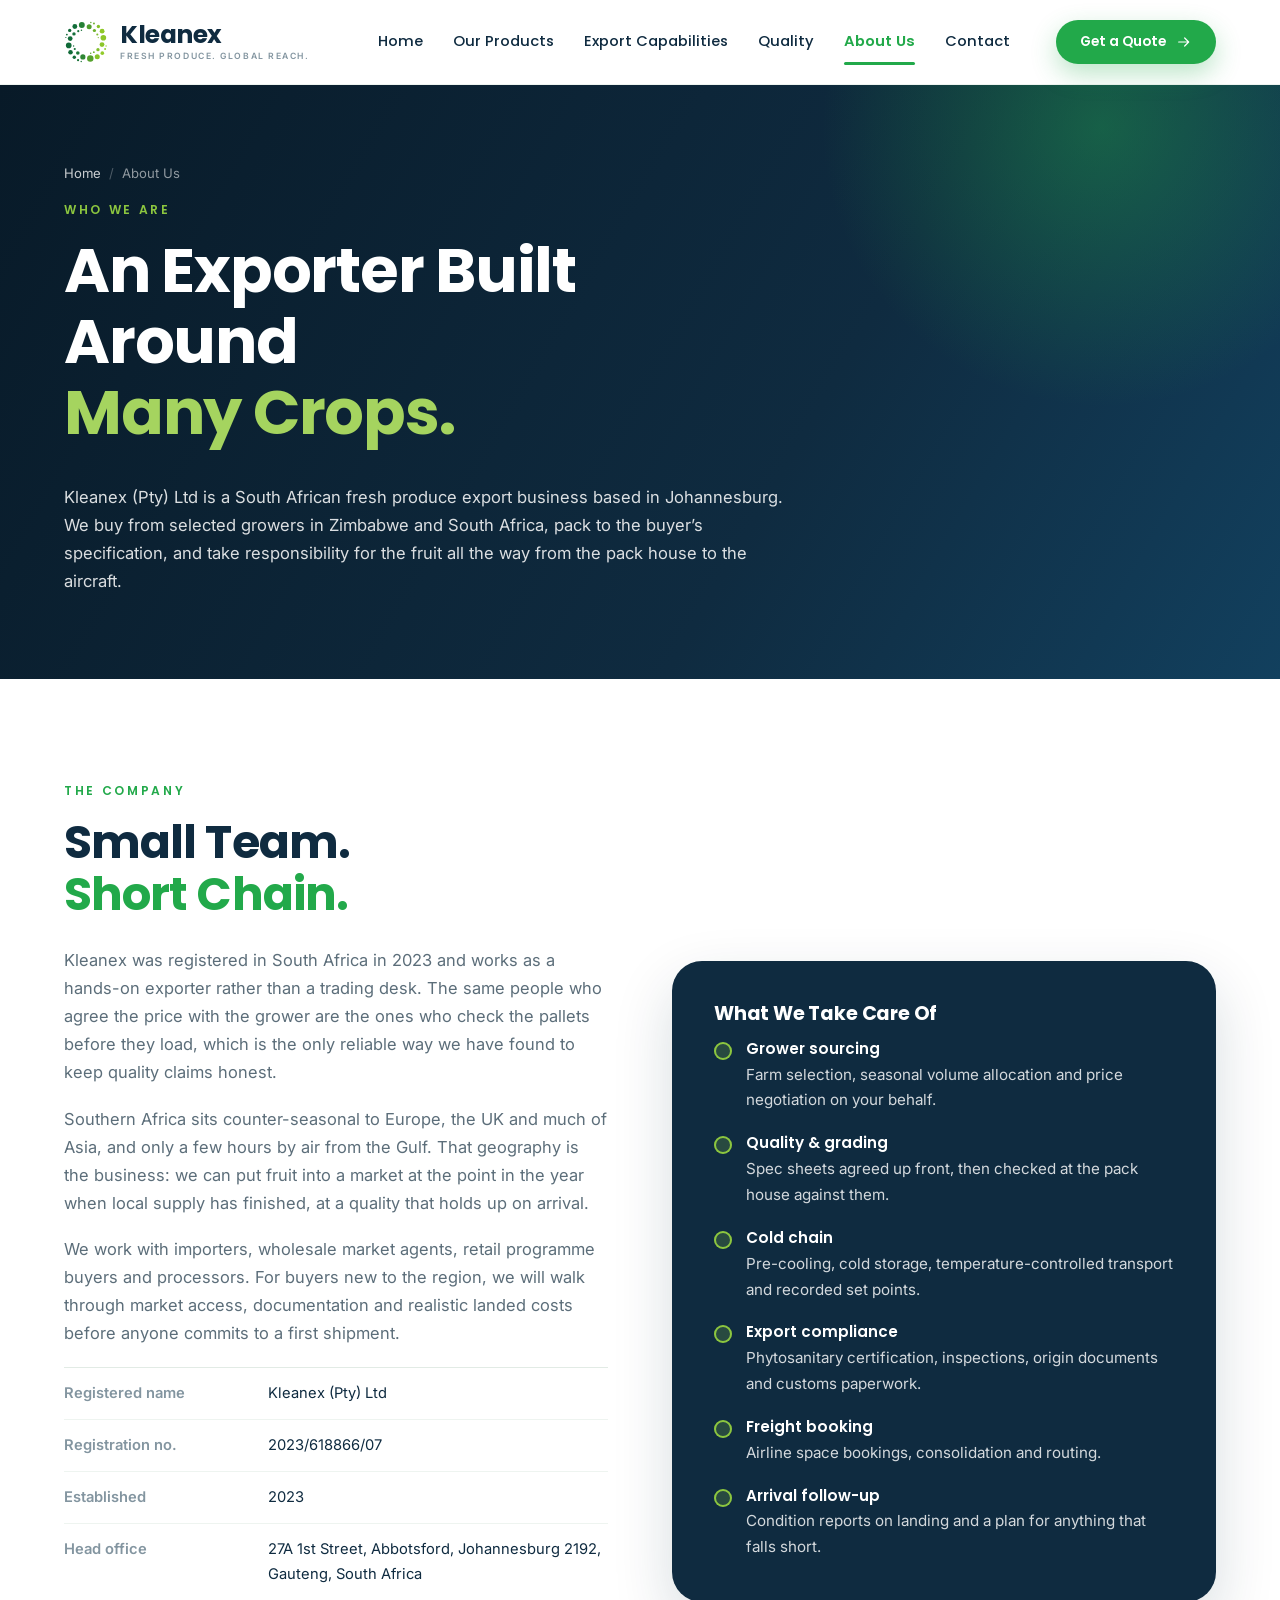
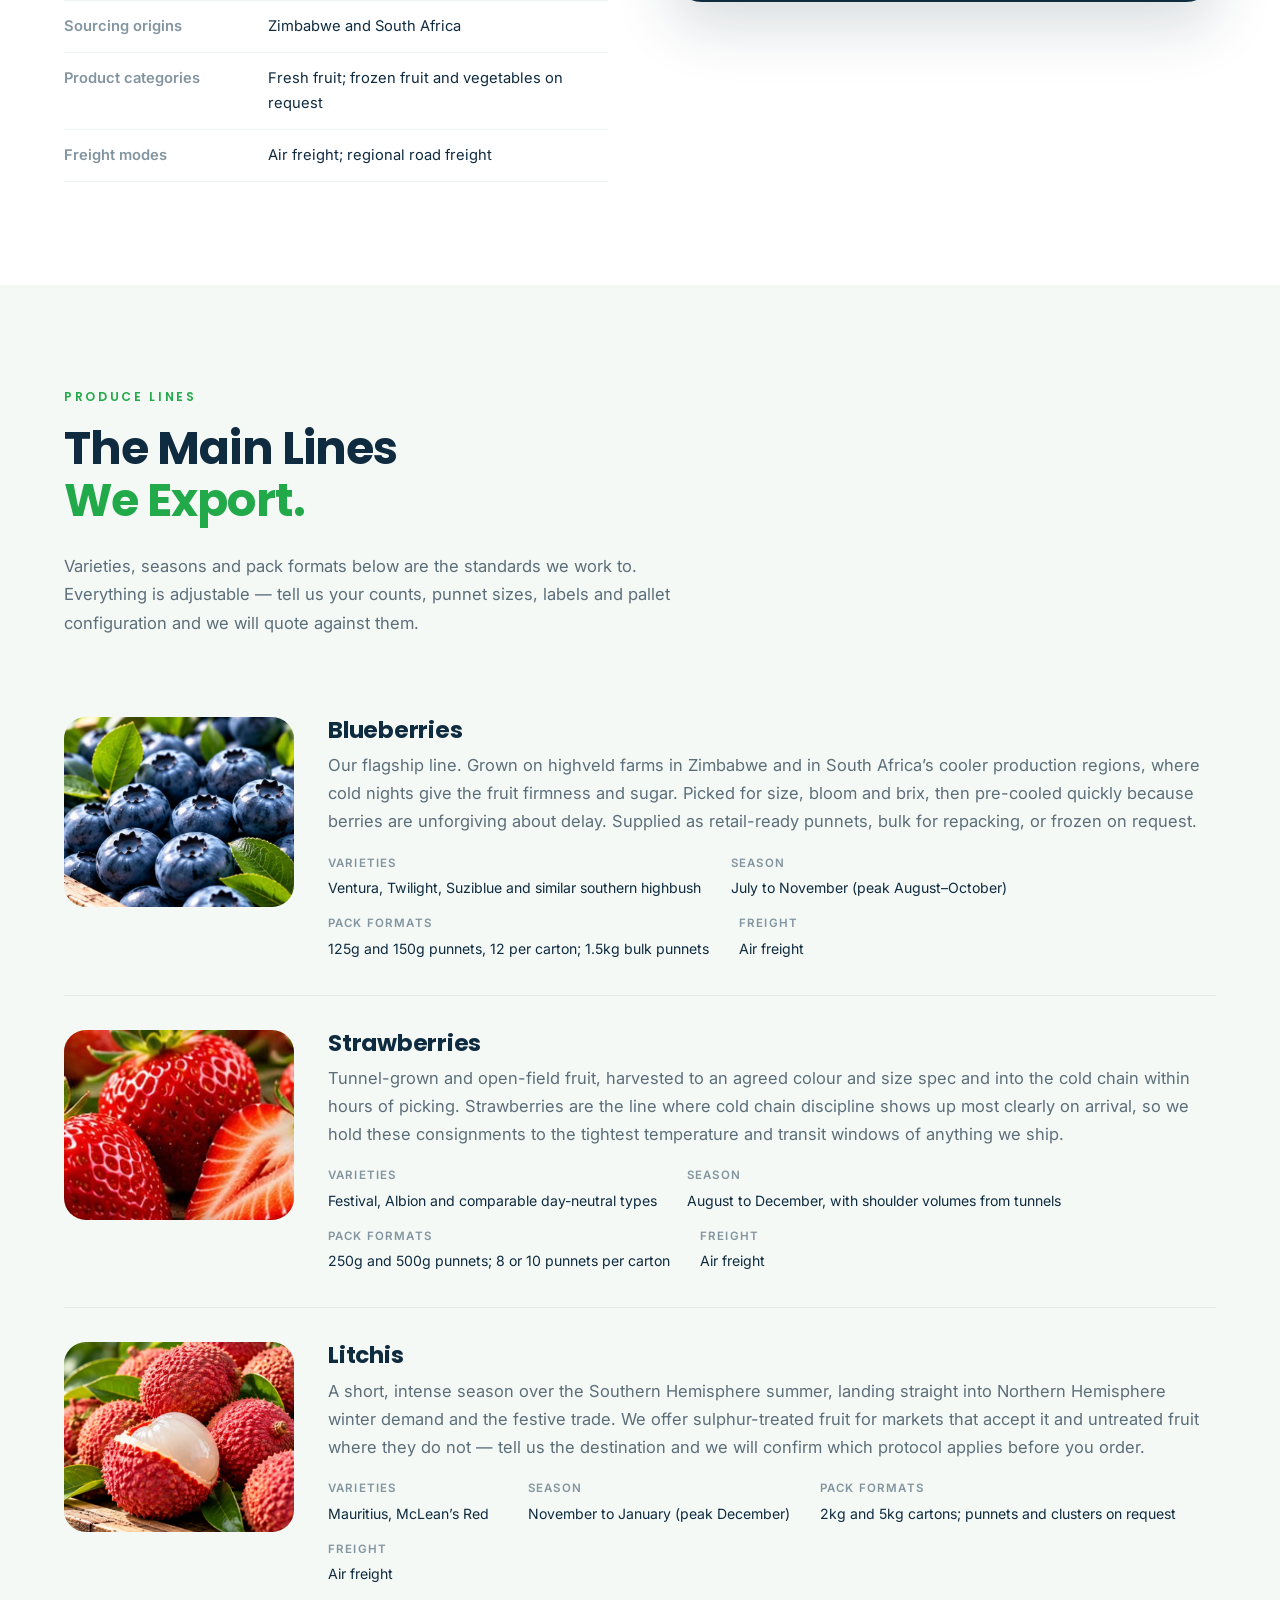
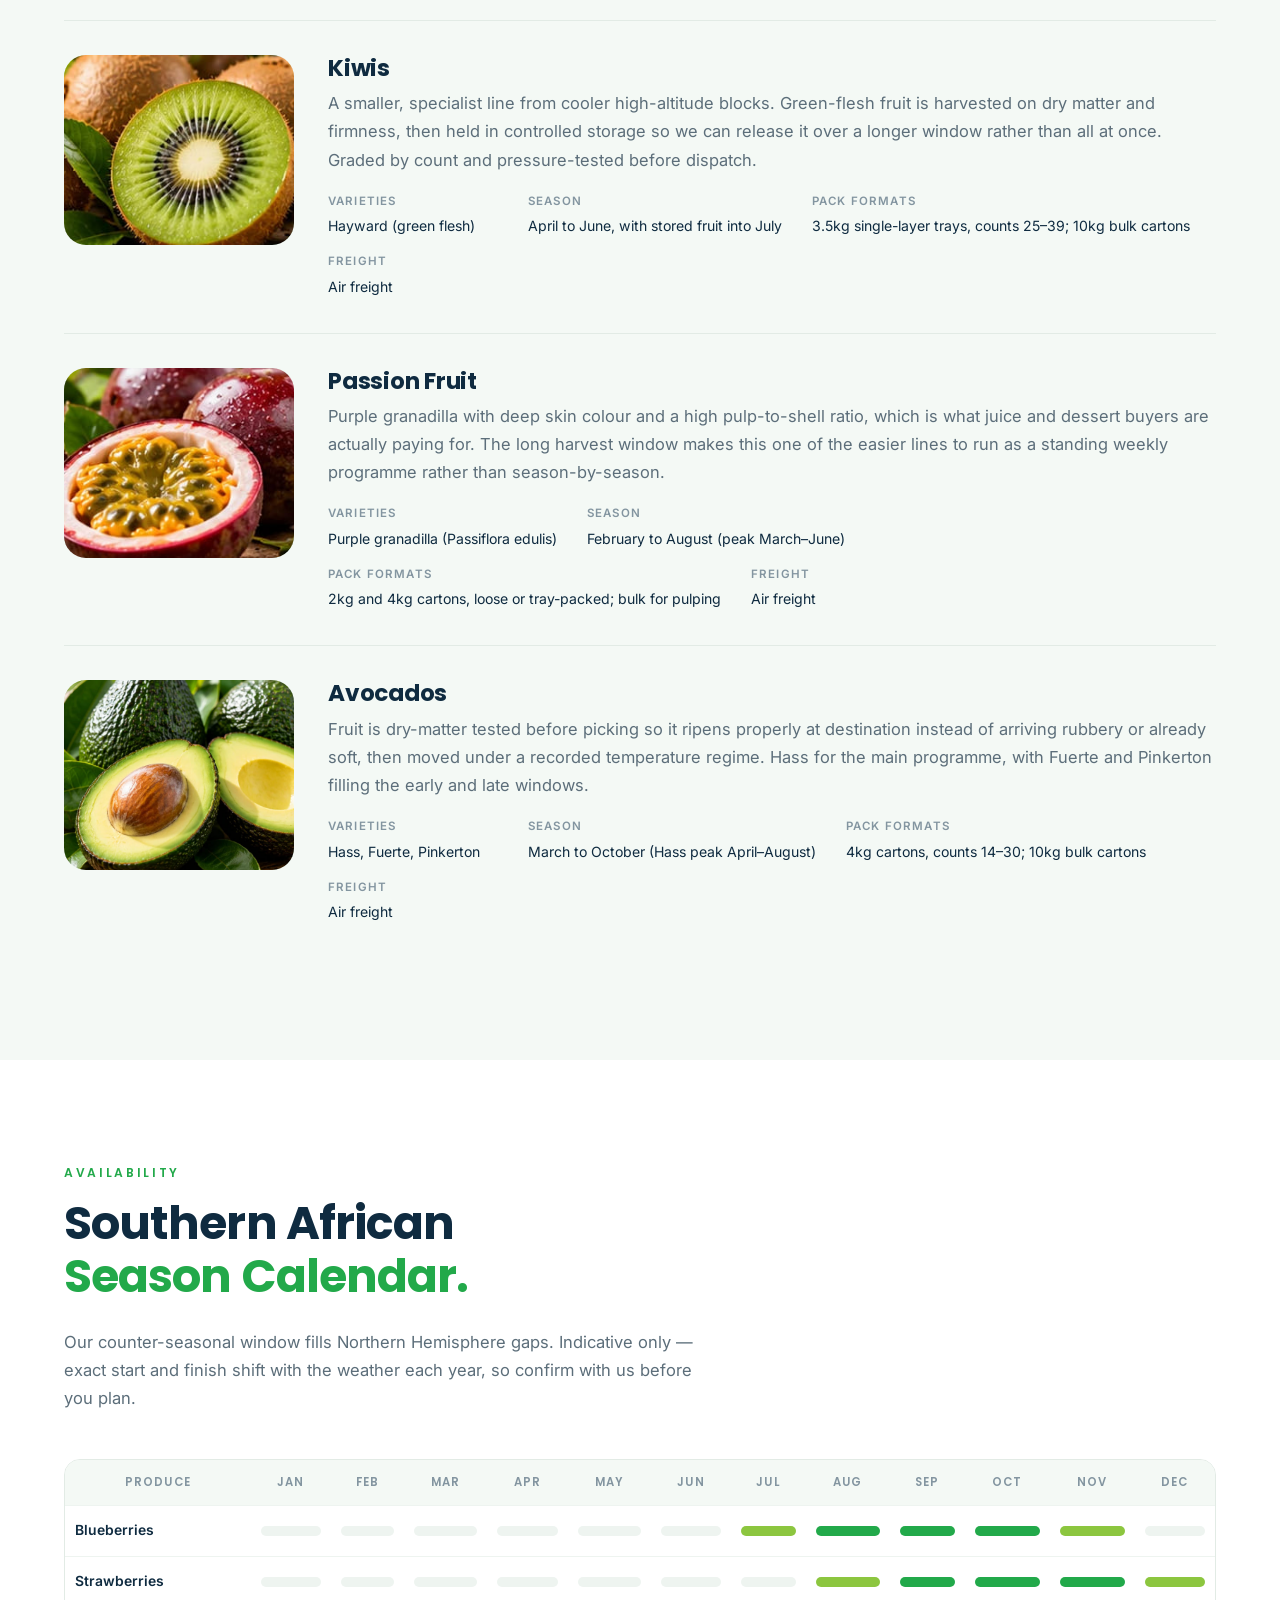
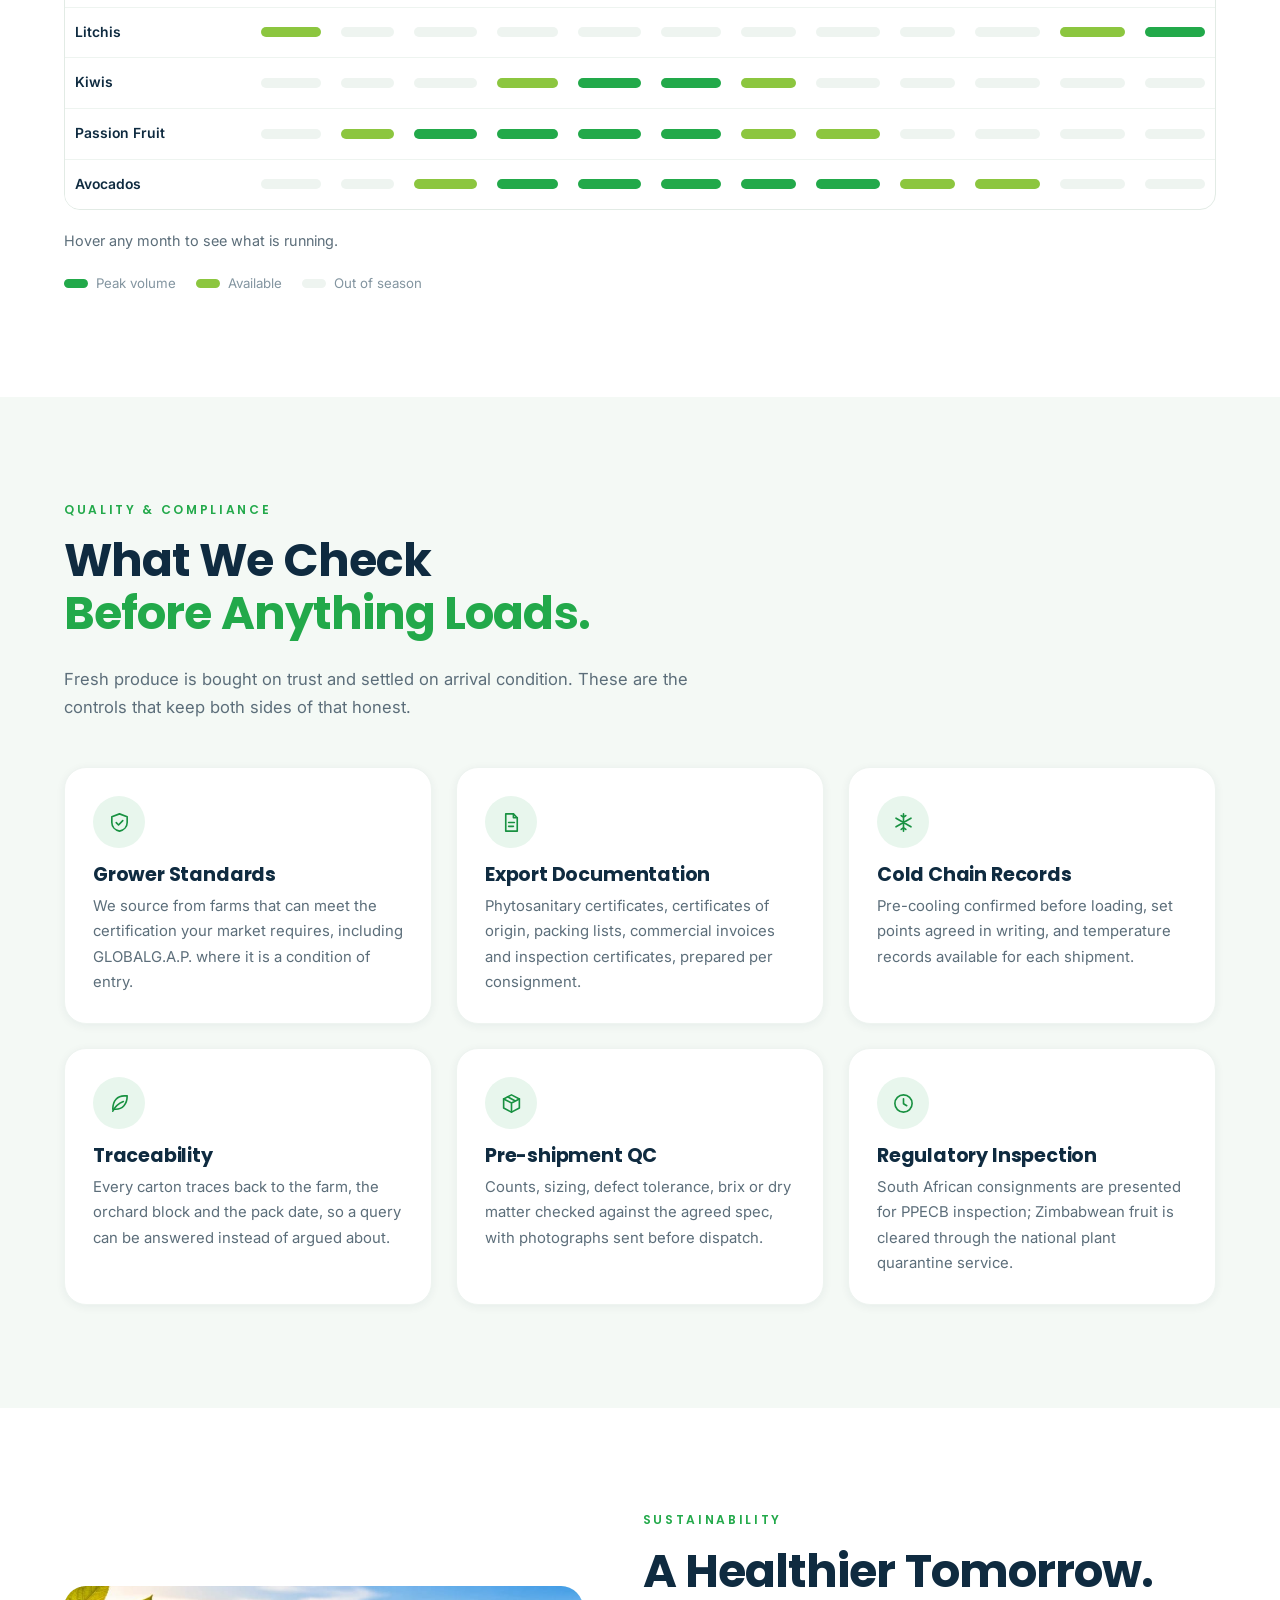
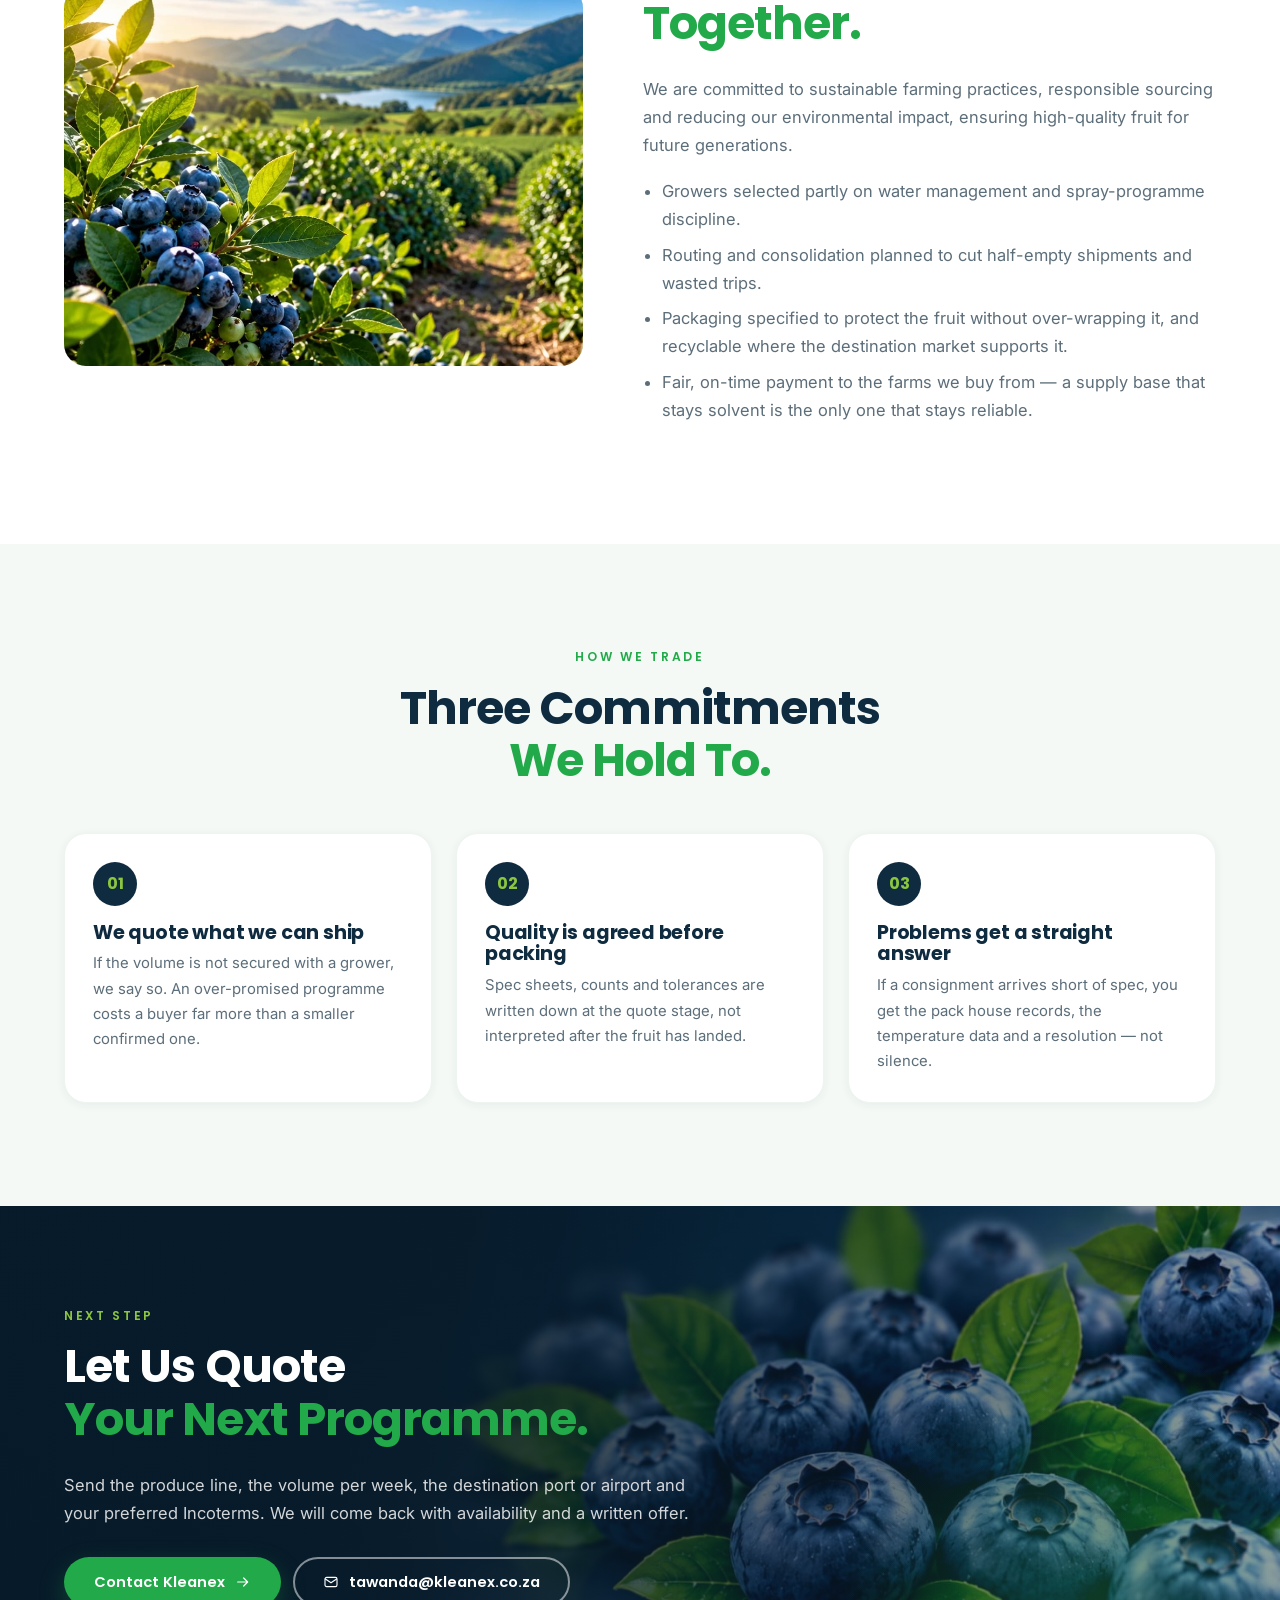
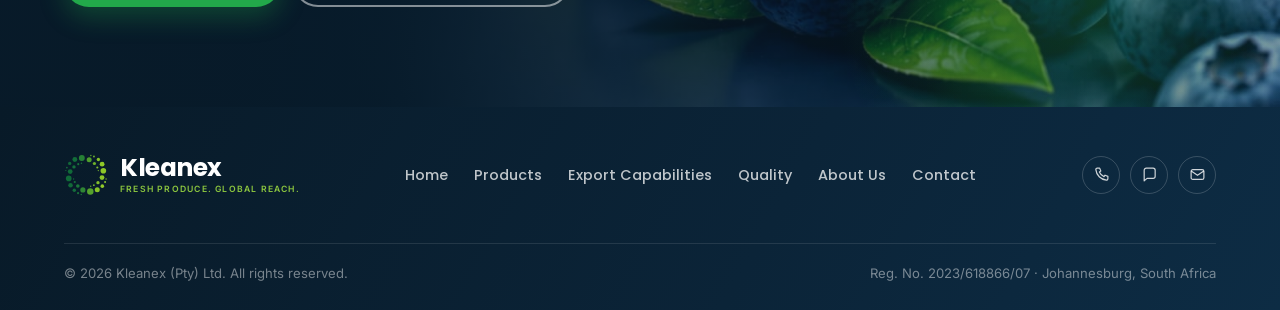
==== about.html @ b2055095 "World map behind Export Capabilities, interactive season bars - The Export Capabilities band now sit" ====
<!DOCTYPE html>
<html lang="en">
<head>
<meta charset="UTF-8" />
<meta name="viewport" content="width=device-width, initial-scale=1.0" />
<title>About Us | Kleanex &mdash; Fresh Produce Exporter, Zimbabwe &amp; South Africa</title>
<meta name="description" content="Kleanex (Pty) Ltd is a Johannesburg-based exporter of blueberries, strawberries, litchis, kiwis, passion fruit and avocados grown in Zimbabwe and South Africa. Varieties, seasons, pack formats and export compliance." />
<meta name="keywords" content="about Kleanex, fresh produce exporter South Africa, Zimbabwe fruit export company, blueberry varieties export, litchi pack formats, avocado counts export, phytosanitary PPECB" />
<link rel="canonical" href="https://www.kleanex.co.za/about.html" />
<meta name="robots" content="index, follow" />
<meta property="og:type" content="website" />
<meta property="og:site_name" content="Kleanex" />
<meta property="og:title" content="About Kleanex | Fresh Produce. Global Reach." />
<meta property="og:description" content="Who we are and the produce lines we export from Zimbabwe and South Africa." />
<meta property="og:url" content="https://www.kleanex.co.za/about.html" />
<meta name="theme-color" content="#22a94a" />
<link rel="preconnect" href="https://fonts.googleapis.com" />
<link rel="preconnect" href="https://fonts.gstatic.com" crossorigin />
<link href="https://fonts.googleapis.com/css2?family=Poppins:wght@400;500;600;700&family=Inter:wght@400;500;600&display=swap" rel="stylesheet" />
<link rel="stylesheet" href="css/styles.css" />
<link rel="icon" href="assets/favicon.svg" type="image/svg+xml" />
</head>
<body>
<a class="skip" href="#main">Skip to content</a>

<!-- ============================ shared sprite ============================ -->
<svg aria-hidden="true" focusable="false" style="position:absolute;width:0;height:0;overflow:hidden">
  <symbol id="logo-mark" viewBox="-3 -3 106 106">
    <circle cx="61.68" cy="3.17" r="1.74" fill="#5ea732" />
    <circle cx="69.17" cy="5.4" r="2.3" fill="#6db02d" />
    <circle cx="39.94" cy="8.95" r="7.11" fill="#268035" />
    <circle cx="23.13" cy="12.68" r="5.85" fill="#126d39" />
    <circle cx="79.79" cy="12.7" r="4" fill="#85c129" />
    <circle cx="57.64" cy="13.13" r="6.03" fill="#509d2d" />
    <circle cx="39.06" cy="21.53" r="1.81" fill="#1b7239" />
    <circle cx="10.73" cy="22.09" r="4.06" fill="#116838" />
    <circle cx="70.26" cy="22.33" r="3.87" fill="#6db12b" />
    <circle cx="88.81" cy="23.86" r="5.78" fill="#8fc828" />
    <circle cx="31.34" cy="23.87" r="2.6" fill="#19723c" />
    <circle cx="21.03" cy="30.47" r="4.08" fill="#14703b" />
    <circle cx="77.25" cy="31.83" r="2.57" fill="#80be2c" />
    <circle cx="3.89" cy="32.15" r="2.19" fill="#156b3a" />
    <circle cx="1.48" cy="39.15" r="1.48" fill="#17683b" />
    <circle cx="79.55" cy="39.2" r="1.53" fill="#80bf32" />
    <circle cx="91.82" cy="39.83" r="6.81" fill="#8dc628" />
    <circle cx="11.88" cy="41.65" r="5.78" fill="#106a38" />
    <circle cx="88.6" cy="56.31" r="5.82" fill="#8cc629" />
    <circle cx="8.41" cy="58.25" r="6.79" fill="#106a38" />
    <circle cx="98.4" cy="59.55" r="1.6" fill="#93cb32" />
    <circle cx="20.18" cy="59.69" r="1.65" fill="#156c3a" />
    <circle cx="95.98" cy="66.87" r="2.34" fill="#92cc2e" />
    <circle cx="22.9" cy="67.01" r="2.54" fill="#17703a" />
    <circle cx="78.84" cy="68.48" r="4" fill="#81bf2a" />
    <circle cx="68.9" cy="74.58" r="2.22" fill="#71b430" />
    <circle cx="12.73" cy="74.67" r="5.46" fill="#116a38" />
    <circle cx="30.3" cy="76.58" r="4.32" fill="#1b7739" />
    <circle cx="61.33" cy="76.88" r="1.78" fill="#5da633" />
    <circle cx="89.33" cy="76.91" r="4.36" fill="#92cb2a" />
    <circle cx="77.11" cy="85.51" r="6.02" fill="#87c328" />
    <circle cx="42.43" cy="85.95" r="6.24" fill="#2f8634" />
    <circle cx="21.83" cy="86.69" r="4.09" fill="#136c3a" />
    <circle cx="60.32" cy="89.58" r="7.77" fill="#56a22d" />
    <circle cx="30.85" cy="93.85" r="2.61" fill="#187138" />
    <circle cx="38.49" cy="96.82" r="1.75" fill="#1f773a" />
  </symbol>

  <symbol id="f-blueberry" viewBox="0 0 64 64">
    <circle cx="20" cy="42" r="13" fill="#3d5296" /><circle cx="45" cy="44" r="11" fill="#33457f" />
    <circle cx="33" cy="26" r="15" fill="#4f64ae" /><circle cx="27" cy="19" r="3.4" fill="#93a3dd" opacity=".55" />
    <g stroke="#26336b" stroke-width="2.4" stroke-linecap="round">
      <path d="M33 26v-6M33 26l5.7-1.9M33 26l3.5 4.8M33 26l-3.5 4.8M33 26l-5.7-1.9" />
    </g>
    <circle cx="33" cy="26" r="2.8" fill="#26336b" />
  </symbol>
  <symbol id="f-strawberry" viewBox="0 0 64 64">
    <path d="M32 57C19 50 13 39 13 30c0-6 8-10 19-10s19 4 19 10c0 9-6 20-19 27z" fill="#d9304a" />
    <path d="M32 57c-6-3.5-10.5-8-13.5-12.8 3.5 1.6 8 2.4 13.5 2.4s10-.8 13.5-2.4C42.5 49 38 53.5 32 57z" fill="#b61f38" />
    <g fill="#ffd978">
      <ellipse cx="24" cy="30" rx="1.7" ry="2.4" /><ellipse cx="32" cy="27" rx="1.7" ry="2.4" />
      <ellipse cx="40" cy="30" rx="1.7" ry="2.4" /><ellipse cx="28" cy="38" rx="1.7" ry="2.4" />
      <ellipse cx="36" cy="38" rx="1.7" ry="2.4" /><ellipse cx="32" cy="46" rx="1.7" ry="2.4" />
    </g>
    <path d="M32 21c-6 0-10-2-13-5 4-1 8 0 11 2-1-3-1-6 2-9 3 3 3 6 2 9 3-2 7-3 11-2-3 3-7 5-13 5z" fill="#2f8f4f" />
    <path d="M32 19.5V8" stroke="#2f8f4f" stroke-width="2.6" stroke-linecap="round" />
  </symbol>
  <symbol id="f-litchi" viewBox="0 0 64 64">
    <circle cx="32" cy="37" r="20" fill="#c23a2f" />
    <g fill="#a92c23" opacity=".85">
      <circle cx="22" cy="28" r="3.1" /><circle cx="32" cy="24" r="3.1" /><circle cx="42" cy="29" r="3.1" />
      <circle cx="46" cy="39" r="3.1" /><circle cx="40" cy="48" r="3.1" /><circle cx="30" cy="52" r="3.1" />
      <circle cx="20" cy="46" r="3.1" /><circle cx="17" cy="36" r="3.1" /><circle cx="31" cy="38" r="3.1" />
      <circle cx="39" cy="34" r="3.1" /><circle cx="25" cy="38" r="3.1" /><circle cx="34" cy="45" r="3.1" />
    </g>
    <circle cx="25" cy="30" r="3.6" fill="#e0695c" opacity=".55" />
    <path d="M32 18V9" stroke="#6b4a1f" stroke-width="2.6" stroke-linecap="round" />
    <path d="M33 11c4-4 9-4 12-3-1 4-4 7-9 7-2 0-3-2-3-4z" fill="#3f8a4b" />
  </symbol>
  <symbol id="f-kiwi" viewBox="0 0 64 64">
    <circle cx="32" cy="32" r="24" fill="#8a6b45" /><circle cx="32" cy="32" r="21" fill="#9bbf46" />
    <circle cx="32" cy="32" r="19" fill="#a8cc52" />
    <g fill="#2f3b16">
      <ellipse cx="32" cy="19" rx="1.5" ry="2.2" /><ellipse cx="41" cy="23" rx="1.5" ry="2.2" transform="rotate(35 41 23)" />
      <ellipse cx="45" cy="32" rx="2.2" ry="1.5" /><ellipse cx="41" cy="41" rx="1.5" ry="2.2" transform="rotate(-35 41 41)" />
      <ellipse cx="32" cy="45" rx="1.5" ry="2.2" /><ellipse cx="23" cy="41" rx="1.5" ry="2.2" transform="rotate(35 23 41)" />
      <ellipse cx="19" cy="32" rx="2.2" ry="1.5" /><ellipse cx="23" cy="23" rx="1.5" ry="2.2" transform="rotate(-35 23 23)" />
    </g>
    <circle cx="32" cy="32" r="7" fill="#f3f6e4" />
  </symbol>
  <symbol id="f-passion" viewBox="0 0 64 64">
    <circle cx="32" cy="32" r="24" fill="#5b3360" /><circle cx="32" cy="32" r="20" fill="#f4e7cd" />
    <circle cx="32" cy="32" r="16" fill="#e3a02a" />
    <g fill="#3d2a10">
      <ellipse cx="32" cy="24" rx="2" ry="2.8" /><ellipse cx="39" cy="28" rx="2" ry="2.8" />
      <ellipse cx="40" cy="36" rx="2" ry="2.8" /><ellipse cx="33" cy="40" rx="2" ry="2.8" />
      <ellipse cx="25" cy="37" rx="2" ry="2.8" /><ellipse cx="24" cy="28" rx="2" ry="2.8" />
      <ellipse cx="32" cy="32" rx="2" ry="2.8" />
    </g>
    <circle cx="24" cy="22" r="3.4" fill="#f6d98f" opacity=".5" />
  </symbol>
  <symbol id="f-avocado" viewBox="0 0 64 64">
    <path d="M32 7c9 0 15 8 15 18 0 13-7 32-15 32S17 38 17 25C17 15 23 7 32 7z" fill="#3f6b2b" />
    <path d="M32 12c6.5 0 10.5 6 10.5 13.5 0 11-5 26.5-10.5 26.5S21.5 36.5 21.5 25.5C21.5 18 25.5 12 32 12z" fill="#dfe9a0" />
    <ellipse cx="32" cy="36" rx="8.5" ry="9.5" fill="#8a5a2b" />
    <ellipse cx="29.5" cy="32.5" rx="2.6" ry="3" fill="#a9733c" opacity=".7" />
  </symbol>

  <symbol id="i-award" viewBox="0 0 24 24" fill="none" stroke="currentColor" stroke-width="1.7" stroke-linecap="round" stroke-linejoin="round"><circle cx="12" cy="9" r="6" /><path d="M8.5 14.3 7 21.2l5-2.7 5 2.7-1.5-6.9" /></symbol>
  <symbol id="i-globe" viewBox="0 0 24 24" fill="none" stroke="currentColor" stroke-width="1.7" stroke-linecap="round" stroke-linejoin="round"><circle cx="12" cy="12" r="9" /><path d="M3 12h18M12 3c3 3.4 3 14.6 0 18M12 3c-3 3.4-3 14.6 0 18" /></symbol>
  <symbol id="i-plane" viewBox="0 0 24 24" fill="none" stroke="currentColor" stroke-width="1.7" stroke-linecap="round" stroke-linejoin="round"><path d="M21.5 15.5 2.5 9.8l2.2-2.2 5.8 1.4 4.6-4.6a2 2 0 0 1 2.9 2.9l-4.6 4.6 1.4 5.8z" /><path d="M8.5 18.5 7 21l-1.5-2.5L3 17l2.5-1.5" /></symbol>
  <symbol id="i-ship" viewBox="0 0 24 24" fill="none" stroke="currentColor" stroke-width="1.7" stroke-linecap="round" stroke-linejoin="round"><path d="M3.5 13.5 5 8.5h14l1.5 5" /><path d="M12 8.5V4.5M8.5 4.5h7" /><path d="M2.5 16.5c1.7 0 1.7 1.5 3.4 1.5s1.7-1.5 3.4-1.5 1.7 1.5 3.4 1.5 1.7-1.5 3.4-1.5 1.7 1.5 3.4 1.5" /></symbol>
  <symbol id="i-package" viewBox="0 0 24 24" fill="none" stroke="currentColor" stroke-width="1.7" stroke-linecap="round" stroke-linejoin="round"><path d="M12 3 3.8 7.2v9.6L12 21l8.2-4.2V7.2z" /><path d="M3.8 7.2 12 11.4l8.2-4.2M12 11.4V21M7.9 5 16 9.3" /></symbol>
  <symbol id="i-shield" viewBox="0 0 24 24" fill="none" stroke="currentColor" stroke-width="1.7" stroke-linecap="round" stroke-linejoin="round"><path d="M12 3l8 3v6c0 4.4-3.3 8-8 9-4.7-1-8-4.6-8-9V6z" /><path d="m8.6 12.2 2.4 2.4 4.4-4.6" /></symbol>
  <symbol id="i-leaf" viewBox="0 0 24 24" fill="none" stroke="currentColor" stroke-width="1.7" stroke-linecap="round" stroke-linejoin="round"><path d="M20 4c0 9-5 14-12 14H5c0-9 5-14 12-14z" /><path d="M5 20c2.5-5 6-8 11-10" /></symbol>
  <symbol id="i-clipboard" viewBox="0 0 24 24" fill="none" stroke="currentColor" stroke-width="1.7" stroke-linecap="round" stroke-linejoin="round"><path d="M9 4.5H7a2 2 0 0 0-2 2V19a2 2 0 0 0 2 2h10a2 2 0 0 0 2-2V6.5a2 2 0 0 0-2-2h-2" /><rect x="9" y="2.5" width="6" height="4" rx="1.3" /><path d="m8.8 13.2 2.2 2.2 4.2-4.4" /></symbol>
  <symbol id="i-snow" viewBox="0 0 24 24" fill="none" stroke="currentColor" stroke-width="1.7" stroke-linecap="round" stroke-linejoin="round"><path d="M12 3v18M4.2 7.5l15.6 9M19.8 7.5l-15.6 9M12 6.6 9.6 4.8M12 6.6l2.4-1.8M12 17.4l-2.4 1.8M12 17.4l2.4 1.8" /></symbol>
  <symbol id="i-doc" viewBox="0 0 24 24" fill="none" stroke="currentColor" stroke-width="1.7" stroke-linecap="round" stroke-linejoin="round"><path d="M6 3h8l4 4v14H6z" /><path d="M14 3v4h4M9 12h6M9 16h5" /></symbol>
  <symbol id="i-clock" viewBox="0 0 24 24" fill="none" stroke="currentColor" stroke-width="1.7" stroke-linecap="round" stroke-linejoin="round"><circle cx="12" cy="12" r="9" /><path d="M12 7v5.3l3.4 2" /></symbol>
  <symbol id="i-phone" viewBox="0 0 24 24" fill="none" stroke="currentColor" stroke-width="1.7" stroke-linecap="round" stroke-linejoin="round"><path d="M6.4 3h3L11 7l-2 1.5a12.3 12.3 0 0 0 6.5 6.5L17 13l4 1.6V18a2 2 0 0 1-2.2 2A16.6 16.6 0 0 1 4 5.2 2 2 0 0 1 6.4 3z" /></symbol>
  <symbol id="i-mail" viewBox="0 0 24 24" fill="none" stroke="currentColor" stroke-width="1.7" stroke-linecap="round" stroke-linejoin="round"><rect x="3" y="5" width="18" height="14" rx="2.5" /><path d="M3.6 7.5 12 13.2l8.4-5.7" /></symbol>
  <symbol id="i-chat" viewBox="0 0 24 24" fill="none" stroke="currentColor" stroke-width="1.7" stroke-linecap="round" stroke-linejoin="round"><path d="M20 14.5a3 3 0 0 1-3 3H8.5L4.5 21V6a3 3 0 0 1 3-3h9.5a3 3 0 0 1 3 3z" /></symbol>
  <symbol id="i-arrow" viewBox="0 0 24 24" fill="none" stroke="currentColor" stroke-width="1.8" stroke-linecap="round" stroke-linejoin="round"><path d="M4 12h15M13 6l6 6-6 6" /></symbol>
  <symbol id="i-menu" viewBox="0 0 24 24" fill="none" stroke="currentColor" stroke-width="1.8" stroke-linecap="round" stroke-linejoin="round"><path d="M4 7h16M4 12h16M4 17h16" /></symbol>
</svg>

<!-- ============================ header ============================ -->
<header class="site-header">
  <div class="wrap">
    <a class="brand" href="index.html" aria-label="Kleanex home">
      <svg class="brand-mark"><use href="#logo-mark" /></svg>
      <span class="brand-text">
        <span class="brand-name">Kleanex</span>
        <span class="brand-sub">Fresh Produce. Global Reach.</span>
      </span>
    </a>

    <button class="nav-toggle" type="button" aria-expanded="false" aria-controls="primary-nav" aria-label="Open menu">
      <svg><use href="#i-menu" /></svg>
    </button>

    <nav class="nav" id="primary-nav" aria-label="Primary">
      <a href="index.html">Home</a>
      <a href="index.html#products">Our Products</a>
      <a href="index.html#export">Export Capabilities</a>
      <a href="index.html#quality">Quality</a>
      <a href="about.html" aria-current="page">About Us</a>
      <a href="contact.html">Contact</a>
    </nav>

    <a class="btn btn--green btn--sm header-cta" href="contact.html">Get a Quote <svg><use href="#i-arrow" /></svg></a>
  </div>
</header>

<main id="main">

  <!-- ============================ page hero ============================ -->
  <section class="page-hero on-dark">
    <div class="wrap">
      <div class="inner">
        <p class="crumbs"><a href="index.html">Home</a><span>/</span>About Us</p>
        <span class="eyebrow eyebrow--light">Who We Are</span>
        <h1><span class="tt">An Exporter Built Around</span><span class="tt" style="color:#a5d45f">Many Crops.</span></h1>
        <p class="lede">
          Kleanex (Pty) Ltd is a South African fresh produce export
          business based in Johannesburg. We buy from selected growers in Zimbabwe and South
          Africa, pack to the buyer&rsquo;s specification, and take responsibility for the fruit all
          the way from the pack house to the aircraft.
        </p>
      </div>
    </div>
  </section>

  <!-- ============================ company ============================ -->
  <section class="section">
    <div class="wrap split">
      <div>
        <span class="eyebrow">The Company</span>
        <h2><span class="tt">Small Team.</span><span class="tt tt--green">Short Chain.</span></h2>
        <p>
          Kleanex was registered in South Africa in 2023 and works as a hands-on exporter
          rather than a trading desk. The same people who agree the price with the grower are
          the ones who check the pallets before they load, which is the only reliable way we
          have found to keep quality claims honest.
        </p>
        <p>
          Southern Africa sits counter-seasonal to Europe, the UK and much of Asia, and only a
          few hours by air from the Gulf. That geography is the business: we can put fruit into
          a market at the point in the year when local supply has finished, at a quality that
          holds up on arrival.
        </p>
        <p>
          We work with importers, wholesale market agents, retail programme buyers and
          processors. For buyers new to the region, we will walk through market access,
          documentation and realistic landed costs before anyone commits to a first shipment.
        </p>

        <dl class="spec">
          <div><dt>Registered name</dt><dd>Kleanex (Pty) Ltd</dd></div>
          <div><dt>Registration no.</dt><dd>2023/618866/07</dd></div>
          <div><dt>Established</dt><dd>2023</dd></div>
          <div><dt>Head office</dt><dd>27A 1st Street, Abbotsford, Johannesburg 2192, Gauteng, South Africa</dd></div>
          <div><dt>Sourcing origins</dt><dd>Zimbabwe and South Africa</dd></div>
          <div><dt>Product categories</dt><dd>Fresh fruit; frozen fruit and vegetables on request</dd></div>
          <div><dt>Freight modes</dt><dd>Air freight; regional road freight</dd></div>
        </dl>
      </div>

      <div class="panel">
        <h3>What We Take Care Of</h3>
        <ul>
          <li><b>Grower sourcing</b> Farm selection, seasonal volume allocation and price negotiation on your behalf.</li>
          <li><b>Quality &amp; grading</b> Spec sheets agreed up front, then checked at the pack house against them.</li>
          <li><b>Cold chain</b> Pre-cooling, cold storage, temperature-controlled transport and recorded set points.</li>
          <li><b>Export compliance</b> Phytosanitary certification, inspections, origin documents and customs paperwork.</li>
          <li><b>Freight booking</b> Airline space bookings, consolidation and routing.</li>
          <li><b>Arrival follow-up</b> Condition reports on landing and a plan for anything that falls short.</li>
        </ul>
      </div>
    </div>
  </section>

  <!-- ============================ produce lines ============================ -->
  <section class="section section--mist" id="produce-lines">
    <div class="wrap">
      <div class="section-head">
        <span class="eyebrow">Produce Lines</span>
        <h2><span class="tt">The Main Lines</span><span class="tt tt--green">We Export.</span></h2>
        <p class="lede">
          Varieties, seasons and pack formats below are the standards we work to. Everything is
          adjustable &mdash; tell us your counts, punnet sizes, labels and pallet configuration and we
          will quote against them.
        </p>
      </div>

      <article class="produce-detail" id="blueberries">
        <div class="ph">
          <svg><use href="#f-blueberry" /></svg>
          <img src="assets/img/blueberries.jpg" alt="Export-grade blueberries in punnets" loading="lazy" onload="this.style.opacity=1" onerror="this.remove()" />
        </div>
        <div>
          <h3>Blueberries</h3>
          <p>
            Our flagship line. Grown on highveld farms in Zimbabwe and in South Africa&rsquo;s cooler
            production regions, where cold nights give the fruit firmness and sugar. Picked for
            size, bloom and brix, then pre-cooled quickly because berries are unforgiving about
            delay. Supplied as retail-ready punnets, bulk for repacking, or frozen on request.
          </p>
          <dl class="kv">
            <div><dt>Varieties</dt><dd>Ventura, Twilight, Suziblue and similar southern highbush</dd></div>
            <div><dt>Season</dt><dd>July to November (peak August&ndash;October)</dd></div>
            <div><dt>Pack formats</dt><dd>125g and 150g punnets, 12 per carton; 1.5kg bulk punnets</dd></div>
            <div><dt>Freight</dt><dd>Air freight</dd></div>
          </dl>
        </div>
      </article>

      <article class="produce-detail" id="strawberries">
        <div class="ph">
          <svg><use href="#f-strawberry" /></svg>
          <img src="assets/img/strawberries.jpg" alt="Export-grade strawberries in punnets" loading="lazy" onload="this.style.opacity=1" onerror="this.remove()" />
        </div>
        <div>
          <h3>Strawberries</h3>
          <p>
            Tunnel-grown and open-field fruit, harvested to an agreed colour and size spec and
            into the cold chain within hours of picking. Strawberries are the line where cold
            chain discipline shows up most clearly on arrival, so we hold these consignments to
            the tightest temperature and transit windows of anything we ship.
          </p>
          <dl class="kv">
            <div><dt>Varieties</dt><dd>Festival, Albion and comparable day-neutral types</dd></div>
            <div><dt>Season</dt><dd>August to December, with shoulder volumes from tunnels</dd></div>
            <div><dt>Pack formats</dt><dd>250g and 500g punnets; 8 or 10 punnets per carton</dd></div>
            <div><dt>Freight</dt><dd>Air freight</dd></div>
          </dl>
        </div>
      </article>

      <article class="produce-detail" id="litchis">
        <div class="ph">
          <svg><use href="#f-litchi" /></svg>
          <img src="assets/img/litchis.jpg" alt="Export-grade litchis" loading="lazy" onload="this.style.opacity=1" onerror="this.remove()" />
        </div>
        <div>
          <h3>Litchis</h3>
          <p>
            A short, intense season over the Southern Hemisphere summer, landing straight into
            Northern Hemisphere winter demand and the festive trade. We offer sulphur-treated
            fruit for markets that accept it and untreated fruit where they do not &mdash; tell us the
            destination and we will confirm which protocol applies before you order.
          </p>
          <dl class="kv">
            <div><dt>Varieties</dt><dd>Mauritius, McLean&rsquo;s Red</dd></div>
            <div><dt>Season</dt><dd>November to January (peak December)</dd></div>
            <div><dt>Pack formats</dt><dd>2kg and 5kg cartons; punnets and clusters on request</dd></div>
            <div><dt>Freight</dt><dd>Air freight</dd></div>
          </dl>
        </div>
      </article>

      <article class="produce-detail" id="kiwis">
        <div class="ph">
          <svg><use href="#f-kiwi" /></svg>
          <img src="assets/img/kiwis.jpg" alt="Export-grade kiwi fruit" loading="lazy" onload="this.style.opacity=1" onerror="this.remove()" />
        </div>
        <div>
          <h3>Kiwis</h3>
          <p>
            A smaller, specialist line from cooler high-altitude blocks. Green-flesh fruit is
            harvested on dry matter and firmness, then held in controlled storage so we can
            release it over a longer window rather than all at once. Graded by count and
            pressure-tested before dispatch.
          </p>
          <dl class="kv">
            <div><dt>Varieties</dt><dd>Hayward (green flesh)</dd></div>
            <div><dt>Season</dt><dd>April to June, with stored fruit into July</dd></div>
            <div><dt>Pack formats</dt><dd>3.5kg single-layer trays, counts 25&ndash;39; 10kg bulk cartons</dd></div>
            <div><dt>Freight</dt><dd>Air freight</dd></div>
          </dl>
        </div>
      </article>

      <article class="produce-detail" id="passion-fruit">
        <div class="ph">
          <svg><use href="#f-passion" /></svg>
          <img src="assets/img/passion-fruit.jpg" alt="Export-grade purple passion fruit" loading="lazy" onload="this.style.opacity=1" onerror="this.remove()" />
        </div>
        <div>
          <h3>Passion Fruit</h3>
          <p>
            Purple granadilla with deep skin colour and a high pulp-to-shell ratio, which is
            what juice and dessert buyers are actually paying for. The long harvest window makes
            this one of the easier lines to run as a standing weekly programme rather than
            season-by-season.
          </p>
          <dl class="kv">
            <div><dt>Varieties</dt><dd>Purple granadilla (Passiflora edulis)</dd></div>
            <div><dt>Season</dt><dd>February to August (peak March&ndash;June)</dd></div>
            <div><dt>Pack formats</dt><dd>2kg and 4kg cartons, loose or tray-packed; bulk for pulping</dd></div>
            <div><dt>Freight</dt><dd>Air freight</dd></div>
          </dl>
        </div>
      </article>

      <article class="produce-detail" id="avocados">
        <div class="ph">
          <svg><use href="#f-avocado" /></svg>
          <img src="assets/img/avocados.jpg" alt="Export-grade Hass avocados" loading="lazy" onload="this.style.opacity=1" onerror="this.remove()" />
        </div>
        <div>
          <h3>Avocados</h3>
          <p>
            Fruit is dry-matter tested before picking so it
            ripens properly at destination instead of arriving rubbery or already soft, then
            moved under a recorded temperature regime. Hass for the main programme,
            with Fuerte and Pinkerton filling the early and late windows.
          </p>
          <dl class="kv">
            <div><dt>Varieties</dt><dd>Hass, Fuerte, Pinkerton</dd></div>
            <div><dt>Season</dt><dd>March to October (Hass peak April&ndash;August)</dd></div>
            <div><dt>Pack formats</dt><dd>4kg cartons, counts 14&ndash;30; 10kg bulk cartons</dd></div>
            <div><dt>Freight</dt><dd>Air freight</dd></div>
          </dl>
        </div>
      </article>
    </div>
  </section>

  <!-- ============================ season calendar ============================ -->
  <section class="section" id="seasons">
    <div class="wrap">
      <div class="section-head">
        <span class="eyebrow">Availability</span>
        <h2><span class="tt">Southern African</span><span class="tt tt--green">Season Calendar.</span></h2>
        <p class="lede">
          Our counter-seasonal window fills Northern Hemisphere gaps. Indicative only &mdash;
          exact start and finish shift with the weather each year, so confirm with us before you plan.
        </p>
      </div>

      <div class="table-scroll">
        <table class="season">
          <caption style="position:absolute;left:-9999px">Indicative export availability by month</caption>
          <thead>
            <tr>
              <th scope="col">Produce</th>
              <th scope="col">Jan</th><th scope="col">Feb</th><th scope="col">Mar</th>
              <th scope="col">Apr</th><th scope="col">May</th><th scope="col">Jun</th>
              <th scope="col">Jul</th><th scope="col">Aug</th><th scope="col">Sep</th>
              <th scope="col">Oct</th><th scope="col">Nov</th><th scope="col">Dec</th>
            </tr>
          </thead>
          <tbody>
            <tr>
              <th scope="row">Blueberries</th>
              <td data-fruit="Blueberries" data-month="January" data-state="Out of season"><span></span></td>
              <td data-fruit="Blueberries" data-month="February" data-state="Out of season"><span></span></td>
              <td data-fruit="Blueberries" data-month="March" data-state="Out of season"><span></span></td>
              <td data-fruit="Blueberries" data-month="April" data-state="Out of season"><span></span></td>
              <td data-fruit="Blueberries" data-month="May" data-state="Out of season"><span></span></td>
              <td data-fruit="Blueberries" data-month="June" data-state="Out of season"><span></span></td>
              <td class="on" data-fruit="Blueberries" data-month="July" data-state="Available"><span></span></td>
              <td class="peak" data-fruit="Blueberries" data-month="August" data-state="Peak volume"><span></span></td>
              <td class="peak" data-fruit="Blueberries" data-month="September" data-state="Peak volume"><span></span></td>
              <td class="peak" data-fruit="Blueberries" data-month="October" data-state="Peak volume"><span></span></td>
              <td class="on" data-fruit="Blueberries" data-month="November" data-state="Available"><span></span></td>
              <td data-fruit="Blueberries" data-month="December" data-state="Out of season"><span></span></td>
            </tr>
            <tr>
              <th scope="row">Strawberries</th>
              <td data-fruit="Strawberries" data-month="January" data-state="Out of season"><span></span></td>
              <td data-fruit="Strawberries" data-month="February" data-state="Out of season"><span></span></td>
              <td data-fruit="Strawberries" data-month="March" data-state="Out of season"><span></span></td>
              <td data-fruit="Strawberries" data-month="April" data-state="Out of season"><span></span></td>
              <td data-fruit="Strawberries" data-month="May" data-state="Out of season"><span></span></td>
              <td data-fruit="Strawberries" data-month="June" data-state="Out of season"><span></span></td>
              <td data-fruit="Strawberries" data-month="July" data-state="Out of season"><span></span></td>
              <td class="on" data-fruit="Strawberries" data-month="August" data-state="Available"><span></span></td>
              <td class="peak" data-fruit="Strawberries" data-month="September" data-state="Peak volume"><span></span></td>
              <td class="peak" data-fruit="Strawberries" data-month="October" data-state="Peak volume"><span></span></td>
              <td class="peak" data-fruit="Strawberries" data-month="November" data-state="Peak volume"><span></span></td>
              <td class="on" data-fruit="Strawberries" data-month="December" data-state="Available"><span></span></td>
            </tr>
            <tr>
              <th scope="row">Litchis</th>
              <td class="on" data-fruit="Litchis" data-month="January" data-state="Available"><span></span></td>
              <td data-fruit="Litchis" data-month="February" data-state="Out of season"><span></span></td>
              <td data-fruit="Litchis" data-month="March" data-state="Out of season"><span></span></td>
              <td data-fruit="Litchis" data-month="April" data-state="Out of season"><span></span></td>
              <td data-fruit="Litchis" data-month="May" data-state="Out of season"><span></span></td>
              <td data-fruit="Litchis" data-month="June" data-state="Out of season"><span></span></td>
              <td data-fruit="Litchis" data-month="July" data-state="Out of season"><span></span></td>
              <td data-fruit="Litchis" data-month="August" data-state="Out of season"><span></span></td>
              <td data-fruit="Litchis" data-month="September" data-state="Out of season"><span></span></td>
              <td data-fruit="Litchis" data-month="October" data-state="Out of season"><span></span></td>
              <td class="on" data-fruit="Litchis" data-month="November" data-state="Available"><span></span></td>
              <td class="peak" data-fruit="Litchis" data-month="December" data-state="Peak volume"><span></span></td>
            </tr>
            <tr>
              <th scope="row">Kiwis</th>
              <td data-fruit="Kiwis" data-month="January" data-state="Out of season"><span></span></td>
              <td data-fruit="Kiwis" data-month="February" data-state="Out of season"><span></span></td>
              <td data-fruit="Kiwis" data-month="March" data-state="Out of season"><span></span></td>
              <td class="on" data-fruit="Kiwis" data-month="April" data-state="Available"><span></span></td>
              <td class="peak" data-fruit="Kiwis" data-month="May" data-state="Peak volume"><span></span></td>
              <td class="peak" data-fruit="Kiwis" data-month="June" data-state="Peak volume"><span></span></td>
              <td class="on" data-fruit="Kiwis" data-month="July" data-state="Available"><span></span></td>
              <td data-fruit="Kiwis" data-month="August" data-state="Out of season"><span></span></td>
              <td data-fruit="Kiwis" data-month="September" data-state="Out of season"><span></span></td>
              <td data-fruit="Kiwis" data-month="October" data-state="Out of season"><span></span></td>
              <td data-fruit="Kiwis" data-month="November" data-state="Out of season"><span></span></td>
              <td data-fruit="Kiwis" data-month="December" data-state="Out of season"><span></span></td>
            </tr>
            <tr>
              <th scope="row">Passion Fruit</th>
              <td data-fruit="Passion Fruit" data-month="January" data-state="Out of season"><span></span></td>
              <td class="on" data-fruit="Passion Fruit" data-month="February" data-state="Available"><span></span></td>
              <td class="peak" data-fruit="Passion Fruit" data-month="March" data-state="Peak volume"><span></span></td>
              <td class="peak" data-fruit="Passion Fruit" data-month="April" data-state="Peak volume"><span></span></td>
              <td class="peak" data-fruit="Passion Fruit" data-month="May" data-state="Peak volume"><span></span></td>
              <td class="peak" data-fruit="Passion Fruit" data-month="June" data-state="Peak volume"><span></span></td>
              <td class="on" data-fruit="Passion Fruit" data-month="July" data-state="Available"><span></span></td>
              <td class="on" data-fruit="Passion Fruit" data-month="August" data-state="Available"><span></span></td>
              <td data-fruit="Passion Fruit" data-month="September" data-state="Out of season"><span></span></td>
              <td data-fruit="Passion Fruit" data-month="October" data-state="Out of season"><span></span></td>
              <td data-fruit="Passion Fruit" data-month="November" data-state="Out of season"><span></span></td>
              <td data-fruit="Passion Fruit" data-month="December" data-state="Out of season"><span></span></td>
            </tr>
            <tr>
              <th scope="row">Avocados</th>
              <td data-fruit="Avocados" data-month="January" data-state="Out of season"><span></span></td>
              <td data-fruit="Avocados" data-month="February" data-state="Out of season"><span></span></td>
              <td class="on" data-fruit="Avocados" data-month="March" data-state="Available"><span></span></td>
              <td class="peak" data-fruit="Avocados" data-month="April" data-state="Peak volume"><span></span></td>
              <td class="peak" data-fruit="Avocados" data-month="May" data-state="Peak volume"><span></span></td>
              <td class="peak" data-fruit="Avocados" data-month="June" data-state="Peak volume"><span></span></td>
              <td class="peak" data-fruit="Avocados" data-month="July" data-state="Peak volume"><span></span></td>
              <td class="peak" data-fruit="Avocados" data-month="August" data-state="Peak volume"><span></span></td>
              <td class="on" data-fruit="Avocados" data-month="September" data-state="Available"><span></span></td>
              <td class="on" data-fruit="Avocados" data-month="October" data-state="Available"><span></span></td>
              <td data-fruit="Avocados" data-month="November" data-state="Out of season"><span></span></td>
              <td data-fruit="Avocados" data-month="December" data-state="Out of season"><span></span></td>
            </tr>
          </tbody>
        </table>
      </div>
      <p class="season-readout" data-season-readout aria-live="polite">
        <span class="hint">Hover any month to see what is running.</span>
      </p>

      <p class="legend">
        <span><i style="background:#22a94a"></i> Peak volume</span>
        <span><i style="background:#8cc63f"></i> Available</span>
        <span><i style="background:#eef4f0"></i> Out of season</span>
      </p>
    </div>
  </section>

  <!-- ============================ compliance ============================ -->
  <section class="section section--mist">
    <div class="wrap">
      <div class="section-head">
        <span class="eyebrow">Quality &amp; Compliance</span>
        <h2><span class="tt">What We Check</span><span class="tt tt--green">Before Anything Loads.</span></h2>
        <p class="lede">
          Fresh produce is bought on trust and settled on arrival condition. These are the
          controls that keep both sides of that honest.
        </p>
      </div>

      <div class="grid grid--3">
        <div class="card">
          <span class="card-icon"><svg><use href="#i-shield" /></svg></span>
          <h3>Grower Standards</h3>
          <p>We source from farms that can meet the certification your market requires, including GLOBALG.A.P. where it is a condition of entry.</p>
        </div>
        <div class="card">
          <span class="card-icon"><svg><use href="#i-doc" /></svg></span>
          <h3>Export Documentation</h3>
          <p>Phytosanitary certificates, certificates of origin, packing lists, commercial invoices and inspection certificates, prepared per consignment.</p>
        </div>
        <div class="card">
          <span class="card-icon"><svg><use href="#i-snow" /></svg></span>
          <h3>Cold Chain Records</h3>
          <p>Pre-cooling confirmed before loading, set points agreed in writing, and temperature records available for each shipment.</p>
        </div>
        <div class="card">
          <span class="card-icon"><svg><use href="#i-leaf" /></svg></span>
          <h3>Traceability</h3>
          <p>Every carton traces back to the farm, the orchard block and the pack date, so a query can be answered instead of argued about.</p>
        </div>
        <div class="card">
          <span class="card-icon"><svg><use href="#i-package" /></svg></span>
          <h3>Pre-shipment QC</h3>
          <p>Counts, sizing, defect tolerance, brix or dry matter checked against the agreed spec, with photographs sent before dispatch.</p>
        </div>
        <div class="card">
          <span class="card-icon"><svg><use href="#i-clock" /></svg></span>
          <h3>Regulatory Inspection</h3>
          <p>South African consignments are presented for PPECB inspection; Zimbabwean fruit is cleared through the national plant quarantine service.</p>
        </div>
      </div>
    </div>
  </section>

  <!-- ============================ sustainability ============================ -->
  <section class="section" id="sustainability">
    <div class="wrap sustain-grid">
      <div class="ph ph--fade">
        <svg><use href="#i-leaf" /></svg>
        <img src="assets/img/sustainability-1.jpg" alt="Blueberry orchard above a valley at sunrise" data-fade onerror="this.remove()" />
        <img src="assets/img/sustainability-2.jpg" alt="Solar panels and rainwater storage at the pack house" data-fade onerror="this.remove()" />
      </div>
      <div>
        <span class="eyebrow">Sustainability</span>
        <h2><span class="tt">A Healthier Tomorrow.</span><span class="tt tt--green">Together.</span></h2>
        <p>
          We are committed to sustainable farming practices, responsible sourcing and reducing
          our environmental impact, ensuring high-quality fruit for future generations.
        </p>
        <ul style="margin-top:18px">
          <li>Growers selected partly on water management and spray-programme discipline.</li>
          <li>Routing and consolidation planned to cut half-empty shipments and wasted trips.</li>
          <li>Packaging specified to protect the fruit without over-wrapping it, and recyclable where the destination market supports it.</li>
          <li>Fair, on-time payment to the farms we buy from &mdash; a supply base that stays solvent is the only one that stays reliable.</li>
        </ul>
      </div>
    </div>
  </section>

  <!-- ============================ values ============================ -->
  <section class="section section--mist">
    <div class="wrap">
      <div class="section-head section-head--center">
        <span class="eyebrow">How We Trade</span>
        <h2><span class="tt">Three Commitments</span><span class="tt tt--green">We Hold To.</span></h2>
      </div>
      <div class="grid grid--3">
        <div class="card">
          <span class="card-num">01</span>
          <h3>We quote what we can ship</h3>
          <p>If the volume is not secured with a grower, we say so. An over-promised programme costs a buyer far more than a smaller confirmed one.</p>
        </div>
        <div class="card">
          <span class="card-num">02</span>
          <h3>Quality is agreed before packing</h3>
          <p>Spec sheets, counts and tolerances are written down at the quote stage, not interpreted after the fruit has landed.</p>
        </div>
        <div class="card">
          <span class="card-num">03</span>
          <h3>Problems get a straight answer</h3>
          <p>If a consignment arrives short of spec, you get the pack house records, the temperature data and a resolution &mdash; not silence.</p>
        </div>
      </div>
    </div>
  </section>

  <!-- ============================ cta ============================ -->
  <section class="cta">
    <div class="wrap">
      <div style="max-width:640px">
        <span class="eyebrow eyebrow--light">Next Step</span>
        <h2><span class="tt">Let Us Quote</span><span class="tt tt--green">Your Next Programme.</span></h2>
        <p>
          Send the produce line, the volume per week, the destination port or airport and your
          preferred Incoterms. We will come back with availability and a written offer.
        </p>
        <div class="hero-actions">
          <a class="btn btn--green" href="contact.html">Contact Kleanex <svg><use href="#i-arrow" /></svg></a>
          <a class="btn btn--ghost-light" href="mailto:tawanda@kleanex.co.za"><svg><use href="#i-mail" /></svg> tawanda@kleanex.co.za</a>
        </div>
      </div>
    </div>
  </section>

</main>

<!-- ============================ footer ============================ -->
<footer class="site-footer on-dark">
  <div class="wrap">
    <div class="footer-top">
      <a class="brand footer-brand" href="index.html" aria-label="Kleanex home">
        <svg class="brand-mark"><use href="#logo-mark" /></svg>
        <span class="brand-text">
          <span class="brand-name">Kleanex</span>
          <span class="brand-sub">Fresh Produce. Global Reach.</span>
        </span>
      </a>

      <nav class="footer-nav" aria-label="Footer">
        <a href="index.html">Home</a>
        <a href="index.html#products">Products</a>
        <a href="index.html#export">Export Capabilities</a>
        <a href="index.html#quality">Quality</a>
        <a href="about.html">About Us</a>
        <a href="contact.html">Contact</a>
      </nav>

      <div class="footer-contacts">
        <a href="tel:+27837273242" aria-label="Call Kleanex"><svg><use href="#i-phone" /></svg></a>
        <a href="https://wa.me/27837273242" aria-label="WhatsApp Kleanex" rel="noopener"><svg><use href="#i-chat" /></svg></a>
        <a href="mailto:tawanda@kleanex.co.za" aria-label="Email Kleanex"><svg><use href="#i-mail" /></svg></a>
      </div>
    </div>

    <div class="footer-bottom">
      <span>&copy; <span data-year>2026</span> Kleanex (Pty) Ltd. All rights reserved.</span>
      <span>Reg. No. 2023/618866/07 &middot; Johannesburg, South Africa</span>
    </div>
  </div>
</footer>

<script src="js/site.js" defer></script>
</body>
</html>
---- css/styles.css ----
/* ==========================================================================
   Kleanex — Fresh Produce. Global Reach.
   Kleanex (Pty) Ltd t/a Procitru. Single stylesheet, no build step.
   ========================================================================== */

:root {
  /* Brand */
  --green: #22a94a;
  --green-600: #189141;
  --green-700: #0f7a35;
  --green-050: #e8f6ed;
  --lime: #8cc63f;
  --lime-050: #f2f9e8;

  --navy: #0f2b40;
  --navy-800: #0c2335;
  --navy-900: #081a28;

  /* Neutrals */
  --slate: #5c6e7a;
  --slate-light: #8395a0;
  --line: #e2ebe5;
  --line-soft: #eef4f0;
  --mist: #f4f9f5;
  --white: #ffffff;

  /* Type */
  --display: "Poppins", "Segoe UI", -apple-system, BlinkMacSystemFont, Arial, sans-serif;
  --sans: "Inter", -apple-system, BlinkMacSystemFont, "Segoe UI", Roboto, Helvetica, Arial, sans-serif;

  /* Shape */
  --wrap: 1200px;
  --r-sm: 10px;
  --r-md: 16px;
  --r-lg: 22px;
  --r-xl: 30px;
  --shadow-sm: 0 2px 10px rgba(15, 43, 64, .06);
  --shadow-md: 0 8px 30px rgba(15, 43, 64, .1);
  --shadow-lg: 0 24px 60px rgba(15, 43, 64, .16);
  --shadow-green: 0 10px 26px rgba(34, 169, 74, .3);
}

/* --------------------------------------------------------- base */
*, *::before, *::after { box-sizing: border-box; }
html { -webkit-text-size-adjust: 100%; scroll-behavior: smooth; }

body {
  margin: 0;
  background: var(--white);
  color: var(--slate);
  font-family: var(--sans);
  font-size: 16.5px;
  line-height: 1.7;
  -webkit-font-smoothing: antialiased;
  text-rendering: optimizeLegibility;
  overflow-x: hidden;
}

img, svg { max-width: 100%; }

h1, h2, h3, h4 {
  font-family: var(--display);
  color: var(--navy);
  font-weight: 700;
  line-height: 1.14;
  letter-spacing: -.02em;
  margin: 0 0 .55em;
}
h1 { font-size: clamp(2.4rem, 5vw, 3.9rem); }
h2 { font-size: clamp(1.95rem, 3.6vw, 2.95rem); }
h3 { font-size: clamp(1.1rem, 1.5vw, 1.28rem); letter-spacing: -.01em; }
h4 { font-size: 1rem; font-weight: 600; letter-spacing: 0; }

/* two-tone headline: second line in brand green */
.tt { display: block; }
.tt--green { color: var(--green); }
.on-dark h1, .on-dark h2, .on-dark h3, .on-dark h4 { color: #fff; }

p { margin: 0 0 1.1em; }
p:last-child { margin-bottom: 0; }

a { color: var(--green-600); text-underline-offset: 3px; }
a:hover { color: var(--green); }

ul, ol { margin: 0 0 1.1em; padding-left: 1.2em; }
li { margin-bottom: .45em; }
strong { color: var(--navy); font-weight: 600; }

:focus-visible { outline: 3px solid var(--green); outline-offset: 3px; border-radius: 4px; }

.wrap { width: 100%; max-width: var(--wrap); margin: 0 auto; padding: 0 24px; }

.skip {
  position: absolute; left: -9999px; top: 0; z-index: 99;
  background: var(--green); color: #fff; padding: 12px 18px; border-radius: 0 0 var(--r-sm) 0;
}
.skip:focus { left: 0; color: #fff; }

.eyebrow {
  display: block; font-family: var(--display);
  font-size: .76rem; font-weight: 600; letter-spacing: .22em; text-transform: uppercase;
  color: var(--green); margin-bottom: 14px;
}
.eyebrow--light { color: var(--lime); }
.eyebrow--muted { color: var(--slate-light); }

.lede { font-size: clamp(1rem, 1.3vw, 1.1rem); }

.section { position: relative; padding: clamp(62px, 8vw, 110px) 0; }
.section--mist { background: var(--mist); }
.section-head { max-width: 640px; margin-bottom: 46px; }
.section-head--center { margin-left: auto; margin-right: auto; text-align: center; }
.section-head p { margin-bottom: 0; }

/* split head: title left, supporting copy + action right */
.head-split {
  display: grid; grid-template-columns: 1.1fr 1fr auto; gap: 28px 40px;
  align-items: end; margin-bottom: 46px;
}
.head-split h2 { margin-bottom: 0; }
.head-split p { margin-bottom: 0; font-size: .97rem; }

/* --------------------------------------------------------- buttons */
.btn {
  display: inline-flex; align-items: center; justify-content: center; gap: 10px;
  font-family: var(--display); font-size: .92rem; font-weight: 600; line-height: 1;
  padding: 15px 28px; border-radius: 999px; border: 2px solid transparent;
  text-decoration: none; cursor: pointer; white-space: nowrap;
  transition: transform .18s ease, background-color .18s ease, border-color .18s ease, box-shadow .18s ease, color .18s ease;
}
.btn:hover { transform: translateY(-2px); }
.btn svg { width: 16px; height: 16px; flex: none; }

.btn--green { background: var(--green); color: #fff; box-shadow: var(--shadow-green); }
.btn--green:hover { background: var(--green-600); color: #fff; }

.btn--navy { background: var(--navy); color: #fff; }
.btn--navy:hover { background: var(--navy-800); color: #fff; }

.btn--outline { border-color: var(--line); color: var(--navy); background: #fff; }
.btn--outline:hover { border-color: var(--green); color: var(--green-600); }

.btn--ghost-light { border-color: rgba(255, 255, 255, .5); color: #fff; background: transparent; }
.btn--ghost-light:hover { border-color: #fff; background: rgba(255, 255, 255, .12); color: #fff; }

.btn--white { background: #fff; color: var(--navy); }
.btn--white:hover { background: var(--mist); color: var(--navy); }

.btn--sm { padding: 12px 22px; font-size: .86rem; }
.btn--block { width: 100%; }

/* round arrow button (product cards) */
.round-arrow {
  display: inline-flex; align-items: center; justify-content: center;
  width: 38px; height: 38px; border-radius: 50%;
  border: 1.5px solid var(--green); color: var(--green); background: #fff;
  transition: background-color .18s ease, color .18s ease, transform .18s ease;
}
.round-arrow svg { width: 15px; height: 15px; }

/* --------------------------------------------------------- brand mark */
.brand { display: inline-flex; align-items: center; gap: 12px; text-decoration: none; }
.brand-mark { width: 44px; height: 44px; flex: none; }
.brand-text { display: flex; flex-direction: column; line-height: 1; }
.brand-name {
  font-family: var(--display); font-weight: 700; font-size: 1.55rem;
  letter-spacing: -.02em; color: var(--navy);
}
.brand-sub {
  font-size: .54rem; letter-spacing: .18em; text-transform: uppercase;
  color: var(--slate-light); font-weight: 600; margin-top: 4px;
}
.on-dark .brand-name { color: #fff; }
.on-dark .brand-sub { color: rgba(255, 255, 255, .6); }

/* --------------------------------------------------------- header */
.site-header {
  position: sticky; top: 0; z-index: 60;
  background: rgba(255, 255, 255, .94);
  backdrop-filter: saturate(170%) blur(10px);
  border-bottom: 1px solid var(--line-soft);
}
.site-header .wrap {
  display: flex; align-items: center; gap: 18px; min-height: 84px; position: relative;
}
.nav { display: flex; align-items: center; gap: 2px; margin-left: auto; }
.nav a {
  position: relative; text-decoration: none; color: var(--navy);
  font-family: var(--display); font-weight: 500; font-size: .92rem;
  padding: 10px 14px; border-radius: 8px;
}
.nav a:hover { color: var(--green); }
.nav a[aria-current="page"] { color: var(--green); font-weight: 600; }
.nav a[aria-current="page"]::after {
  content: ""; position: absolute; left: 14px; right: 14px; bottom: 0; height: 2.5px;
  background: var(--green); border-radius: 2px;
}
.header-cta { margin-left: 14px; }

.nav-toggle {
  display: none; align-items: center; justify-content: center; margin-left: auto;
  width: 46px; height: 46px; border: 1px solid var(--line); border-radius: var(--r-sm);
  background: #fff; cursor: pointer; color: var(--navy);
}
.nav-toggle svg { width: 20px; height: 20px; }

/* --------------------------------------------------------- image slots
   Photos drop in as background-image layers. Until a file exists at the
   given path the gradient underneath shows, so nothing ever looks broken. */
.ph {
  position: relative; overflow: hidden; border-radius: var(--r-lg);
  background-color: var(--green-050);
  background-size: cover; background-position: center; background-repeat: no-repeat;
}
.ph::after {
  content: ""; position: absolute; inset: 0; z-index: 1;
  background: radial-gradient(120% 90% at 20% 15%, rgba(140, 198, 63, .45), transparent 60%),
              radial-gradient(110% 80% at 85% 85%, rgba(34, 169, 74, .4), transparent 62%);
  mix-blend-mode: multiply; opacity: .55; pointer-events: none;
}
.ph > svg {
  position: absolute; inset: 0; z-index: 1; margin: auto;
  width: 44%; max-width: 160px; height: auto; opacity: .92;
}
/* A real photo, when one exists, fades in over the placeholder art. Until it
   loads it stays invisible, and if the file is missing the <img> removes
   itself, so a missing photo never shows alt text or a broken-image icon. */
.ph > img {
  position: absolute; inset: 0; z-index: 2; width: 100%; height: 100%;
  object-fit: cover; opacity: 0; transition: opacity .35s ease;
}

/* a slot that cycles through several photos: only the shown one is visible,
   and the longer transition makes the change a crossfade rather than a cut */
.ph--fade > img { transition: opacity 1.4s ease; }
.ph--fade > img.is-shown { opacity: 1; }

/* --------------------------------------------------------- hero */
.hero { position: relative; background: var(--navy-900); overflow: hidden; }
.hero-slide {
  position: absolute; inset: 0; opacity: 0; transition: opacity .9s ease;
  background-color: #0d2b1c;
  background-size: cover; background-position: center;
}
.hero-slide.is-active { opacity: 1; }
/* dark enough on the left for white type, clear enough on the right to show the fruit */
.hero-slide::after {
  content: ""; position: absolute; inset: 0;
  background:
    linear-gradient(to top, rgba(8, 26, 40, .72) 0%, rgba(8, 26, 40, .1) 34%, transparent 55%),
    linear-gradient(100deg, rgba(8, 26, 40, .9) 0%, rgba(8, 26, 40, .72) 32%, rgba(8, 26, 40, .28) 60%, rgba(8, 26, 40, .06) 100%);
}
.hero-art {
  position: absolute; inset: 0;
  background: radial-gradient(70% 90% at 78% 40%, rgba(34, 169, 74, .22), transparent 62%),
              radial-gradient(60% 70% at 95% 85%, rgba(140, 198, 63, .16), transparent 60%);
}
/* keeps .wrap's 24px side gutters — a shorthand with `0` here would wipe them out */
.hero-inner { position: relative; z-index: 3; padding: clamp(68px, 9vw, 124px) 24px clamp(34px, 4vw, 48px); }
.hero-copy-stack { display: grid; }
.hero-copy {
  grid-area: 1 / 1; max-width: 620px; color: rgba(255, 255, 255, .86);
  opacity: 0; visibility: hidden; transform: translateY(12px);
  transition: opacity .6s ease, transform .6s ease, visibility .6s;
}
.hero-copy.is-active { opacity: 1; visibility: visible; transform: none; }
.hero-copy h1 { color: #fff; margin-bottom: 20px; }
.hero-copy p { font-size: clamp(1rem, 1.35vw, 1.12rem); max-width: 48ch; }
.hero-actions { display: flex; flex-wrap: wrap; gap: 12px; margin-top: 30px; }

/* bubble motif */
.bubbles { position: absolute; pointer-events: none; z-index: 2; }
.bubbles--hero { top: -40px; right: -60px; width: min(640px, 70vw); opacity: .9; }
.bubbles--soft { opacity: .5; }

/* hero feature row */
.hero-features {
  position: relative; z-index: 3;
  display: grid; grid-template-columns: repeat(4, 1fr); gap: 18px;
  padding: 26px 0 clamp(40px, 5vw, 58px);
}
.hero-feature { display: flex; align-items: center; gap: 12px; color: rgba(255, 255, 255, .9); }
.hero-feature .ico {
  display: inline-flex; align-items: center; justify-content: center; flex: none;
  width: 44px; height: 44px; border-radius: 50%;
  border: 1.5px solid rgba(140, 198, 63, .55); color: var(--lime);
  background: rgba(255, 255, 255, .06);
}
.hero-feature .ico svg { width: 20px; height: 20px; }
.hero-feature span { font-family: var(--display); font-size: .85rem; font-weight: 500; line-height: 1.3; }

/* slider controls */
.hero-dots {
  position: relative; z-index: 4;
  display: flex; gap: 9px; justify-content: center; padding-bottom: 26px;
}
.hero-dots button {
  width: 9px; height: 9px; padding: 0; border-radius: 50%; cursor: pointer;
  border: 0; background: rgba(255, 255, 255, .38); transition: background-color .2s ease, width .2s ease;
}
.hero-dots button[aria-selected="true"] { background: var(--green); width: 26px; border-radius: 999px; }

.hero-arrow {
  position: absolute; top: 50%; transform: translateY(-50%); z-index: 4;
  width: 44px; height: 44px; border-radius: 50%; cursor: pointer;
  border: 1px solid rgba(255, 255, 255, .3); background: rgba(255, 255, 255, .1);
  color: #fff; display: flex; align-items: center; justify-content: center;
  transition: background-color .2s ease;
}
.hero-arrow:hover { background: rgba(255, 255, 255, .22); }
.hero-arrow svg { width: 18px; height: 18px; }
.hero-arrow--prev { left: 14px; }
.hero-arrow--next { right: 14px; }
.hero-arrow--next svg { transform: scaleX(-1); }

/* --------------------------------------------------------- product cards */
.products { display: grid; grid-template-columns: repeat(3, 1fr); gap: 24px; }
.product-card {
  display: flex; flex-direction: column;
  background: #fff; border: 1px solid var(--line-soft); border-radius: var(--r-lg);
  overflow: hidden; box-shadow: var(--shadow-sm); text-decoration: none;
  transition: transform .22s ease, box-shadow .22s ease, border-color .22s ease;
}
.product-card:hover { transform: translateY(-6px); box-shadow: var(--shadow-md); border-color: var(--green-050); }
.product-card .ph { border-radius: 0; height: 190px; }
.product-card .body { padding: 22px 22px 24px; display: flex; flex-direction: column; flex: 1; gap: 8px; }
.product-card h3 { margin: 0; }
.product-card p { font-size: .92rem; margin: 0; color: var(--slate); }
.product-card .foot {
  display: flex; align-items: center; justify-content: space-between; gap: 12px;
  margin-top: auto; padding-top: 16px;
}
.product-card .season {
  font-family: var(--display); font-size: .78rem; font-weight: 600;
  color: var(--green-700); background: var(--green-050);
  padding: 6px 13px; border-radius: 999px;
}
.product-card:hover .round-arrow { background: var(--green); color: #fff; transform: translateX(3px); }

/* --------------------------------------------------------- curved green band */
.band {
  position: relative; color: rgba(255, 255, 255, .88);
  background: linear-gradient(118deg, var(--green-700) 0%, var(--green-600) 42%, var(--green) 100%);
  isolation: isolate;
  padding: clamp(96px, 11vw, 150px) 0 clamp(110px, 13vw, 180px);
  overflow: hidden;
}
.band::before {
  content: ""; position: absolute; left: -10%; right: -10%; top: -16%; height: 26%; z-index: 2;
  background: #fff; border-radius: 0 0 50% 50% / 0 0 100% 100%;
}
.band::after {
  content: ""; position: absolute; left: -10%; right: -10%; bottom: -16%; height: 26%; z-index: 2;
  background: #fff; border-radius: 50% 50% 0 0 / 100% 100% 0 0;
}
.band .wrap { position: relative; z-index: 3; }

/* world-routes photo behind the band, drifting slowly so it is not a flat panel.
   Oversized and transform-animated, so the movement composites on the GPU. */
.band-bg {
  position: absolute; inset: -5%; z-index: 0;
  background: url("../assets/img/band-world.jpg") center / cover no-repeat;
  will-change: transform;
  animation: band-drift 38s ease-in-out infinite alternate;
}
/* darkest on the left, under the headline; lets the map and sunset through on the right */
.band-bg::after {
  content: ""; position: absolute; inset: 0;
  background: linear-gradient(100deg,
    rgba(7, 44, 26, .95) 0%,
    rgba(9, 60, 35, .9) 34%,
    rgba(12, 92, 49, .66) 64%,
    rgba(18, 118, 60, .48) 100%);
}

@keyframes band-drift {
  from { transform: translate3d(0, 0, 0) scale(1); }
  to   { transform: translate3d(-2.5%, 1.5%, 0) scale(1.1); }
}
.band h2 { color: #fff; }
.band-grid { display: grid; grid-template-columns: 1fr 1.05fr; gap: clamp(32px, 5vw, 64px); align-items: center; }

.cap-list { list-style: none; padding: 0; margin: 30px 0 0; display: grid; gap: 20px; }
.cap-list li { display: flex; gap: 16px; margin: 0; }
.cap-list .ico {
  display: inline-flex; align-items: center; justify-content: center; flex: none;
  width: 52px; height: 52px; border-radius: 50%;
  background: linear-gradient(140deg, #2fb352, #4cc568); color: #fff;
  box-shadow: 0 6px 18px rgba(4, 48, 22, .28);
}
.cap-list .ico svg { width: 22px; height: 22px; }
.cap-list b { display: block; color: #fff; font-family: var(--display); font-weight: 600; font-size: 1rem; }
.cap-list span { font-size: .92rem; line-height: 1.55; }

.band .ph { height: clamp(300px, 36vw, 440px); box-shadow: var(--shadow-lg); }

/* --------------------------------------------------------- quality */
.quality-grid { display: grid; grid-template-columns: 1.25fr .85fr; gap: clamp(32px, 5vw, 60px); align-items: center; }
.badges { display: grid; grid-template-columns: repeat(4, 1fr); gap: 26px 18px; margin-top: 38px; }
.badge { text-align: center; }
.badge .ico {
  display: inline-flex; align-items: center; justify-content: center;
  width: 60px; height: 60px; border-radius: 50%; margin: 0 auto 14px;
  background: linear-gradient(145deg, var(--navy), #14543a); color: var(--lime);
  box-shadow: 0 8px 20px rgba(15, 43, 64, .22);
}
.badge .ico svg { width: 25px; height: 25px; }
.badge h4 { margin: 0 0 4px; font-family: var(--display); font-weight: 600; color: var(--navy); font-size: .98rem; }
.badge p { margin: 0; font-size: .87rem; line-height: 1.55; }
.quality-grid .ph { height: clamp(320px, 38vw, 470px); }

/* --------------------------------------------------------- sustainability */
.sustain { background: var(--mist); }
.sustain-grid { display: grid; grid-template-columns: .95fr 1.05fr; gap: clamp(30px, 5vw, 60px); align-items: center; }
/* keyed off the grid, not the section: the About page reuses this layout
   without the .sustain background, and the slot collapsed to zero height */
.sustain-grid .ph { height: clamp(260px, 30vw, 380px); }

/* --------------------------------------------------------- CTA + form */
/* photo background, darkened hardest on the left where the copy sits */
.cta {
  position: relative; overflow: hidden;
  background-color: var(--navy-900);
  background-image:
    linear-gradient(100deg, rgba(8, 26, 40, .96) 0%, rgba(8, 26, 40, .92) 34%, rgba(9, 29, 45, .66) 62%, rgba(9, 29, 45, .42) 100%),
    url("../assets/img/cta.jpg");
  background-size: cover;
  background-position: center right;
  background-repeat: no-repeat;
  color: rgba(255, 255, 255, .82);
  padding: clamp(62px, 8vw, 100px) 0;
}
.cta::after {
  content: ""; position: absolute; right: -6%; bottom: -30%; width: 520px; height: 520px;
  background: radial-gradient(closest-side, rgba(34, 169, 74, .28), transparent);
  pointer-events: none;
}
.cta .wrap { position: relative; z-index: 2; }
.cta-grid { display: grid; grid-template-columns: 1fr 1fr; gap: clamp(32px, 5vw, 64px); align-items: center; }
.cta h2 { color: #fff; }
.cta-points { display: flex; flex-wrap: wrap; gap: 26px 34px; margin-top: 34px; }
.cta-point { display: flex; align-items: center; gap: 12px; }
.cta-point .ico {
  display: inline-flex; align-items: center; justify-content: center; flex: none;
  width: 46px; height: 46px; border-radius: 50%;
  border: 1.5px solid rgba(140, 198, 63, .5); color: var(--lime);
}
.cta-point .ico svg { width: 20px; height: 20px; }
.cta-point span { font-family: var(--display); font-size: .86rem; font-weight: 500; color: rgba(255, 255, 255, .9); }

.form-card {
  background: #fff; border-radius: var(--r-xl); padding: clamp(24px, 3vw, 36px);
  box-shadow: var(--shadow-lg); color: var(--slate);
}
.form-card h3 { margin-bottom: 4px; font-size: 1.35rem; }
.form-card > p { font-size: .9rem; margin-bottom: 20px; }

.field { margin-bottom: 15px; }
.field label { display: block; font-size: .8rem; font-weight: 600; color: var(--navy); margin-bottom: 6px; font-family: var(--display); }
.field label span { color: var(--green); }
.field input, .field select, .field textarea {
  width: 100%; font-family: inherit; font-size: .94rem; color: var(--navy);
  background: var(--mist); border: 1.5px solid var(--line); border-radius: var(--r-sm);
  padding: 12px 14px;
  transition: border-color .16s ease, background-color .16s ease, box-shadow .16s ease;
}
.field textarea { min-height: 110px; resize: vertical; }
.field input::placeholder, .field textarea::placeholder { color: var(--slate-light); }
.field input:focus, .field select:focus, .field textarea:focus {
  outline: none; border-color: var(--green); background: #fff;
  box-shadow: 0 0 0 4px rgba(34, 169, 74, .14);
}
.field-row { display: grid; grid-template-columns: 1fr 1fr; gap: 15px; }
.field-hint { font-size: .78rem; color: var(--slate-light); margin-top: 6px; }
.form-note { font-size: .79rem; color: var(--slate-light); margin-top: 14px; }
.form-status {
  display: none; margin-top: 15px; padding: 13px 15px; border-radius: var(--r-sm);
  background: var(--green-050); border: 1px solid var(--green); color: var(--green-700); font-size: .88rem;
}
.form-status.show { display: block; }

/* --------------------------------------------------------- footer */
.site-footer {
  background: linear-gradient(120deg, var(--navy-900) 0%, #0b2438 60%, #0d2c44 100%);
  color: rgba(255, 255, 255, .62); font-size: .92rem;
}
.footer-top {
  display: flex; flex-wrap: wrap; align-items: center; justify-content: space-between;
  gap: 24px 36px; padding: clamp(32px, 4vw, 46px) 0;
}
.footer-nav { display: flex; flex-wrap: wrap; gap: 6px 26px; }
.site-footer a { color: rgba(255, 255, 255, .74); text-decoration: none; }
.site-footer a:hover { color: var(--lime); }
.footer-nav a { font-family: var(--display); font-size: .9rem; font-weight: 500; }
.footer-brand .brand-sub { color: var(--lime); letter-spacing: .14em; }
.footer-contacts { display: flex; gap: 10px; }
.footer-contacts a {
  display: inline-flex; align-items: center; justify-content: center;
  width: 38px; height: 38px; border-radius: 50%;
  border: 1px solid rgba(255, 255, 255, .18); color: rgba(255, 255, 255, .8);
  transition: background-color .18s ease, border-color .18s ease, color .18s ease;
}
.footer-contacts a:hover { background: var(--green); border-color: var(--green); color: #fff; }
.footer-contacts svg { width: 17px; height: 17px; }
.footer-bottom {
  display: flex; flex-wrap: wrap; gap: 8px 26px; justify-content: space-between; align-items: center;
  padding: 18px 0 26px; border-top: 1px solid rgba(255, 255, 255, .1);
  font-size: .82rem; color: rgba(255, 255, 255, .45);
}

/* --------------------------------------------------------- inner pages */
.page-hero {
  position: relative; overflow: hidden;
  background: linear-gradient(120deg, var(--navy-900) 0%, var(--navy) 62%, #12405e 100%);
  color: rgba(255, 255, 255, .85);
  padding: clamp(52px, 6vw, 86px) 0 clamp(56px, 6.5vw, 92px);
}
.page-hero::after {
  content: ""; position: absolute; right: -8%; top: -40%; width: 560px; height: 560px;
  background: radial-gradient(closest-side, rgba(34, 169, 74, .4), transparent); pointer-events: none;
}
.page-hero .wrap { position: relative; z-index: 2; }
.page-hero .inner { max-width: 740px; }
.page-hero h1 { color: #fff; }
.crumbs { font-size: .82rem; color: rgba(255, 255, 255, .55); margin-bottom: 16px; }
.crumbs a { color: rgba(255, 255, 255, .78); text-decoration: none; }
.crumbs a:hover { color: var(--lime); }
.crumbs span { margin: 0 8px; opacity: .5; }

/* generic cards */
.grid { display: grid; gap: 24px; }
.grid--2 { grid-template-columns: repeat(2, 1fr); }
.grid--3 { grid-template-columns: repeat(3, 1fr); }
.grid--4 { grid-template-columns: repeat(4, 1fr); }

.card {
  background: #fff; border: 1px solid var(--line-soft); border-radius: var(--r-lg);
  padding: 28px; box-shadow: var(--shadow-sm);
}
.card h3 { margin-bottom: 8px; }
.card p { font-size: .93rem; margin: 0; }
.card-icon {
  display: inline-flex; align-items: center; justify-content: center;
  width: 52px; height: 52px; border-radius: 50%; background: var(--green-050); margin-bottom: 16px;
}
.card-icon svg { width: 23px; height: 23px; color: var(--green-600); }
.card-num {
  display: inline-flex; align-items: center; justify-content: center;
  width: 44px; height: 44px; border-radius: 50%; background: var(--navy); color: var(--lime);
  font-family: var(--display); font-weight: 700; font-size: 1rem; margin-bottom: 16px;
}

/* split feature (about) */
.split { display: grid; grid-template-columns: 1fr 1fr; gap: clamp(32px, 5vw, 64px); align-items: center; }
.panel {
  background: var(--navy); color: rgba(255, 255, 255, .82);
  border-radius: var(--r-xl); padding: clamp(28px, 4vw, 42px); box-shadow: var(--shadow-lg);
}
.panel h3 { color: #fff; }
.panel ul { list-style: none; padding: 0; margin: 0; }
.panel li { position: relative; padding-left: 32px; margin-bottom: 17px; font-size: .95rem; }
.panel li:last-child { margin-bottom: 0; }
.panel li::before {
  content: ""; position: absolute; left: 0; top: 6px; width: 18px; height: 18px;
  border-radius: 50%; background: rgba(140, 198, 63, .2); box-shadow: inset 0 0 0 2px var(--lime);
}
.panel li b { display: block; color: #fff; font-family: var(--display); font-weight: 600; }

/* spec list */
.spec { border-top: 1px solid var(--line); margin: 20px 0 0; }
.spec > div {
  display: grid; grid-template-columns: 190px 1fr; gap: 14px;
  padding: 13px 0; border-bottom: 1px solid var(--line-soft); font-size: .92rem;
}
.spec dt { color: var(--slate-light); font-weight: 600; }
.spec dd { margin: 0; color: var(--navy); }

/* produce detail */
.produce-detail {
  display: grid; grid-template-columns: 230px 1fr; gap: 34px;
  padding: 34px 0; border-bottom: 1px solid var(--line);
}
.produce-detail:last-of-type { border-bottom: 0; }
.produce-detail .ph { height: 190px; }
.produce-detail h3 { margin-bottom: 8px; font-size: 1.45rem; }
.produce-detail .kv { display: flex; flex-wrap: wrap; gap: 14px 30px; margin: 16px 0 0; font-size: .88rem; }
.produce-detail .kv > div { min-width: 170px; }
.produce-detail .kv dt {
  color: var(--slate-light); font-weight: 600; font-size: .72rem;
  letter-spacing: .1em; text-transform: uppercase;
}
.produce-detail .kv dd { margin: 3px 0 0; color: var(--navy); }

/* season table */
.table-scroll { overflow-x: auto; border: 1px solid var(--line); border-radius: var(--r-md); background: #fff; }
table.season { width: 100%; min-width: 780px; border-collapse: collapse; font-size: .87rem; }
table.season th, table.season td { padding: 13px 10px; text-align: center; border-bottom: 1px solid var(--line-soft); }
table.season thead th {
  font-family: var(--display); font-size: .72rem; letter-spacing: .1em; text-transform: uppercase;
  color: var(--slate-light); font-weight: 600; background: var(--mist);
}
table.season tbody th {
  text-align: left; font-weight: 600; color: var(--navy); white-space: nowrap;
  position: sticky; left: 0; background: #fff;
}
table.season tbody tr:last-child th, table.season tbody tr:last-child td { border-bottom: 0; }

/* month bars: grey out of season, lime when available, green at peak */
table.season td span {
  display: block; height: 10px; border-radius: 999px; background: var(--line-soft);
  transition: transform .18s ease, box-shadow .18s ease, background-color .18s ease;
}
table.season td.on span { background: var(--lime); }
table.season td.peak span { background: var(--green); }
table.season td.on, table.season td.peak { cursor: pointer; }

/* interactive crosshair: the hovered cell swells, its row and month light up */
table.season td.col-active, table.season thead th.col-active { background: rgba(34, 169, 74, .08); }
table.season thead th.col-active { color: var(--green-700); }
table.season tbody tr.row-active th { color: var(--green-700); background: var(--green-050); }
table.season tbody tr.row-active td span { transform: scaleY(1.35); }
table.season td.is-hot span { transform: scaleY(2.2); box-shadow: 0 3px 12px rgba(34, 169, 74, .5); }
table.season td.is-hot.on span { box-shadow: 0 3px 12px rgba(140, 198, 63, .55); }

/* live readout under the chart */
.season-readout {
  display: flex; align-items: center; gap: 12px; min-height: 30px;
  margin: 16px 0 0; font-size: .9rem; color: var(--slate);
}
.season-readout b { font-family: var(--display); font-weight: 600; color: var(--navy); }
.season-readout .tag {
  font-family: var(--display); font-size: .74rem; font-weight: 600; letter-spacing: .04em;
  padding: 5px 12px; border-radius: 999px; background: var(--mist); color: var(--slate-light);
}
.season-readout .tag[data-state="Peak volume"] { background: var(--green); color: #fff; }
.season-readout .tag[data-state="Available"] { background: var(--lime-050); color: #4d7a12; }

.legend { display: flex; flex-wrap: wrap; gap: 20px; margin-top: 16px; font-size: .83rem; color: var(--slate-light); }
.legend span { display: inline-flex; align-items: center; gap: 8px; }
.legend svg { flex: none; }
.legend i { width: 24px; height: 9px; border-radius: 999px; display: inline-block; }

/* contact page */
.contact-grid { display: grid; grid-template-columns: 1.1fr .9fr; gap: clamp(28px, 4vw, 48px); align-items: start; }
.info-stack { display: grid; gap: 18px; }
.info-card {
  background: #fff; border: 1px solid var(--line-soft); border-radius: var(--r-lg);
  padding: 26px; box-shadow: var(--shadow-sm);
}
.info-card h3 { font-size: 1.15rem; margin-bottom: 16px; }
.info-card dl { margin: 0; }
.info-row { display: flex; gap: 14px; align-items: flex-start; padding: 12px 0; border-top: 1px solid var(--line-soft); }
.info-card .info-row:first-of-type { border-top: 0; padding-top: 0; }
.info-row .ico {
  display: inline-flex; align-items: center; justify-content: center; flex: none;
  width: 38px; height: 38px; border-radius: 50%; background: var(--green-050); color: var(--green-600);
}
.info-row .ico svg { width: 18px; height: 18px; }
.info-row .k {
  font-family: var(--display); font-size: .71rem; letter-spacing: .1em; text-transform: uppercase;
  color: var(--slate-light); font-weight: 600;
}
.info-row .v { font-size: .93rem; color: var(--navy); }
.info-row a { text-decoration: none; font-weight: 500; }
.info-card--green {
  background: linear-gradient(130deg, var(--green-700), var(--green)); border-color: transparent; color: rgba(255, 255, 255, .88);
}
.info-card--green h3 { color: #fff; }
.info-card--green a { color: #fff; font-weight: 600; }

/* --------------------------------------------------------- responsive */
@media (max-width: 1040px) {
  .band-grid, .quality-grid, .sustain-grid, .cta-grid, .split, .contact-grid { grid-template-columns: 1fr; }
  .products, .grid--3, .grid--4 { grid-template-columns: repeat(2, 1fr); }
  .head-split { grid-template-columns: 1fr; align-items: start; }
  .hero-features { grid-template-columns: repeat(2, 1fr); gap: 22px; }
  .produce-detail { grid-template-columns: 180px 1fr; gap: 24px; }
  .footer-top { justify-content: flex-start; }
}

@media (max-width: 900px) {
  .nav-toggle { display: inline-flex; }
  .nav {
    position: absolute; top: 100%; left: 0; right: 0; display: none;
    flex-direction: column; align-items: stretch; gap: 2px; margin: 0;
    background: #fff; border-bottom: 1px solid var(--line);
    padding: 12px 20px 20px; box-shadow: var(--shadow-md);
  }
  .nav.open { display: flex; }
  .nav a { padding: 14px; border-radius: var(--r-sm); }
  .nav a[aria-current="page"] { background: var(--green-050); }
  .nav a[aria-current="page"]::after { display: none; }
  .header-cta { display: none; }
  .hero-arrow { display: none; }
}

@media (max-width: 680px) {
  body { font-size: 16px; }
  .products, .grid--2, .grid--3, .grid--4 { grid-template-columns: 1fr; }
  .hero-features { grid-template-columns: 1fr 1fr; gap: 16px; }
  .hero-feature .ico { width: 38px; height: 38px; }
  .hero-feature span { font-size: .78rem; }
  .badges { grid-template-columns: 1fr 1fr; gap: 24px 14px; }
  .field-row { grid-template-columns: 1fr; }
  .footer-top { flex-direction: column; align-items: flex-start; gap: 22px; }
  .footer-nav { gap: 6px 20px; }
  .spec > div { grid-template-columns: 1fr; gap: 2px; }
  .produce-detail { grid-template-columns: 1fr; gap: 18px; }
  .produce-detail .ph { height: 170px; }
  .hero-actions .btn, .cta-actions .btn { width: 100%; }
  .band::before, .band::after { display: none; }
}

@media (prefers-reduced-motion: reduce) {
  *, *::before, *::after {
    animation-duration: .001ms !important;
    animation-iteration-count: 1 !important;
    transition-duration: .001ms !important;
    scroll-behavior: auto !important;
  }
  .btn:hover, .product-card:hover { transform: none; }
  .band-bg { animation: none; }
}

@media print {
  .site-header, .cta, .hero-arrow, .hero-dots, .nav-toggle { display: none; }
  body { background: #fff; font-size: 11pt; color: #000; }
}
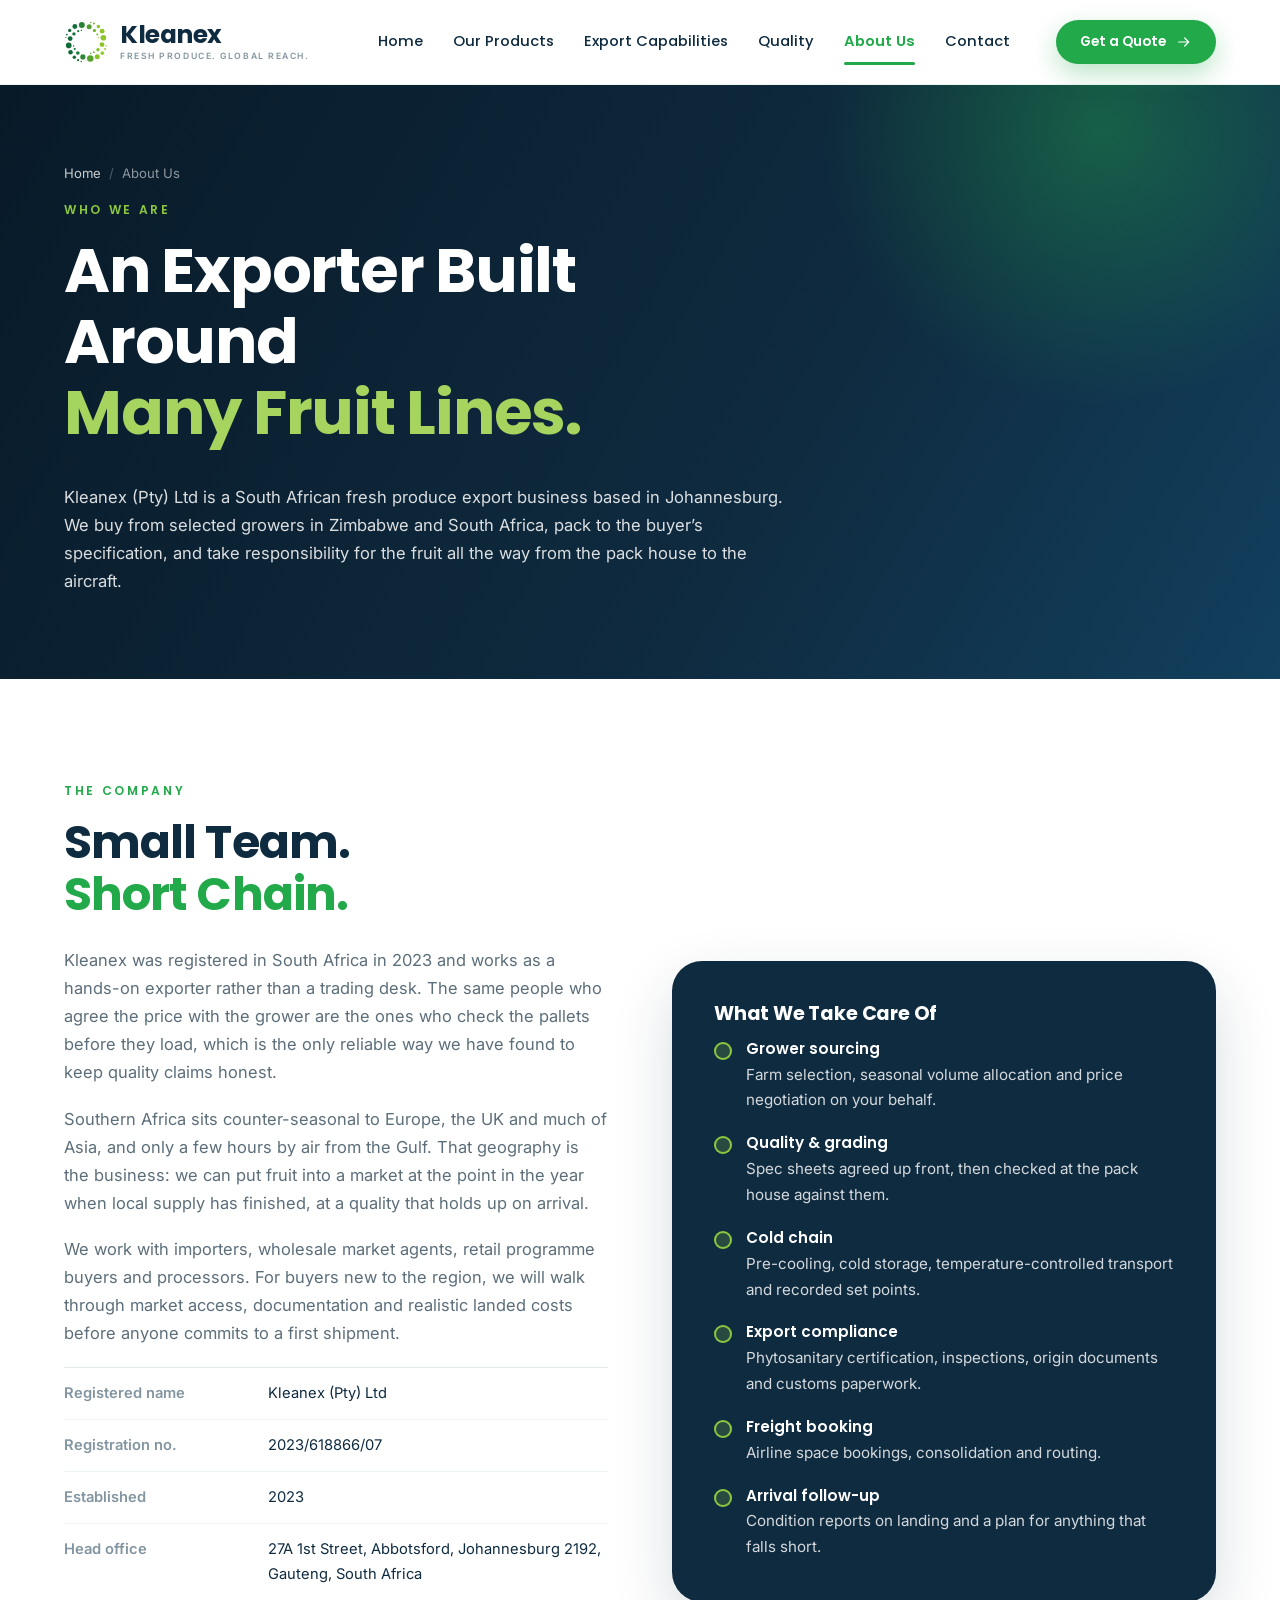
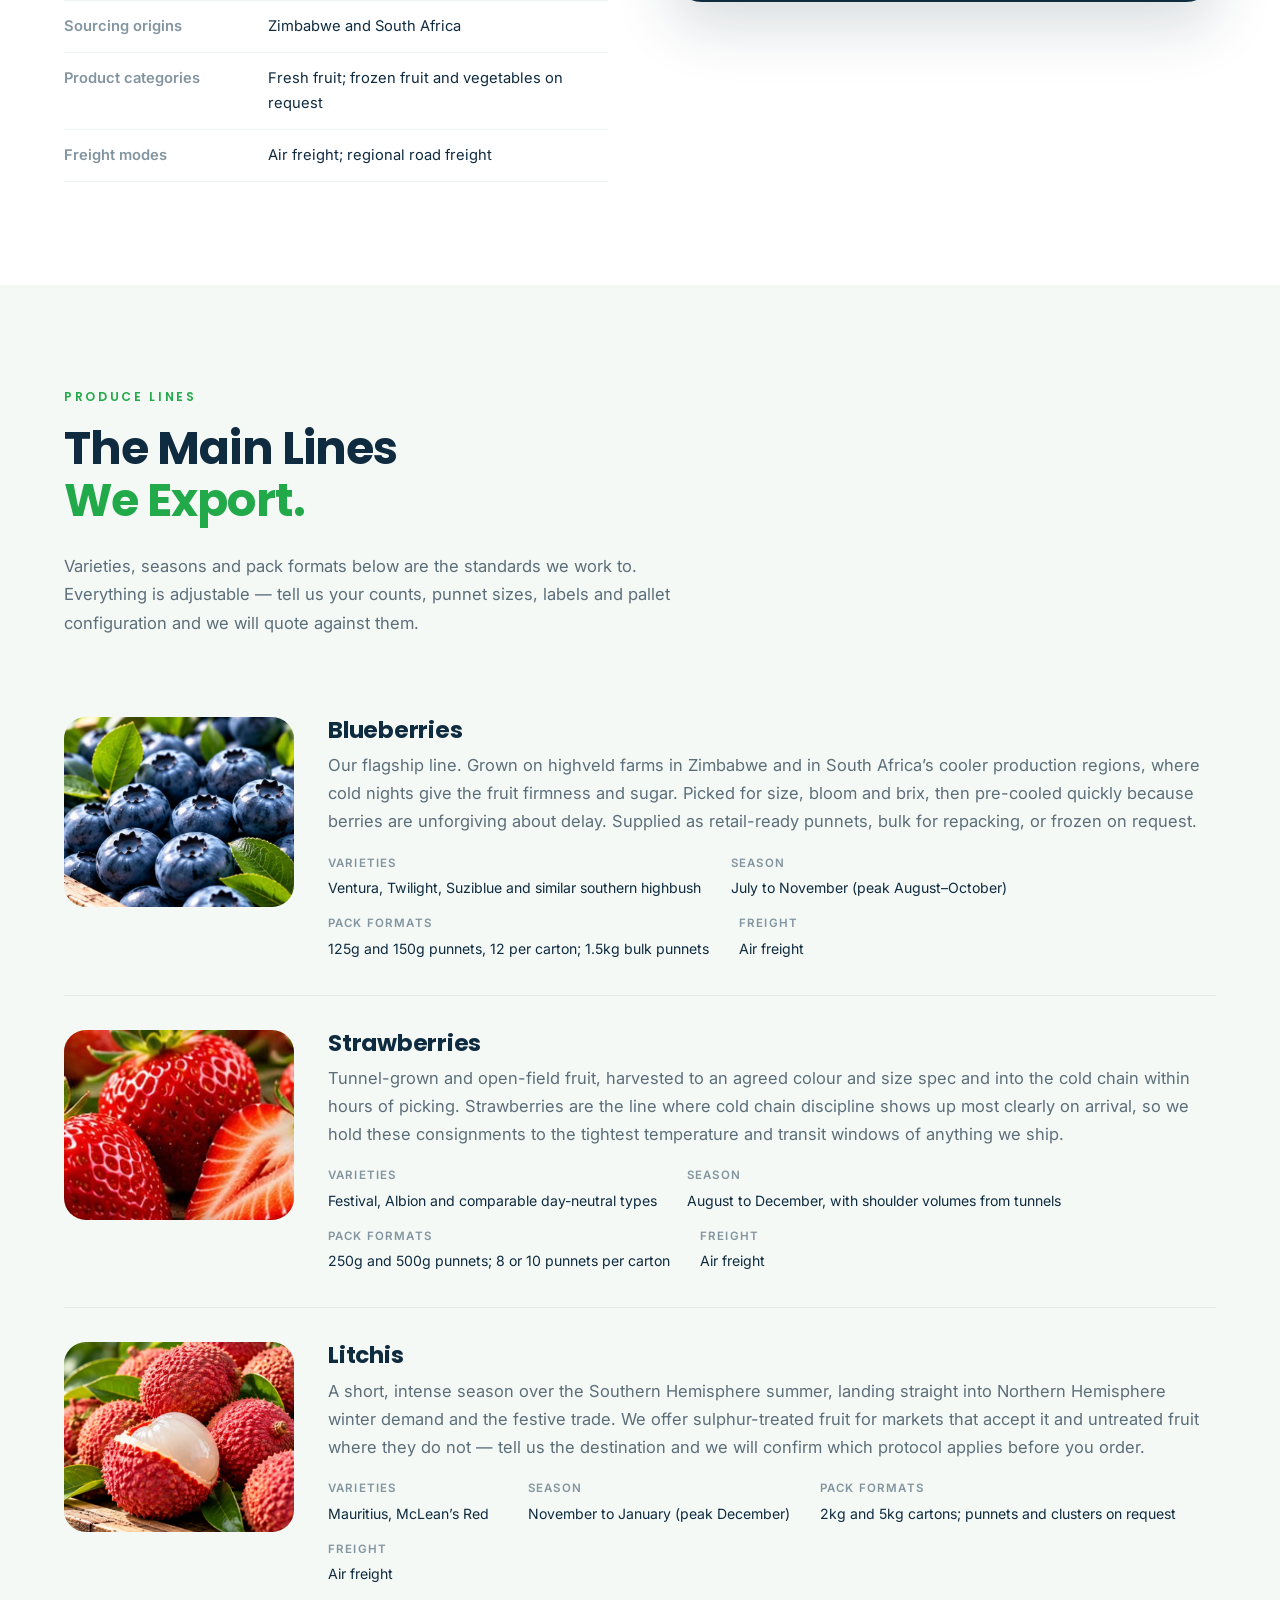
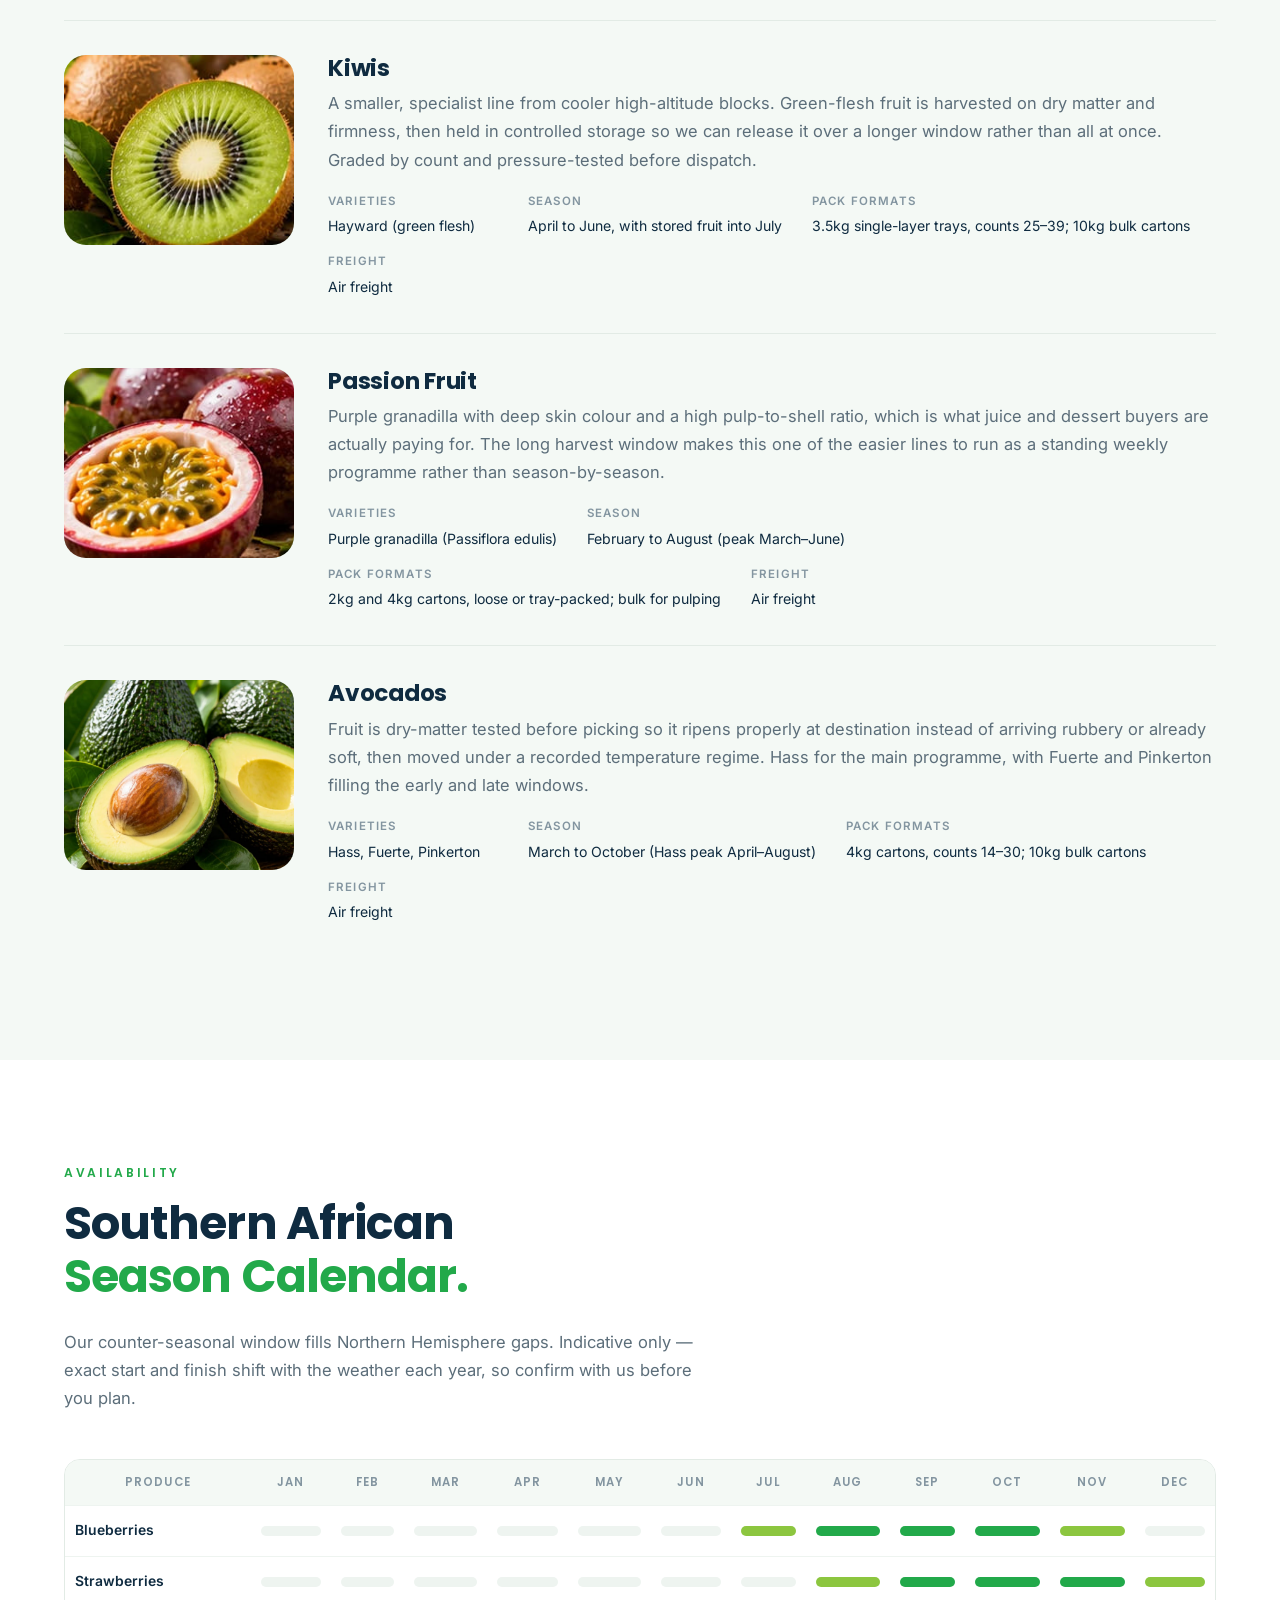
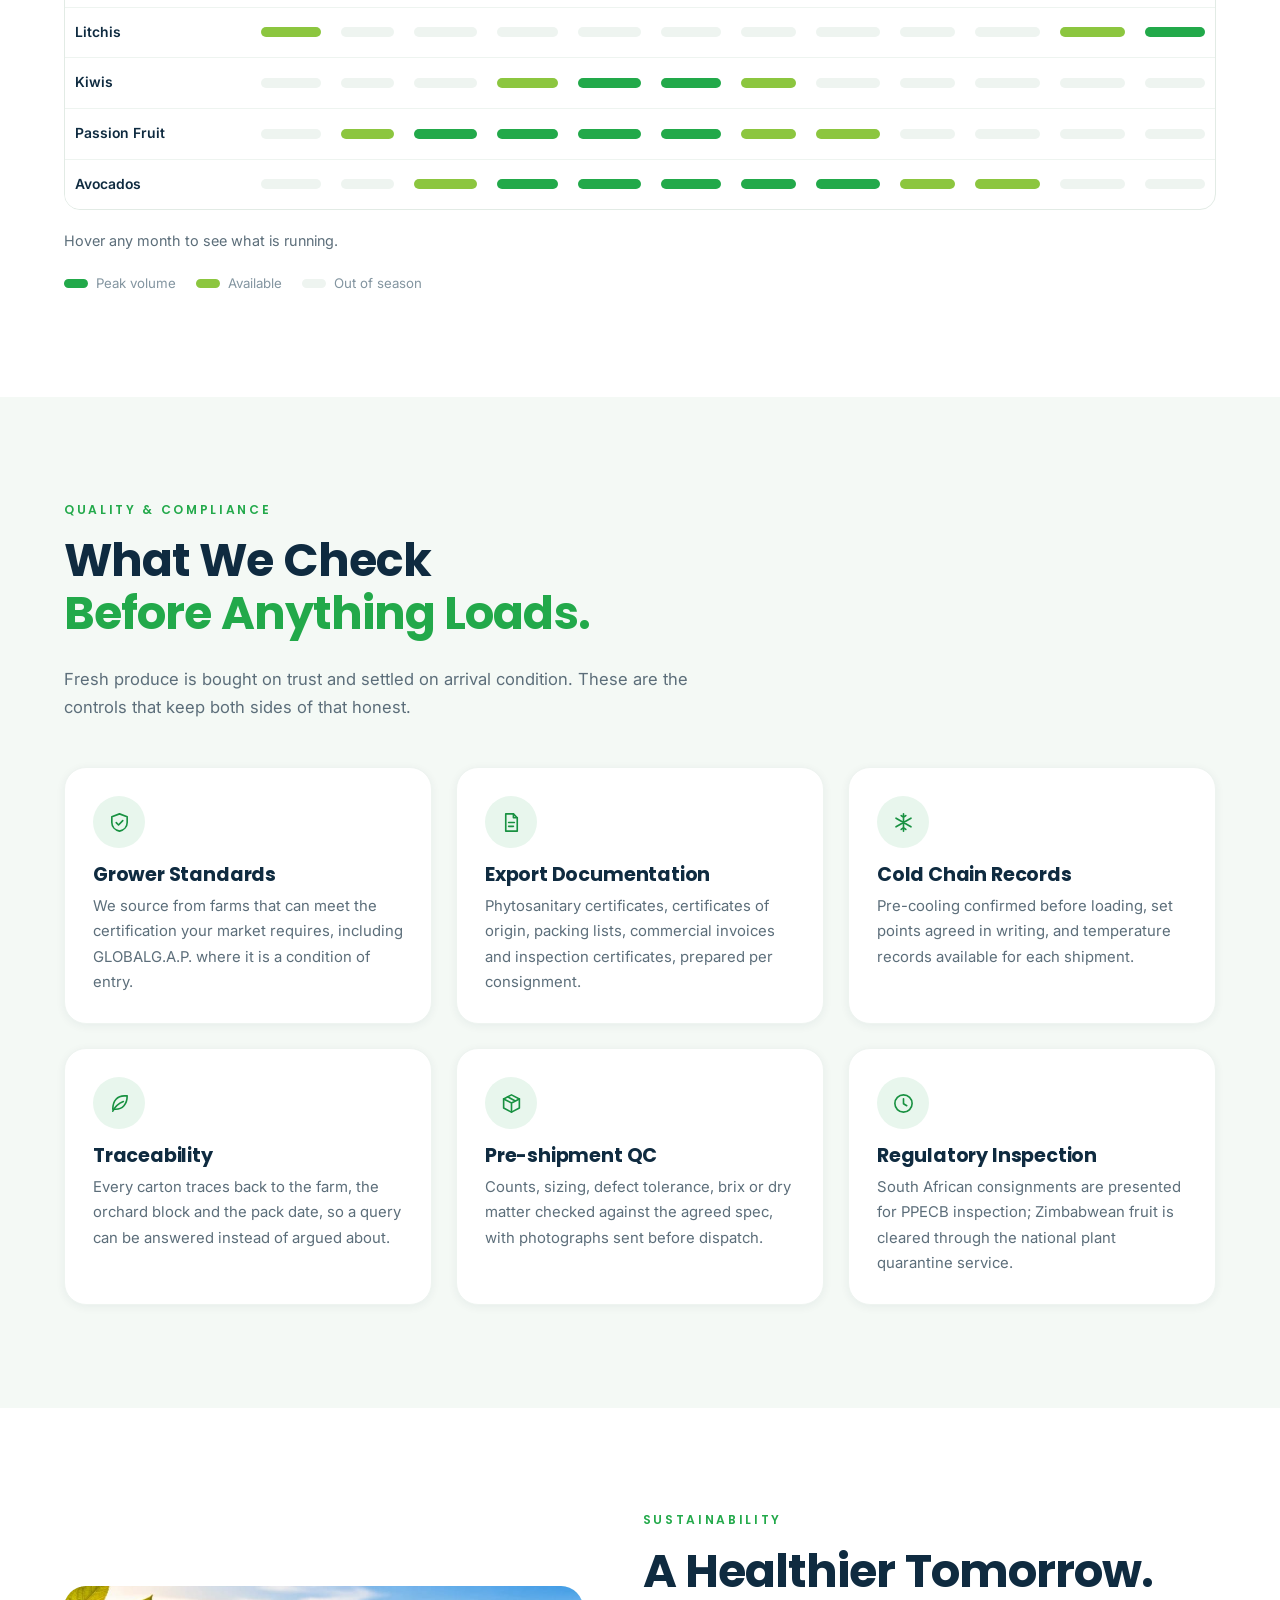
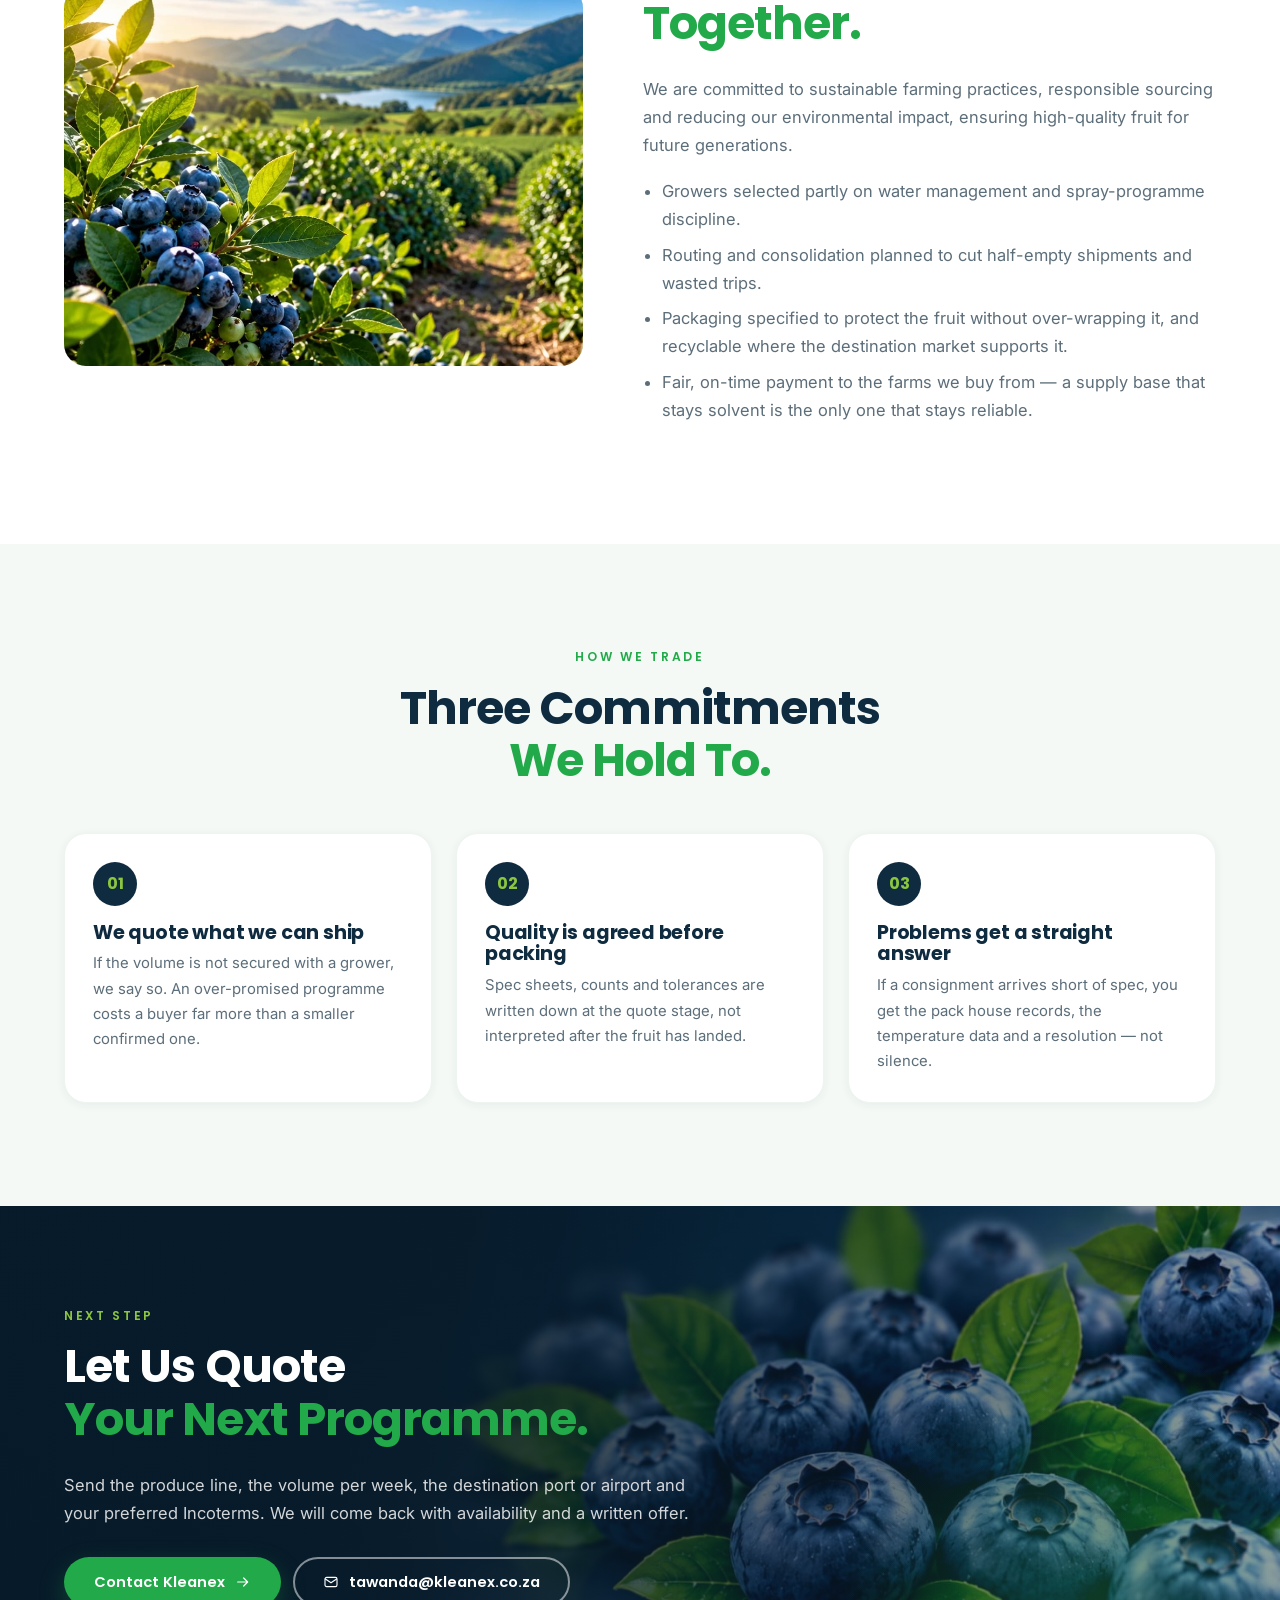
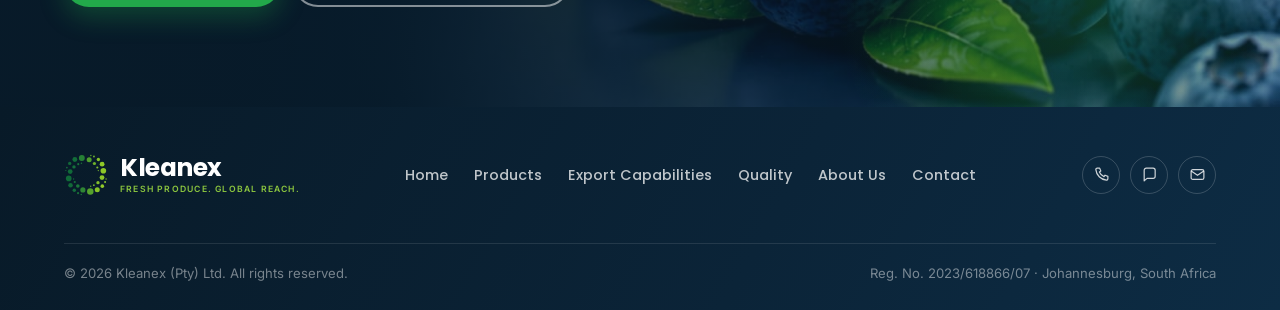
==== commit bee0a5ca: "Say fruit lines, not crops, on About Every line Kleanex exports is fruit, so 'crops' was the wrong w" ====
--- a/about.html
+++ b/about.html
@@ -178,7 +178,7 @@
       <div class="inner">
         <p class="crumbs"><a href="index.html">Home</a><span>/</span>About Us</p>
         <span class="eyebrow eyebrow--light">Who We Are</span>
-        <h1><span class="tt">An Exporter Built Around</span><span class="tt" style="color:#a5d45f">Many Crops.</span></h1>
+        <h1><span class="tt">An Exporter Built Around</span><span class="tt" style="color:#a5d45f">Many Fruit Lines.</span></h1>
         <p class="lede">
           Kleanex (Pty) Ltd is a South African fresh produce export
           business based in Johannesburg. We buy from selected growers in Zimbabwe and South
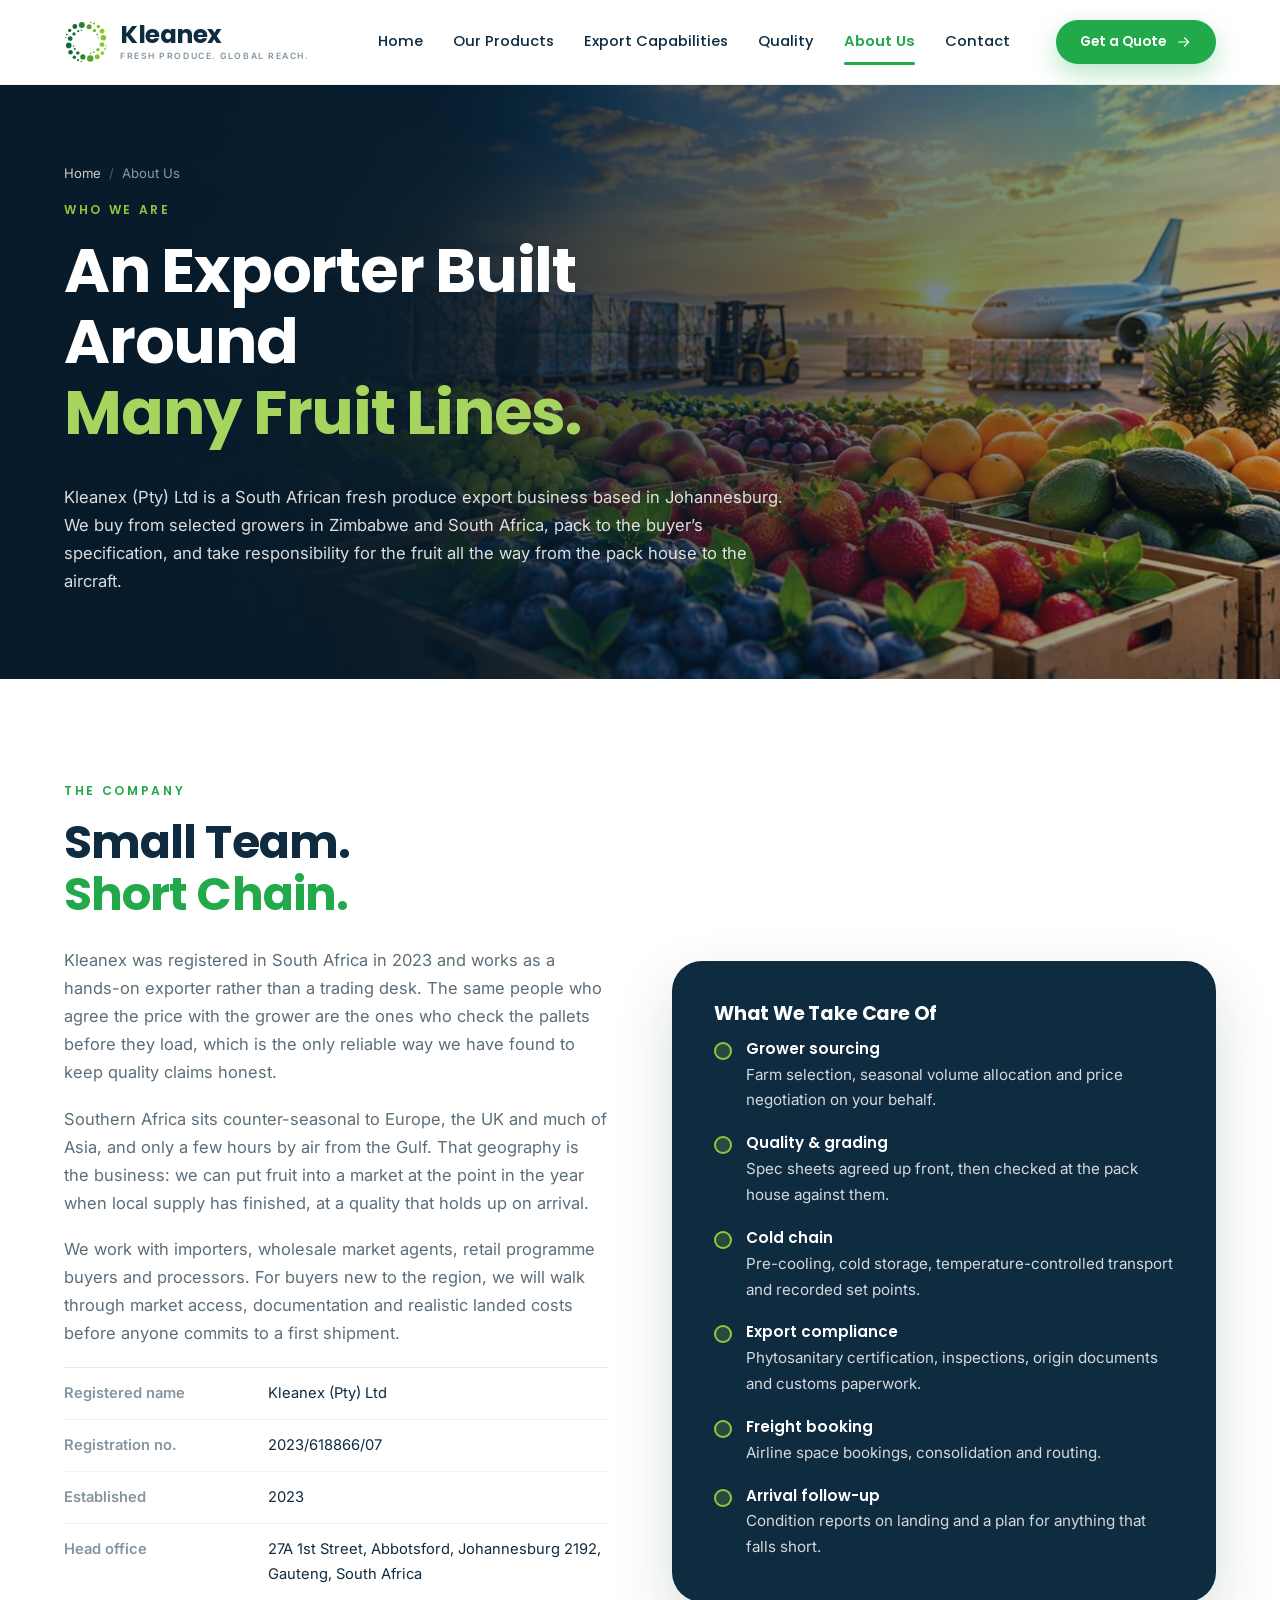
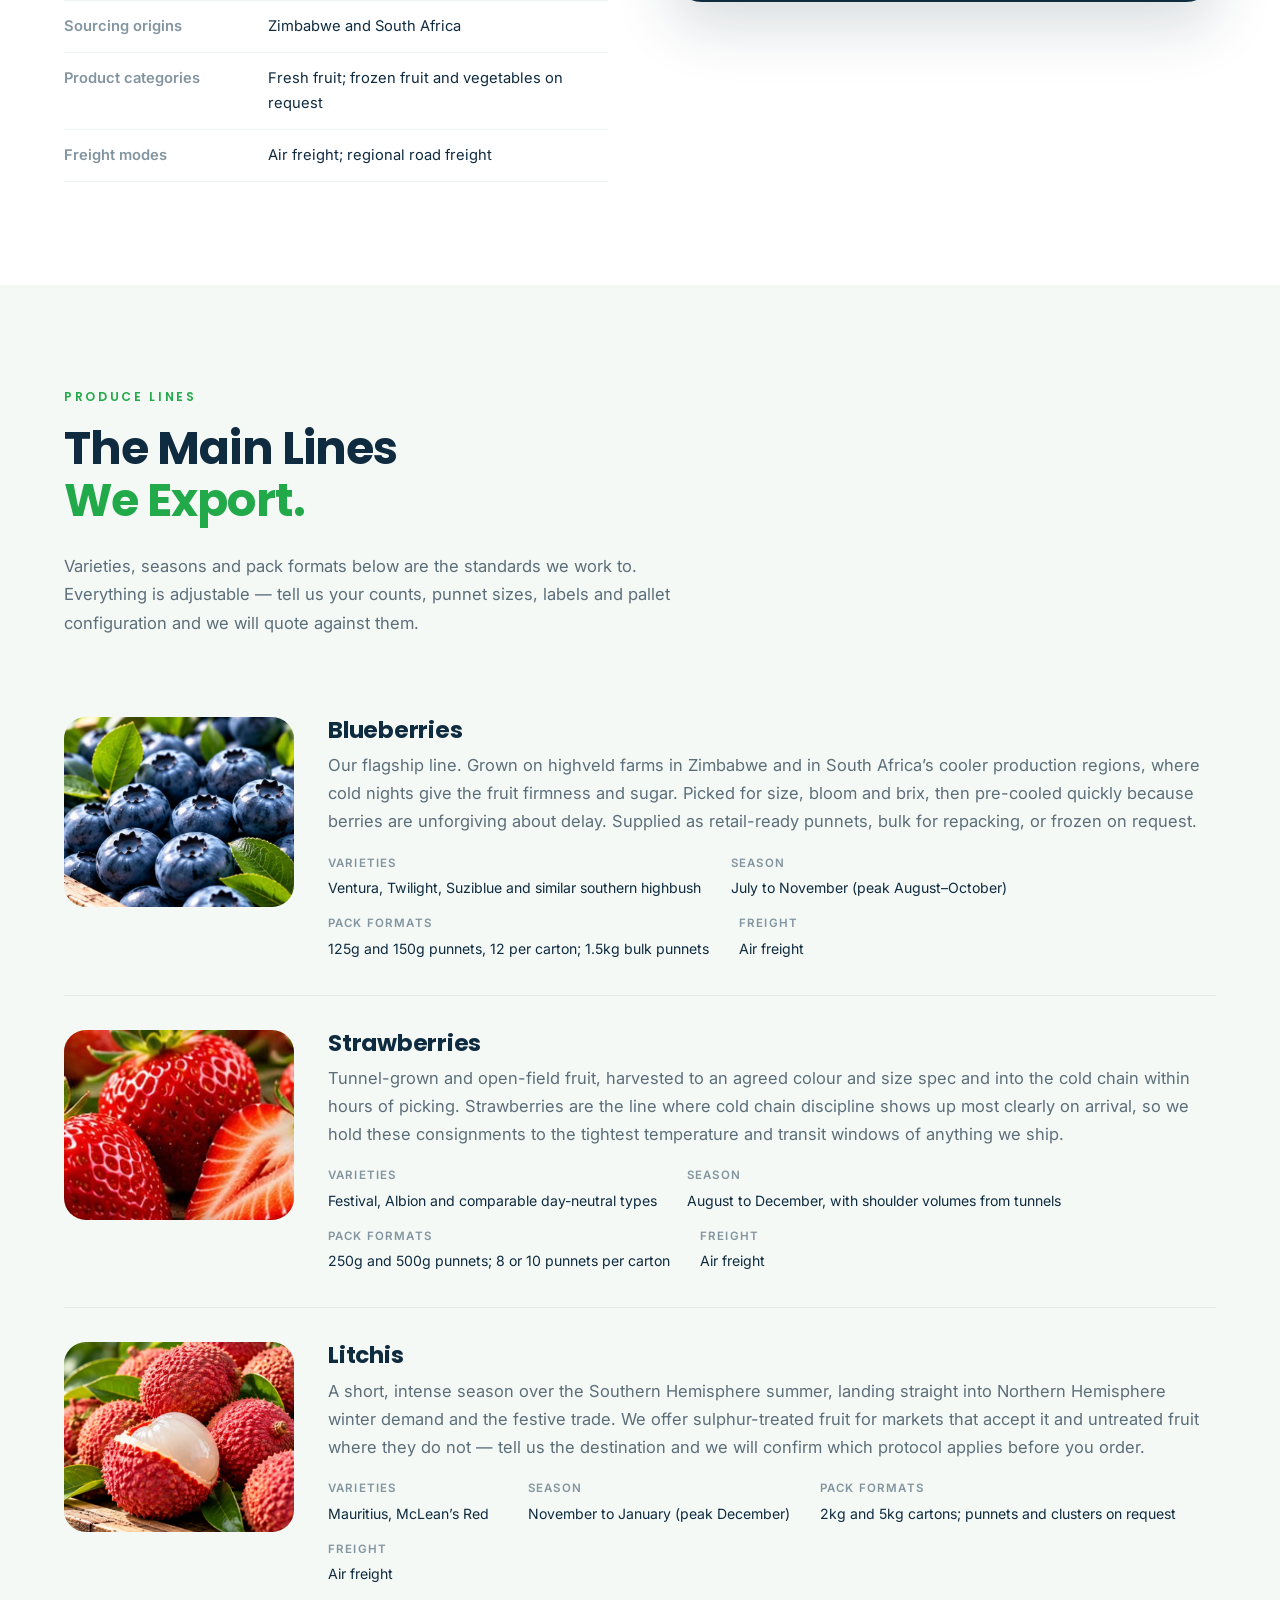
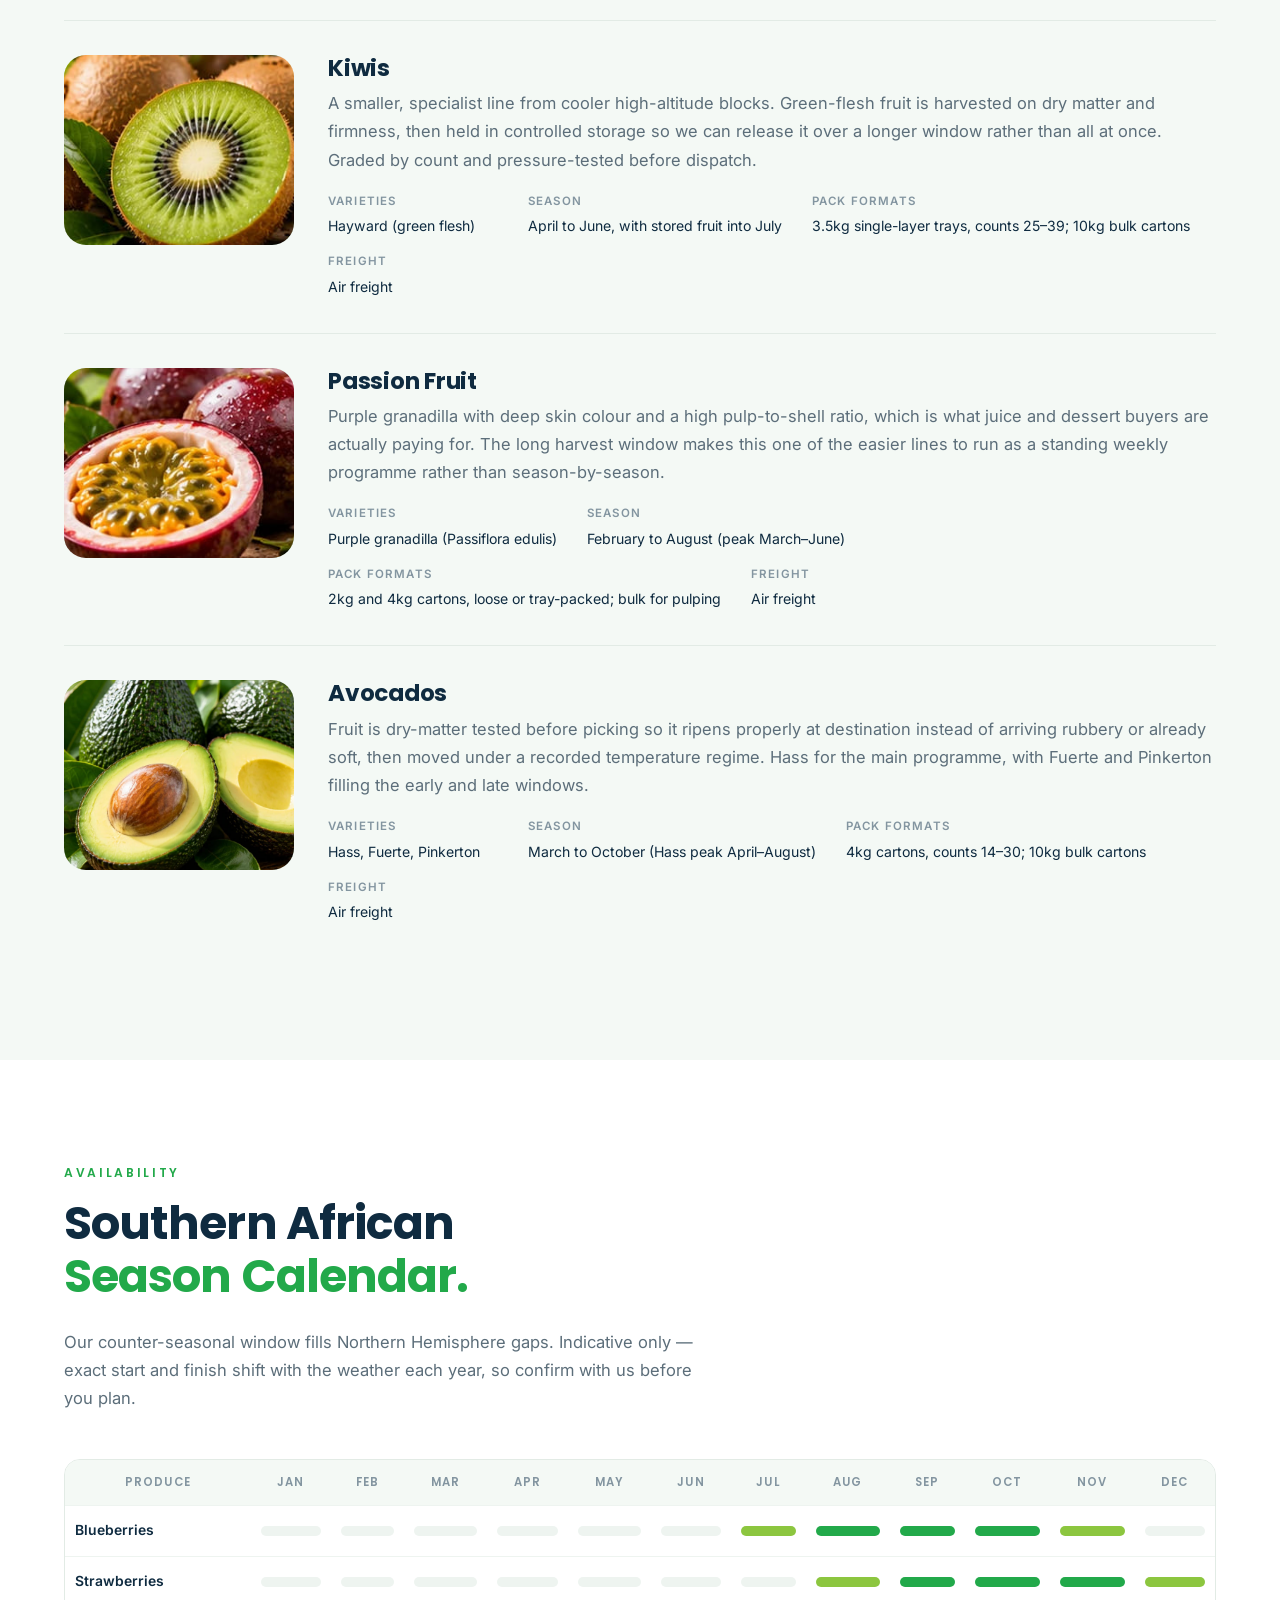
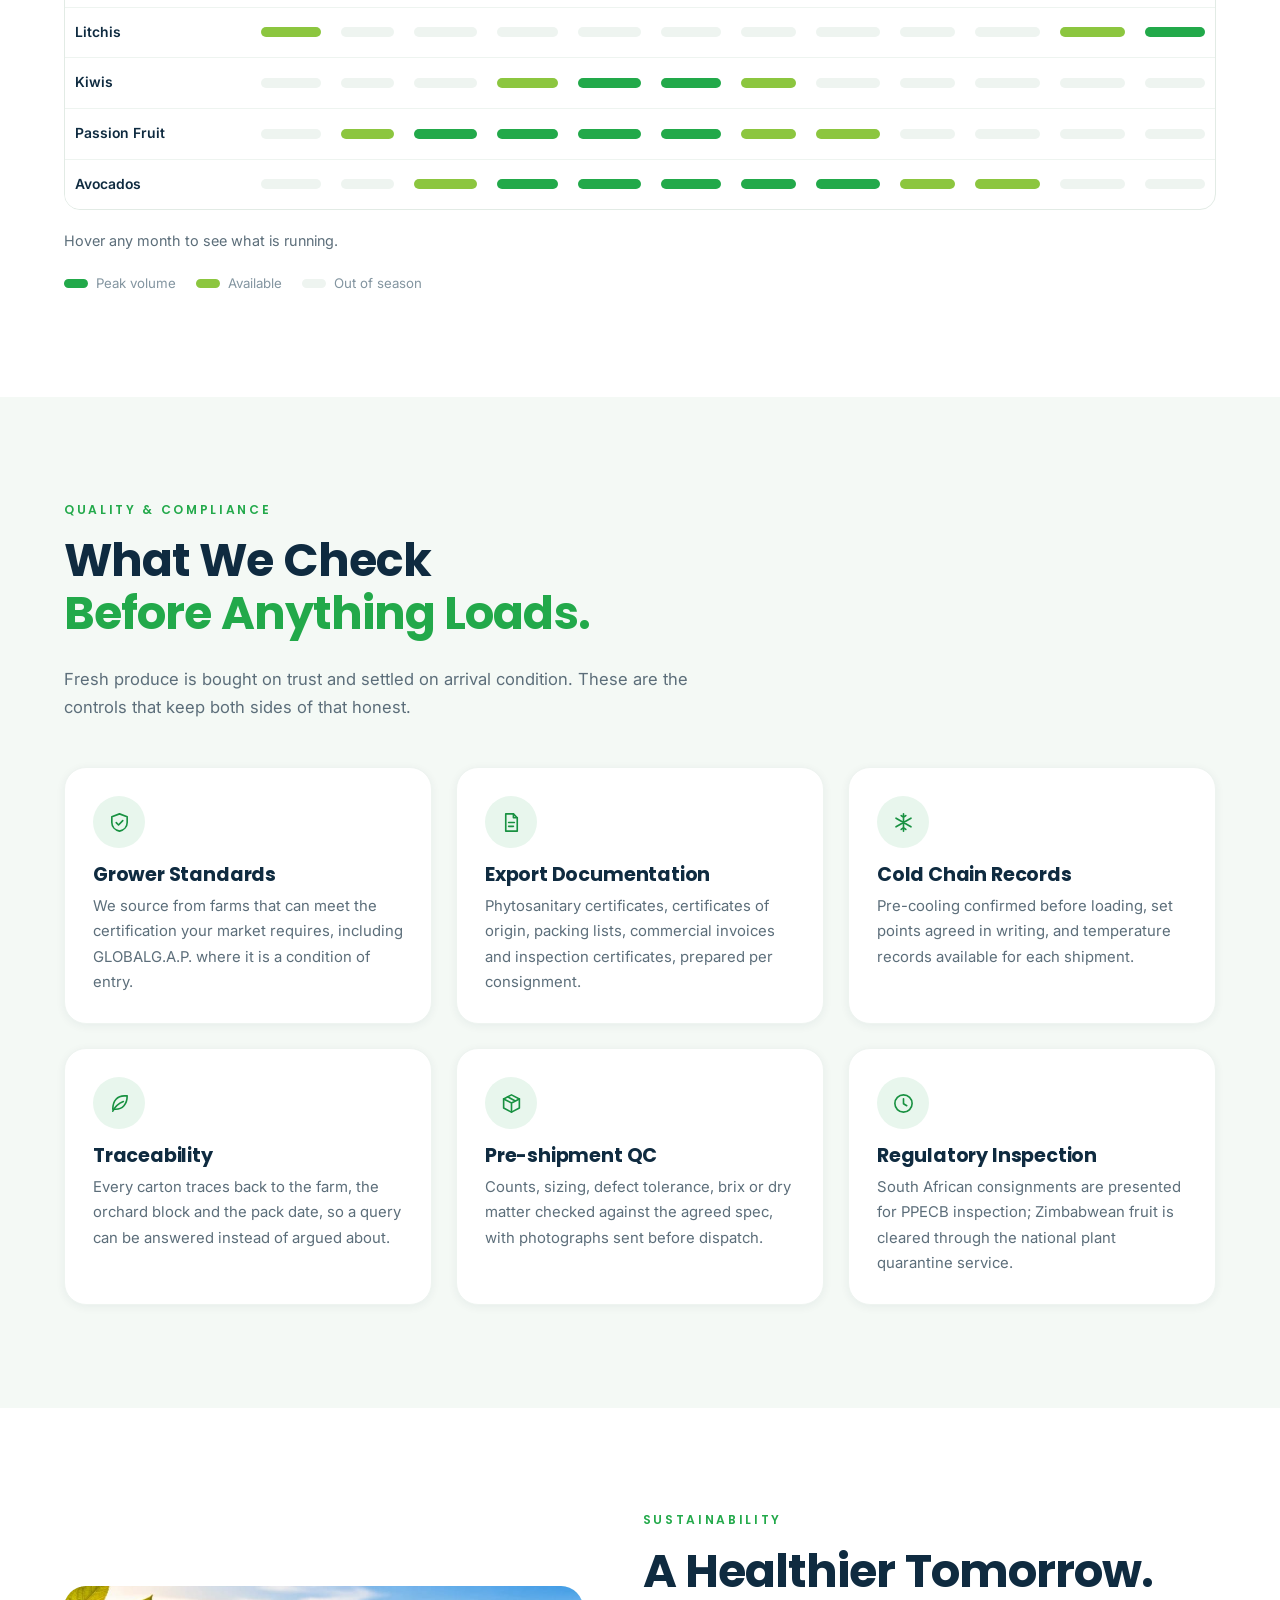
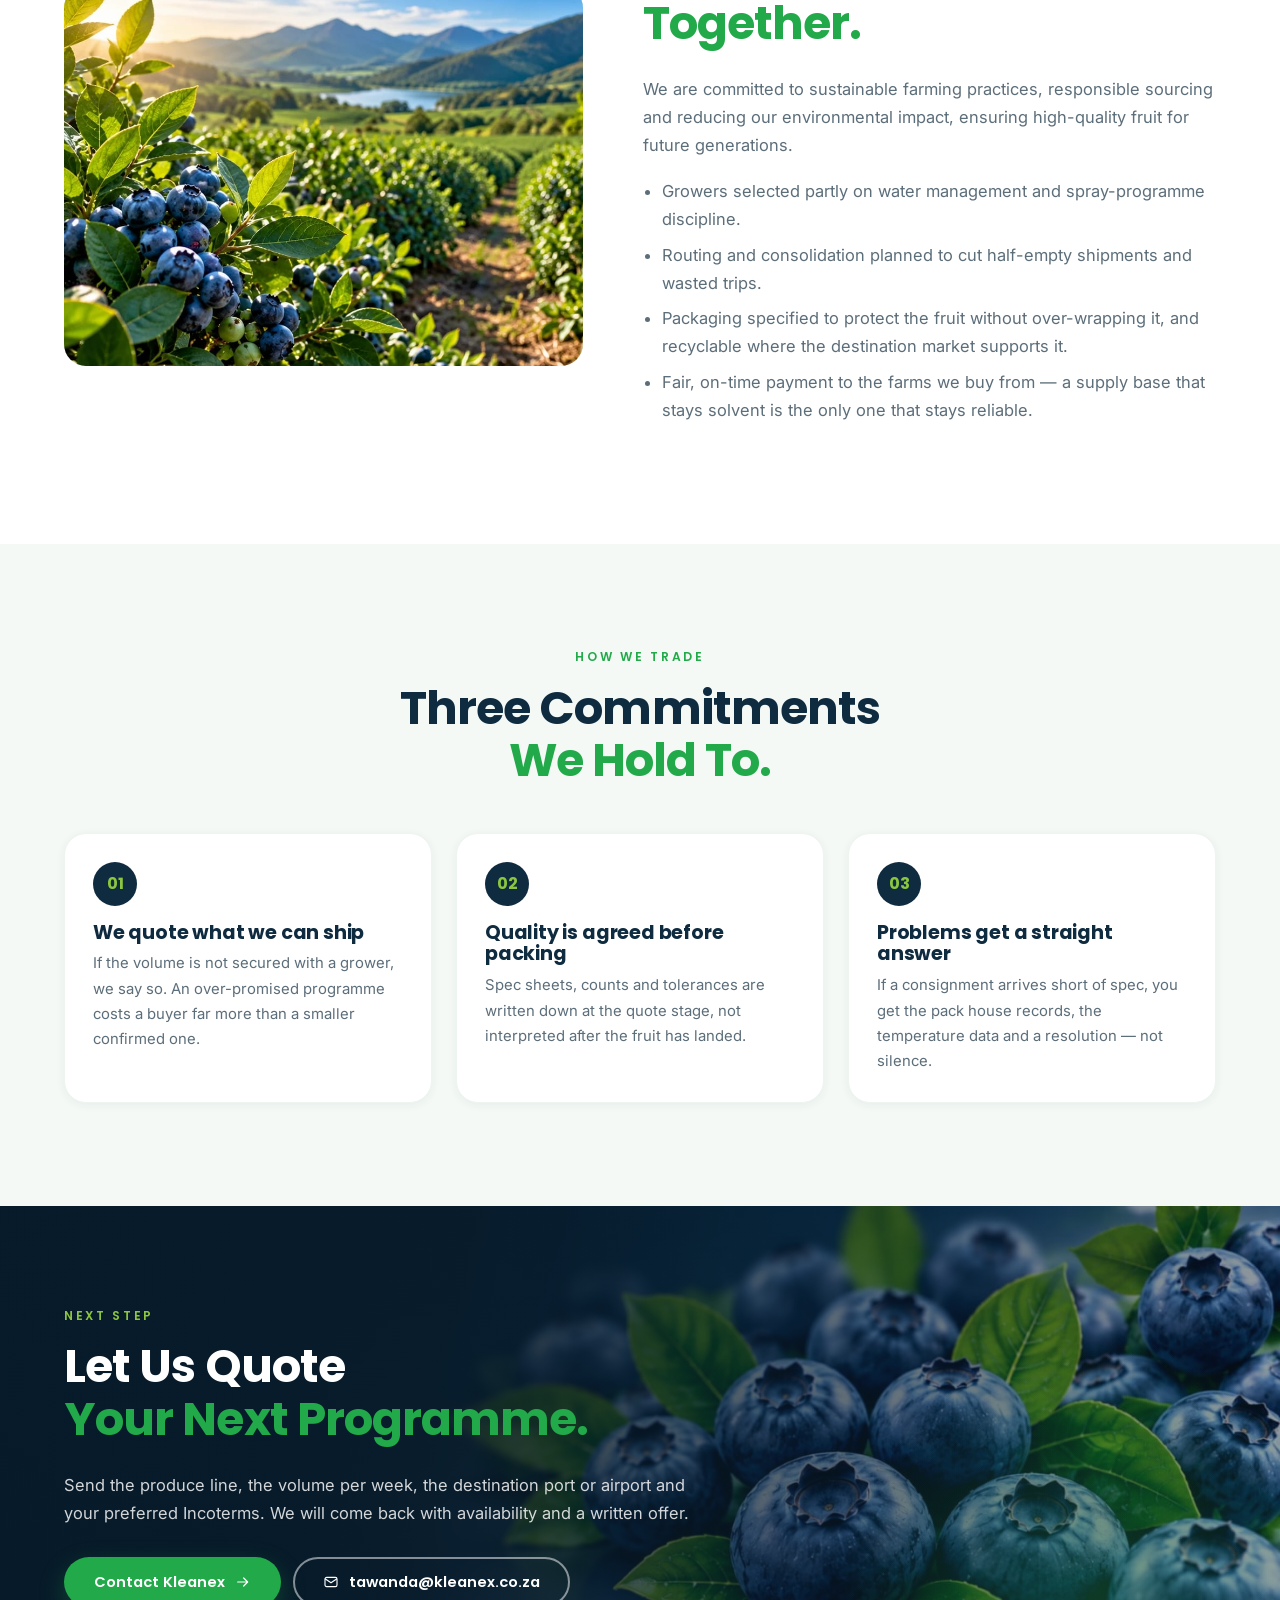
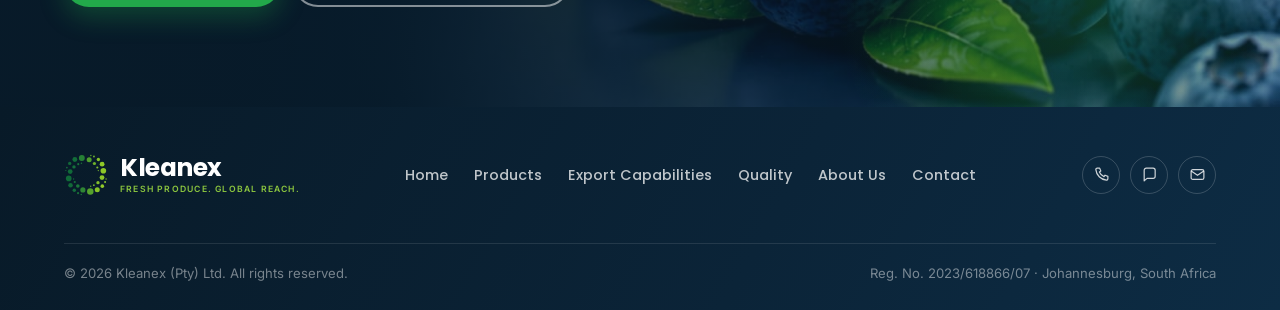
==== commit 853fbc79: "Photo background for the About hero "An Exporter Built Around Many Fruit Lines" now sits on the frui" ====
--- a/about.html
+++ b/about.html
@@ -173,7 +173,7 @@
 <main id="main">
 
   <!-- ============================ page hero ============================ -->
-  <section class="page-hero on-dark">
+  <section class="page-hero page-hero--photo on-dark">
     <div class="wrap">
       <div class="inner">
         <p class="crumbs"><a href="index.html">Home</a><span>/</span>About Us</p>
--- a/css/styles.css
+++ b/css/styles.css
@@ -521,6 +521,19 @@
 }
 .page-hero .wrap { position: relative; z-index: 2; }
 .page-hero .inner { max-width: 740px; }
+
+/* photo variant: the shot carries its own dark panel on the left, so the
+   overlay only has to guarantee contrast rather than hide the picture */
+.page-hero--photo {
+  background-color: var(--navy-900);
+  background-image:
+    linear-gradient(100deg, rgba(8, 26, 40, .94) 0%, rgba(8, 26, 40, .88) 33%, rgba(9, 29, 45, .66) 57%, rgba(9, 29, 45, .28) 100%),
+    url("../assets/img/about-hero.jpg");
+  background-size: cover;
+  background-position: center right;
+  background-repeat: no-repeat;
+}
+.page-hero--photo::after { opacity: .45; }
 .page-hero h1 { color: #fff; }
 .crumbs { font-size: .82rem; color: rgba(255, 255, 255, .55); margin-bottom: 16px; }
 .crumbs a { color: rgba(255, 255, 255, .78); text-decoration: none; }
@@ -726,3 +739,13 @@
   .site-header, .cta, .hero-arrow, .hero-dots, .nav-toggle { display: none; }
   body { background: #fff; font-size: 11pt; color: #000; }
 }
+
+/* phones crop the photo to its middle, losing the dark left panel —
+   add a flat scrim there so the heading keeps its contrast */
+@media (max-width: 760px) {
+  .page-hero--photo { background-position: 62% center; }
+  .page-hero--photo::before {
+    content: ""; position: absolute; inset: 0; z-index: 1;
+    background: rgba(8, 26, 40, .5);
+  }
+}
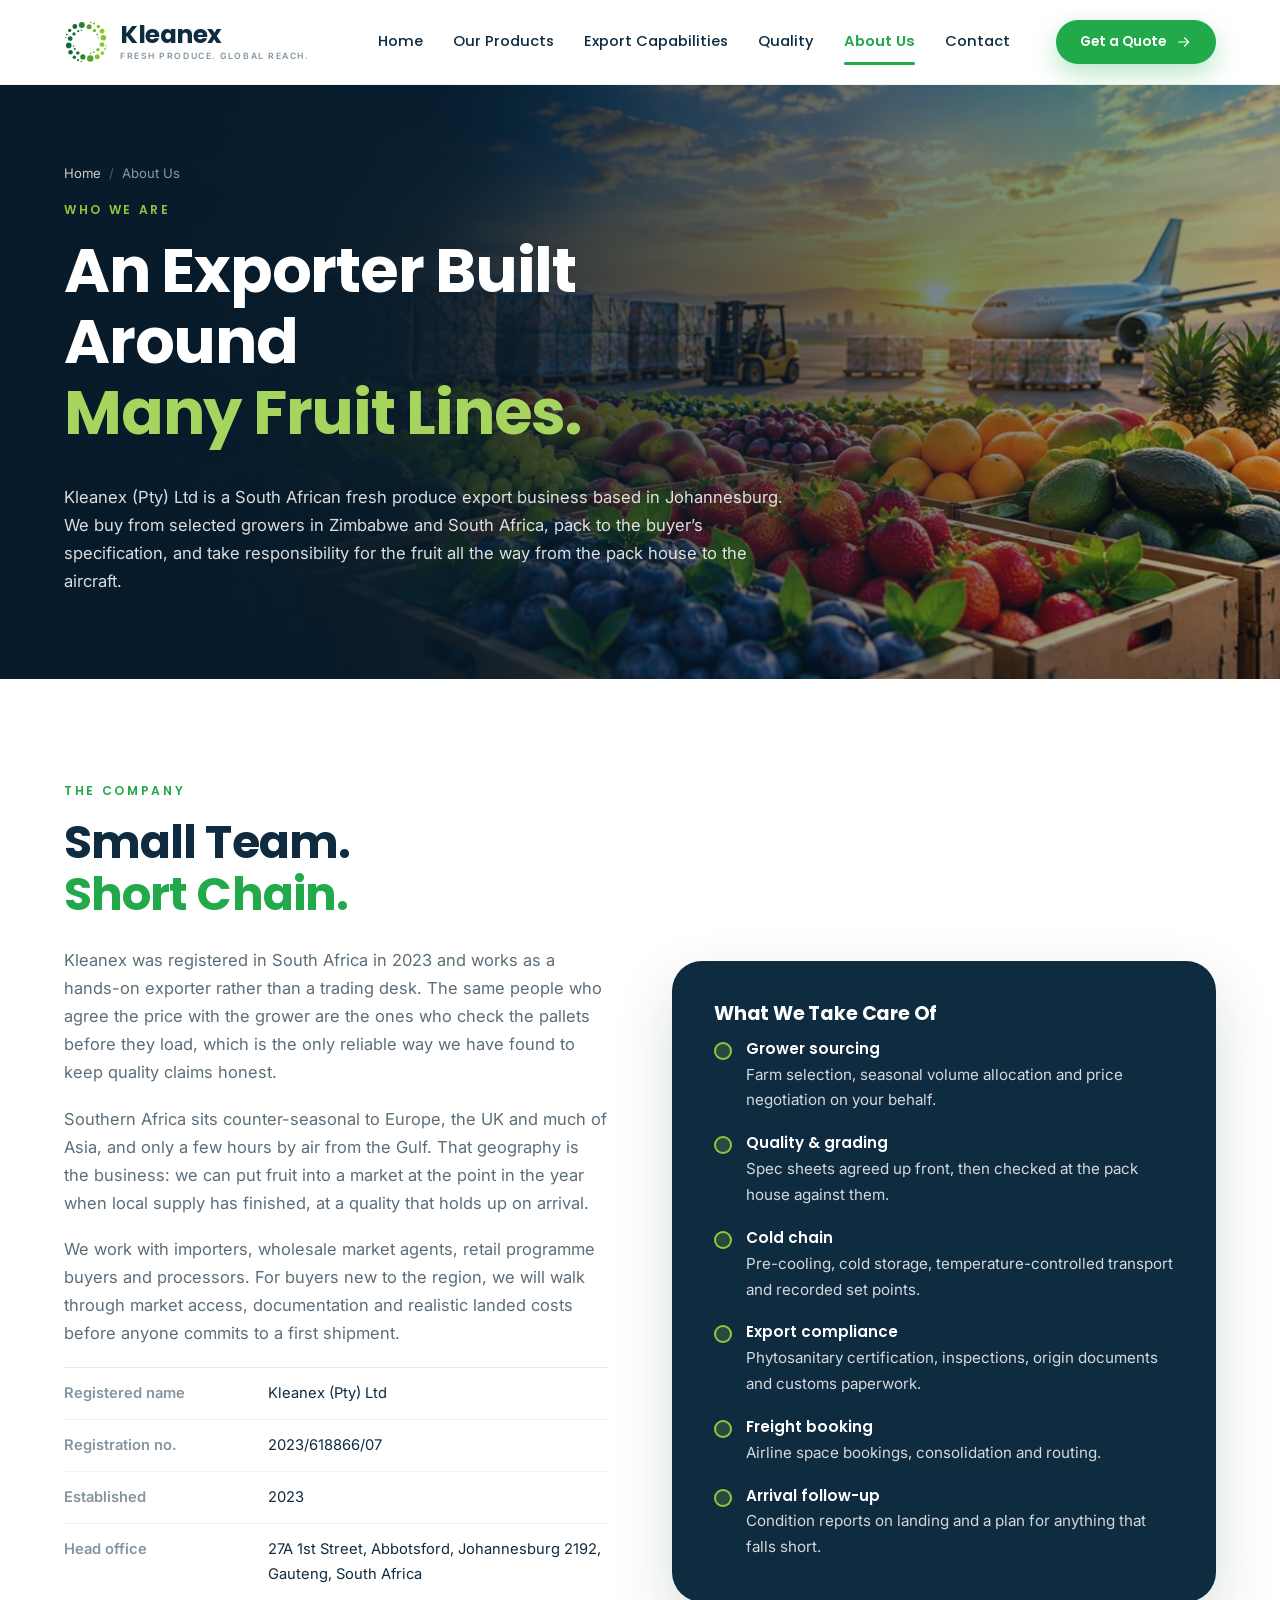
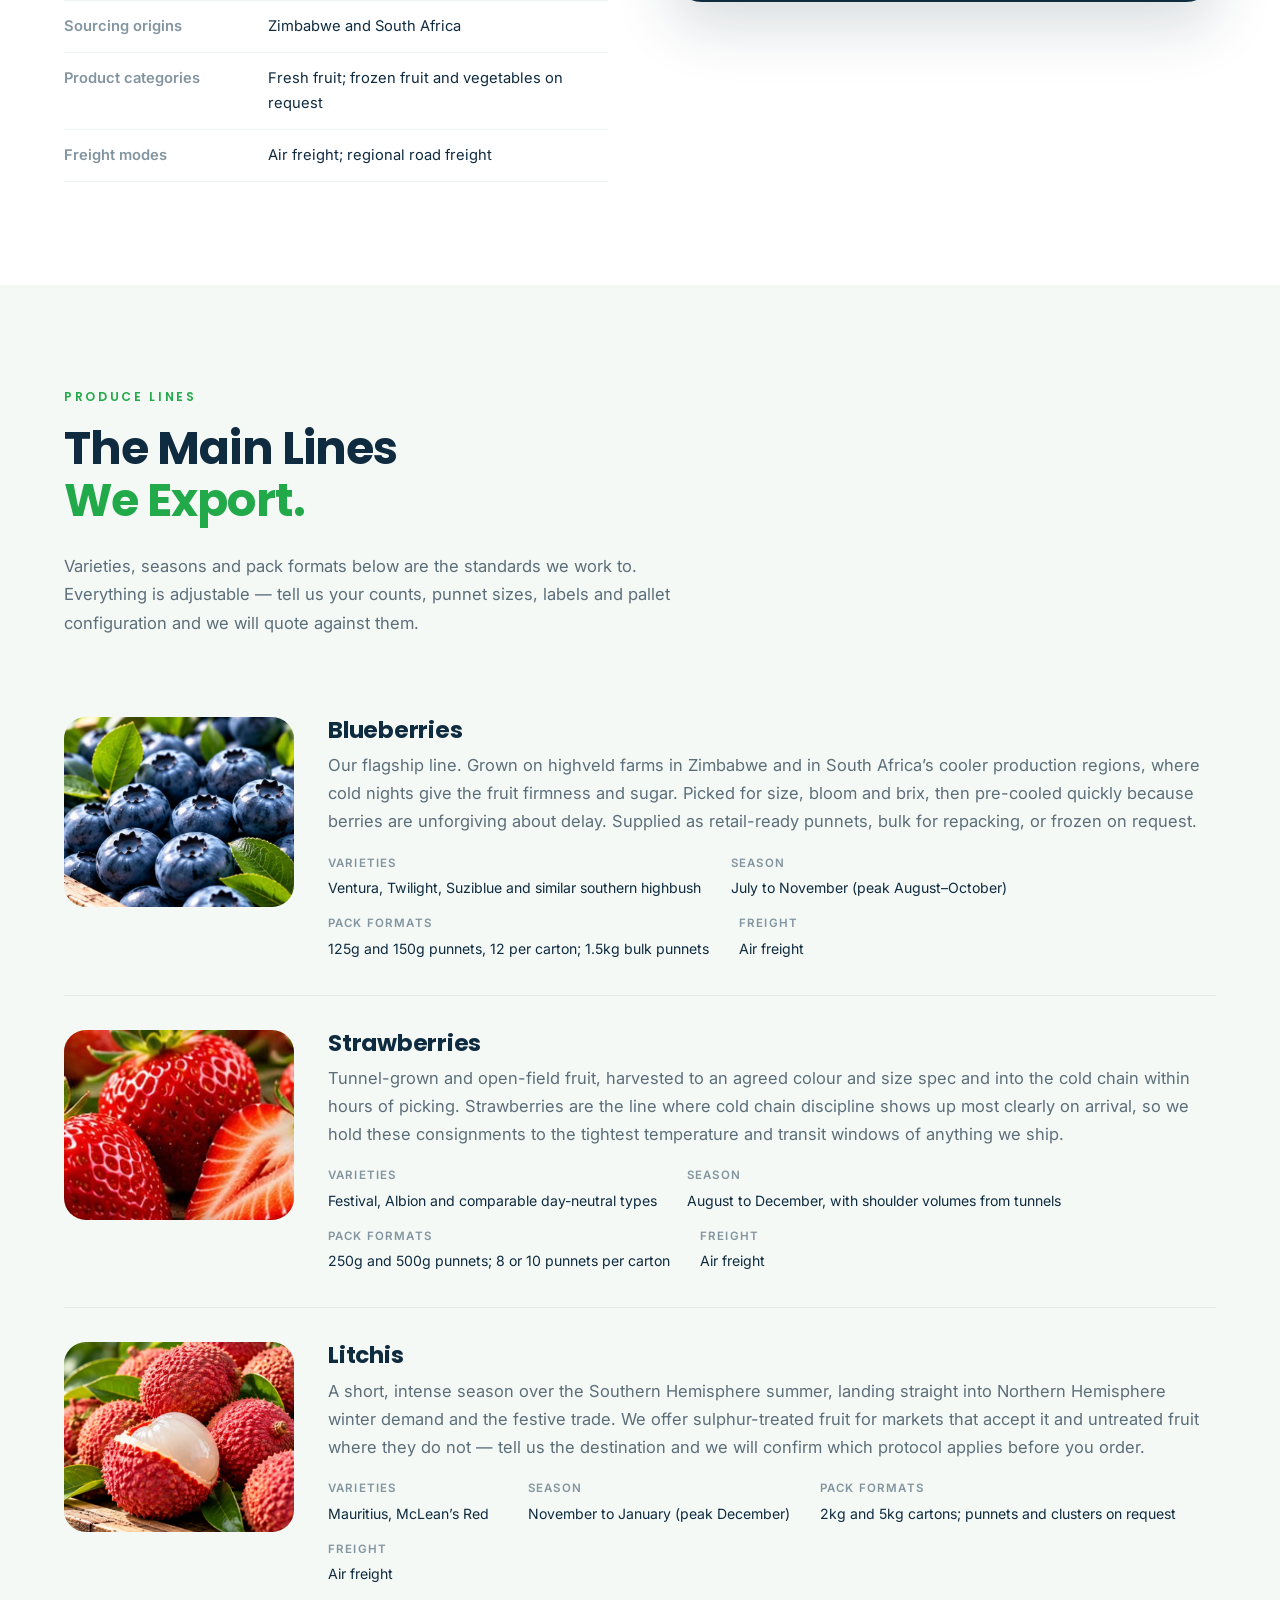
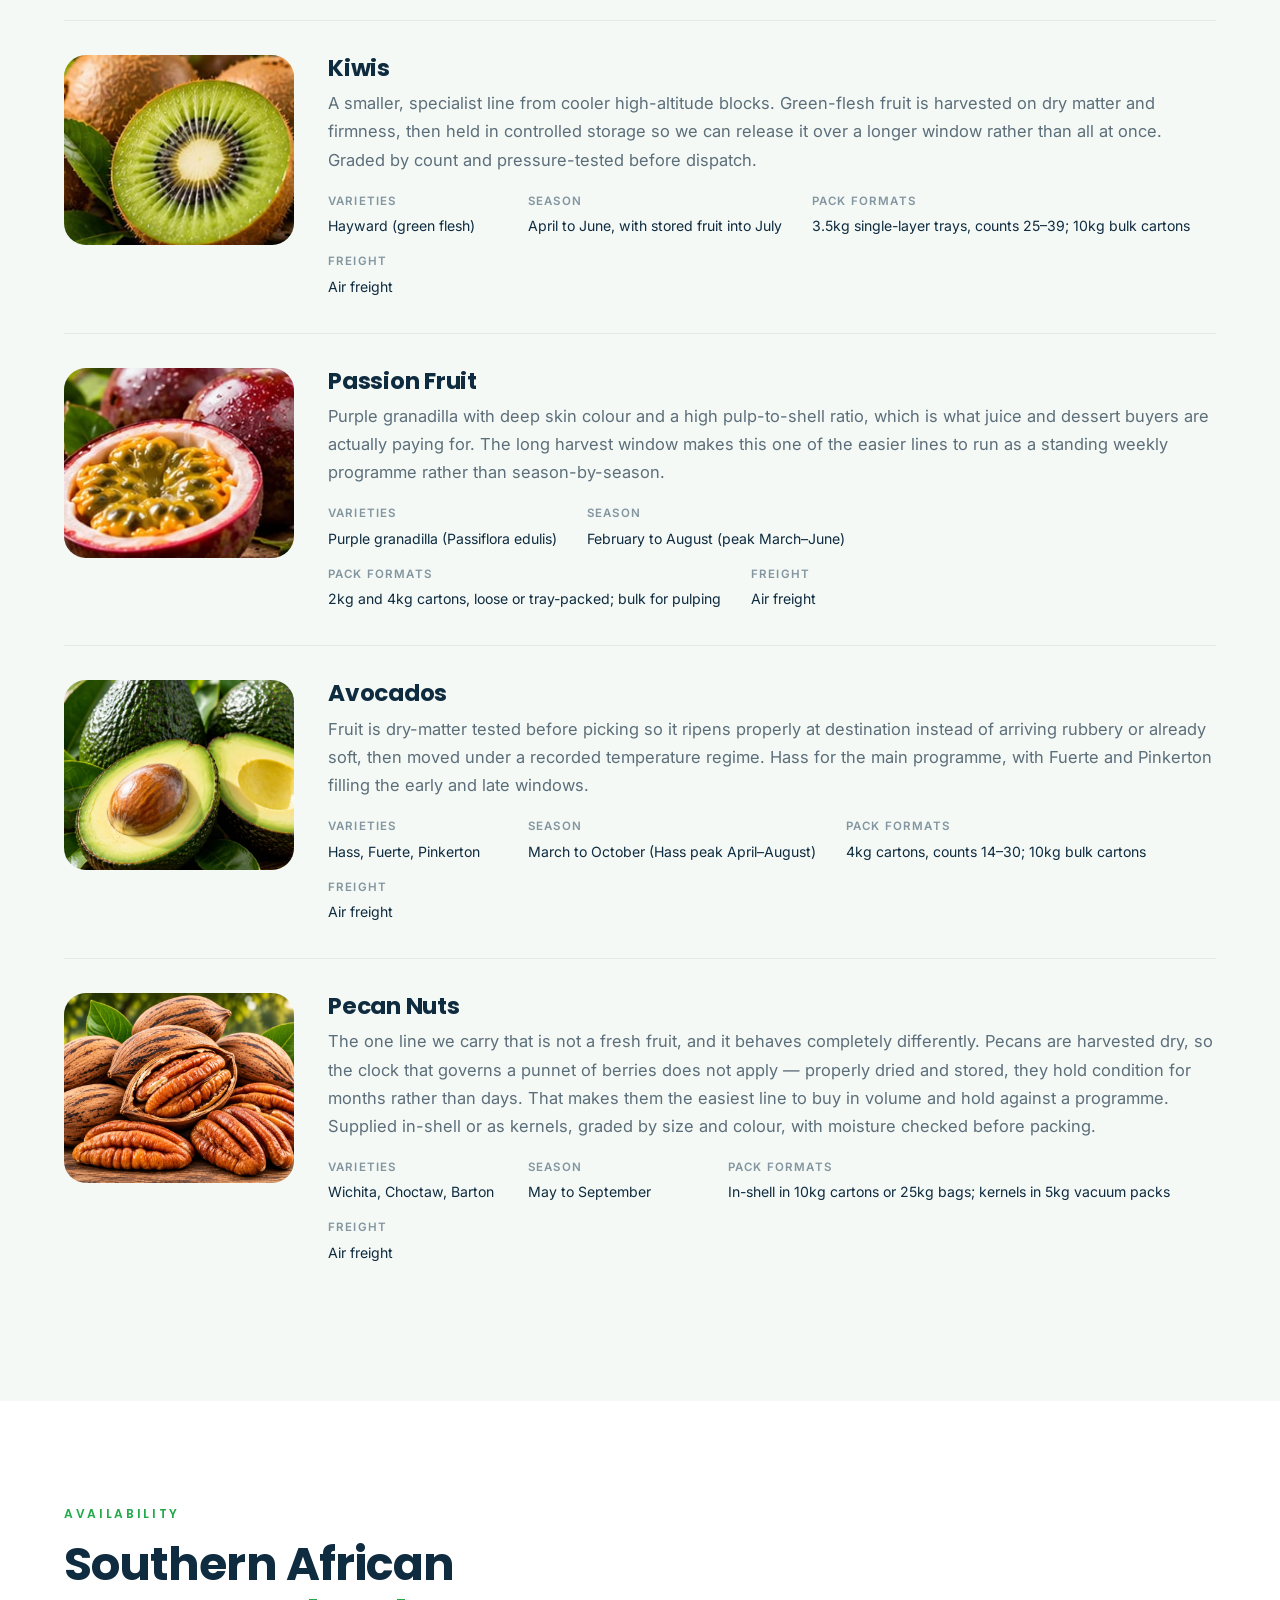
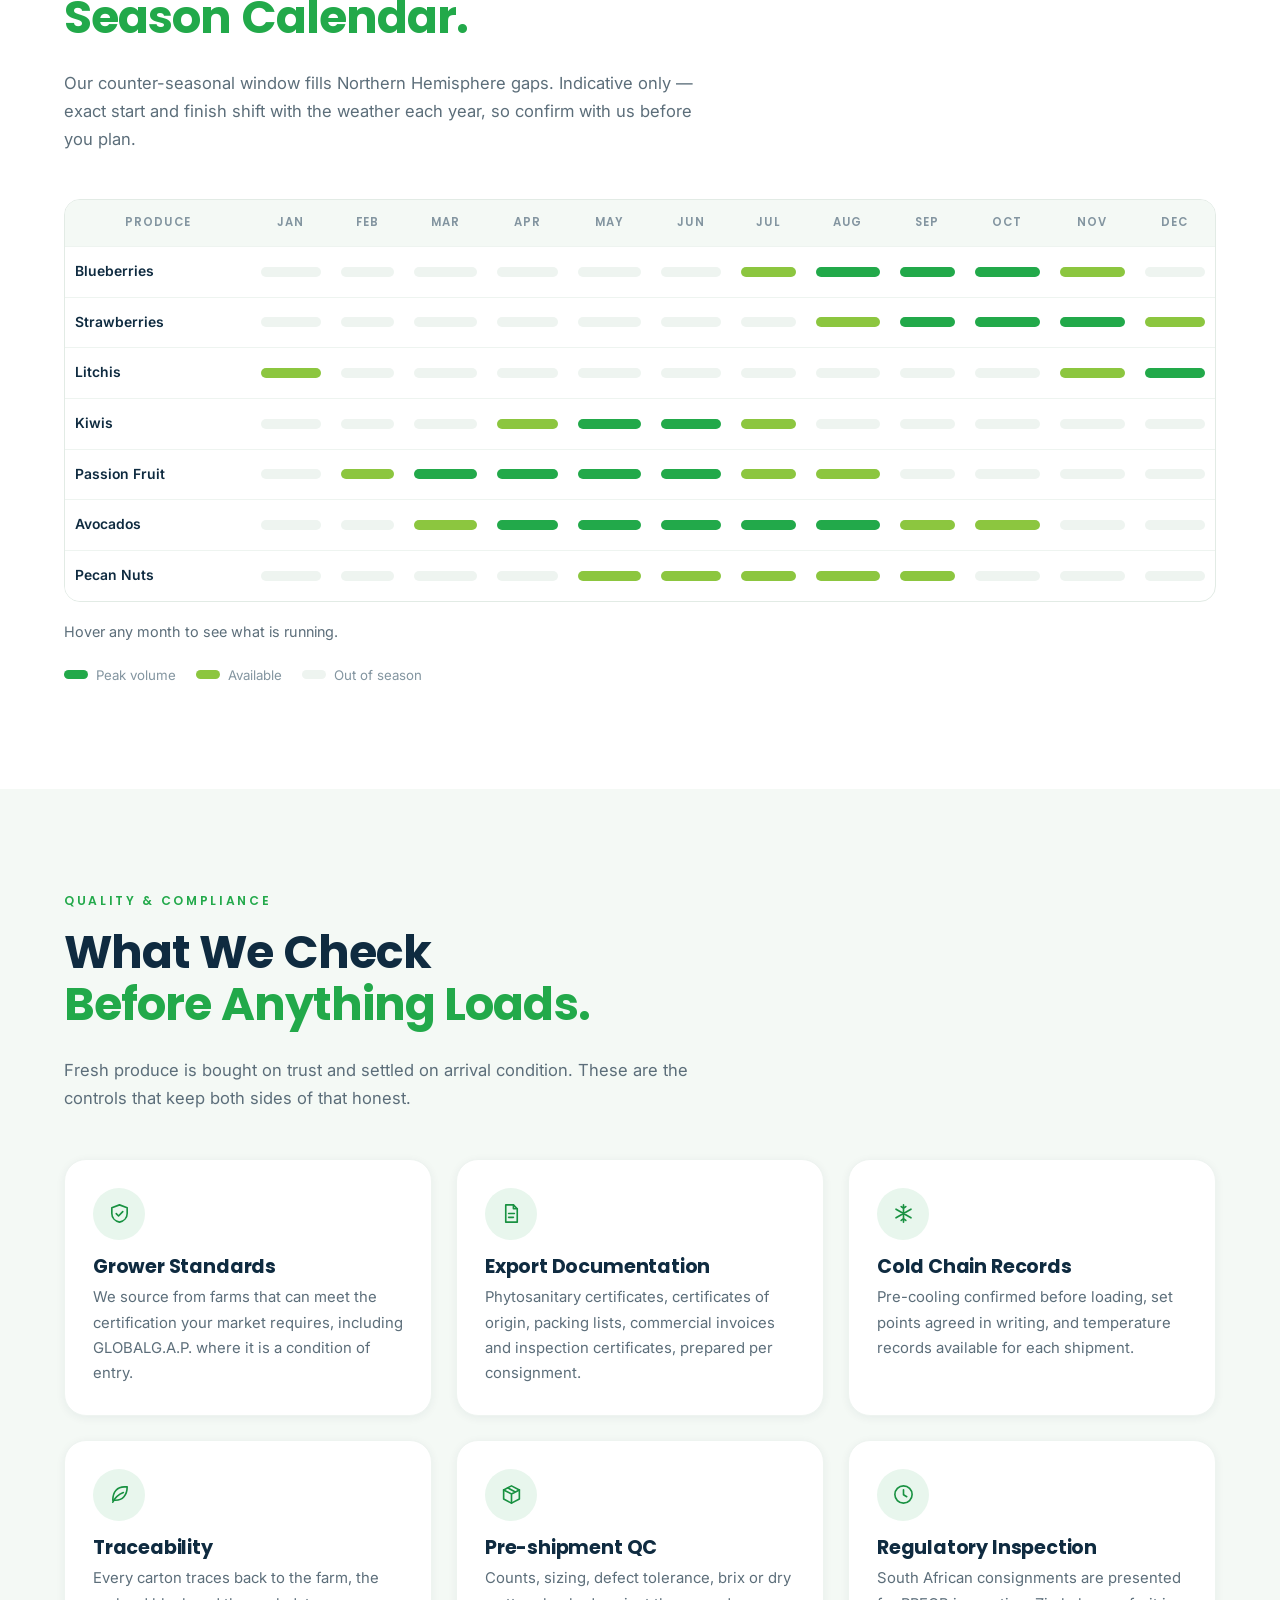
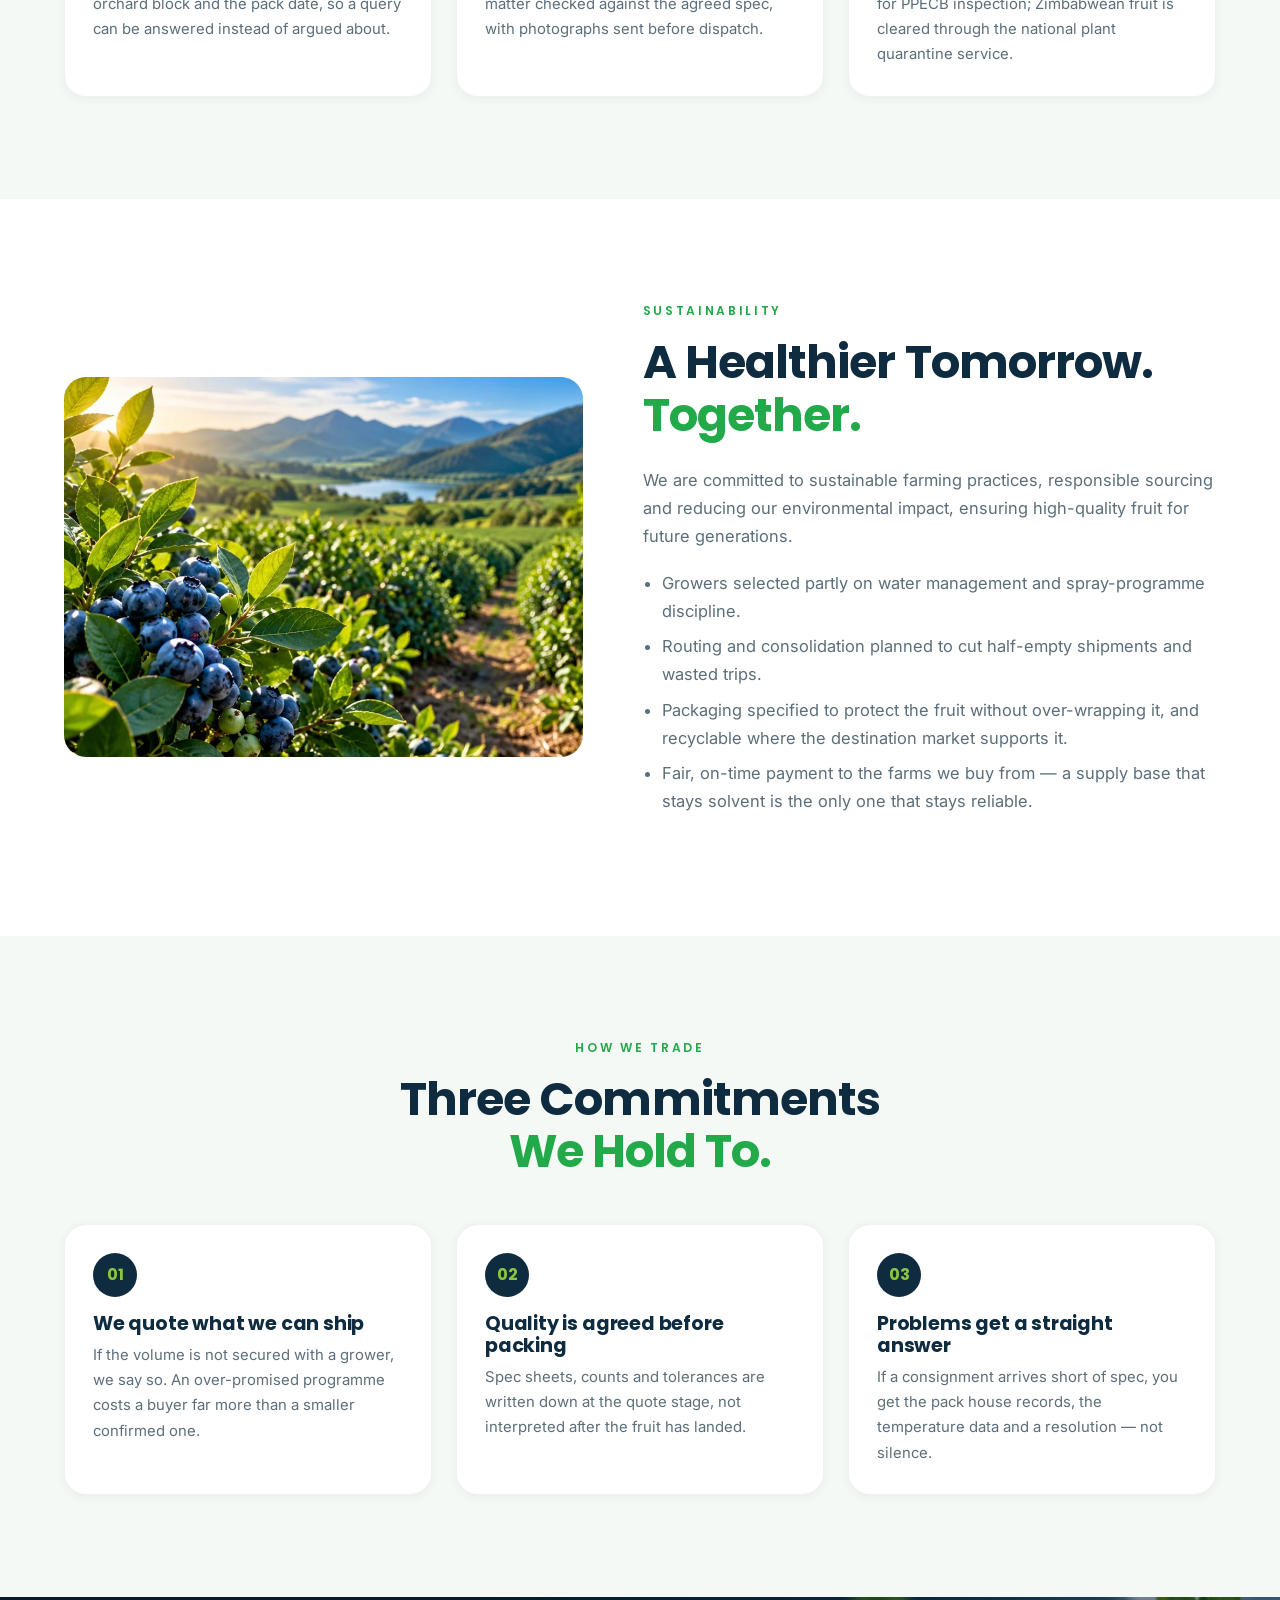
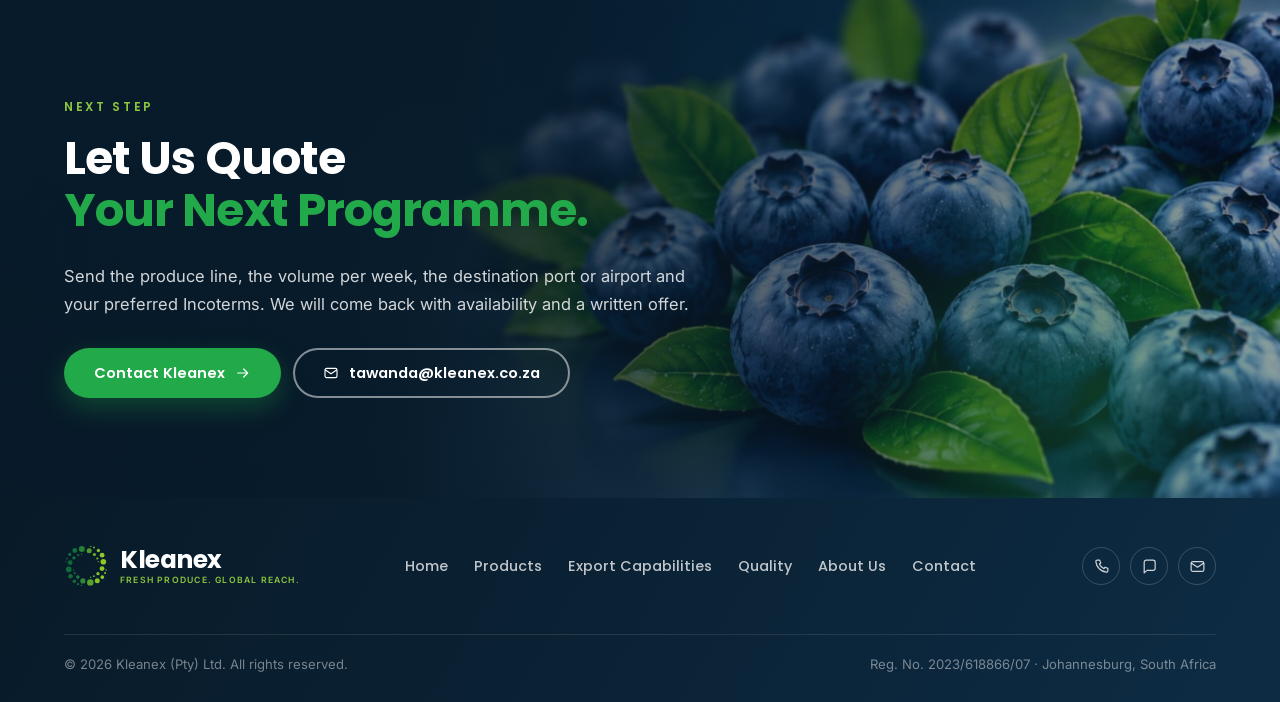
==== commit 7f40d900: "Add pecan nuts as a produce line Harvest season May to September, per Tawanda. Added to the home pro" ====
--- a/about.html
+++ b/about.html
@@ -17,7 +17,7 @@
 <link rel="preconnect" href="https://fonts.googleapis.com" />
 <link rel="preconnect" href="https://fonts.gstatic.com" crossorigin />
 <link href="https://fonts.googleapis.com/css2?family=Poppins:wght@400;500;600;700&family=Inter:wght@400;500;600&display=swap" rel="stylesheet" />
-<link rel="stylesheet" href="css/styles.css" />
+<link rel="stylesheet" href="css/styles.css?v=202611042049" />
 <link rel="icon" href="assets/favicon.svg" type="image/svg+xml" />
 </head>
 <body>
@@ -117,6 +117,15 @@
     </g>
     <circle cx="24" cy="22" r="3.4" fill="#f6d98f" opacity=".5" />
   </symbol>
+  <symbol id="f-pecan" viewBox="0 0 64 64">
+    <path d="M32 5c11 8 17 18.5 17 29.5C49 47.5 41 59 32 59S15 47.5 15 34.5C15 23.5 21 13 32 5z" fill="#a9733c" />
+    <path d="M32 5c11 8 17 18.5 17 29.5C49 47.5 41 59 32 59z" fill="#8f5f2e" />
+    <g stroke="#5a3814" stroke-width="2.1" stroke-linecap="round" fill="none" opacity=".7">
+      <path d="M25 14c-2.6 7.6-3.4 15.2-2.6 22.8M39 14c2.6 7.6 3.4 15.2 2.6 22.8" />
+      <path d="M19.5 27c-.8 7.4-.5 14 1.2 19.8M44.5 27c.8 7.4.5 14-1.2 19.8" />
+      <path d="M32 9v47" opacity=".55" />
+    </g>
+  </symbol>
   <symbol id="f-avocado" viewBox="0 0 64 64">
     <path d="M32 7c9 0 15 8 15 18 0 13-7 32-15 32S17 38 17 25C17 15 23 7 32 7z" fill="#3f6b2b" />
     <path d="M32 12c6.5 0 10.5 6 10.5 13.5 0 11-5 26.5-10.5 26.5S21.5 36.5 21.5 25.5C21.5 18 25.5 12 32 12z" fill="#dfe9a0" />
@@ -173,7 +182,7 @@
 <main id="main">
 
   <!-- ============================ page hero ============================ -->
-  <section class="page-hero page-hero--photo on-dark">
+  <section class="page-hero page-hero--photo page-hero--about on-dark">
     <div class="wrap">
       <div class="inner">
         <p class="crumbs"><a href="index.html">Home</a><span>/</span>About Us</p>
@@ -378,6 +387,30 @@
             <div><dt>Varieties</dt><dd>Hass, Fuerte, Pinkerton</dd></div>
             <div><dt>Season</dt><dd>March to October (Hass peak April&ndash;August)</dd></div>
             <div><dt>Pack formats</dt><dd>4kg cartons, counts 14&ndash;30; 10kg bulk cartons</dd></div>
+            <div><dt>Freight</dt><dd>Air freight</dd></div>
+          </dl>
+        </div>
+      </article>
+
+      <article class="produce-detail" id="pecans">
+        <div class="ph">
+          <svg><use href="#f-pecan" /></svg>
+          <img src="assets/img/pecans.jpg" alt="Export-grade pecan nuts, in-shell and kernels" loading="lazy" onload="this.style.opacity=1" onerror="this.remove()" />
+        </div>
+        <div>
+          <h3>Pecan Nuts</h3>
+          <p>
+            The one line we carry that is not a fresh fruit, and it behaves completely
+            differently. Pecans are harvested dry, so the clock that governs a punnet of
+            berries does not apply &mdash; properly dried and stored, they hold condition for
+            months rather than days. That makes them the easiest line to buy in volume and
+            hold against a programme. Supplied in-shell or as kernels, graded by size and
+            colour, with moisture checked before packing.
+          </p>
+          <dl class="kv">
+            <div><dt>Varieties</dt><dd>Wichita, Choctaw, Barton</dd></div>
+            <div><dt>Season</dt><dd>May to September</dd></div>
+            <div><dt>Pack formats</dt><dd>In-shell in 10kg cartons or 25kg bags; kernels in 5kg vacuum packs</dd></div>
             <div><dt>Freight</dt><dd>Air freight</dd></div>
           </dl>
         </div>
@@ -500,6 +533,21 @@
               <td data-fruit="Avocados" data-month="November" data-state="Out of season"><span></span></td>
               <td data-fruit="Avocados" data-month="December" data-state="Out of season"><span></span></td>
             </tr>
+            <tr>
+              <th scope="row">Pecan Nuts</th>
+              <td data-fruit="Pecan Nuts" data-month="January" data-state="Out of season"><span></span></td>
+              <td data-fruit="Pecan Nuts" data-month="February" data-state="Out of season"><span></span></td>
+              <td data-fruit="Pecan Nuts" data-month="March" data-state="Out of season"><span></span></td>
+              <td data-fruit="Pecan Nuts" data-month="April" data-state="Out of season"><span></span></td>
+              <td class="on" data-fruit="Pecan Nuts" data-month="May" data-state="Available"><span></span></td>
+              <td class="on" data-fruit="Pecan Nuts" data-month="June" data-state="Available"><span></span></td>
+              <td class="on" data-fruit="Pecan Nuts" data-month="July" data-state="Available"><span></span></td>
+              <td class="on" data-fruit="Pecan Nuts" data-month="August" data-state="Available"><span></span></td>
+              <td class="on" data-fruit="Pecan Nuts" data-month="September" data-state="Available"><span></span></td>
+              <td data-fruit="Pecan Nuts" data-month="October" data-state="Out of season"><span></span></td>
+              <td data-fruit="Pecan Nuts" data-month="November" data-state="Out of season"><span></span></td>
+              <td data-fruit="Pecan Nuts" data-month="December" data-state="Out of season"><span></span></td>
+            </tr>
           </tbody>
         </table>
       </div>
@@ -669,6 +717,6 @@
   </div>
 </footer>
 
-<script src="js/site.js" defer></script>
+<script src="js/site.js?v=202611042049" defer></script>
 </body>
 </html>
--- a/css/styles.css
+++ b/css/styles.css
@@ -522,18 +522,22 @@
 .page-hero .wrap { position: relative; z-index: 2; }
 .page-hero .inner { max-width: 740px; }
 
-/* photo variant: the shot carries its own dark panel on the left, so the
-   overlay only has to guarantee contrast rather than hide the picture */
+/* photo variant: each page sets --hero-photo, the overlay is shared.
+   Both shots carry their own dark panel on the left, so the overlay only has
+   to guarantee contrast rather than hide the picture. */
 .page-hero--photo {
   background-color: var(--navy-900);
   background-image:
     linear-gradient(100deg, rgba(8, 26, 40, .94) 0%, rgba(8, 26, 40, .88) 33%, rgba(9, 29, 45, .66) 57%, rgba(9, 29, 45, .28) 100%),
-    url("../assets/img/about-hero.jpg");
+    var(--hero-photo);
   background-size: cover;
   background-position: center right;
   background-repeat: no-repeat;
 }
 .page-hero--photo::after { opacity: .45; }
+
+.page-hero--about { --hero-photo: url("../assets/img/about-hero.jpg"); }
+.page-hero--contact { --hero-photo: url("../assets/img/contact-hero.jpg"); }
 .page-hero h1 { color: #fff; }
 .crumbs { font-size: .82rem; color: rgba(255, 255, 255, .55); margin-bottom: 16px; }
 .crumbs a { color: rgba(255, 255, 255, .78); text-decoration: none; }
@@ -749,3 +753,9 @@
     background: rgba(8, 26, 40, .5);
   }
 }
+
+/* an odd number of product cards leaves the last one alone on its row —
+   centre it rather than stranding it against the left edge */
+@media (min-width: 1041px) {
+  .products > .product-card:last-child:nth-child(3n + 1) { grid-column: 2; }
+}
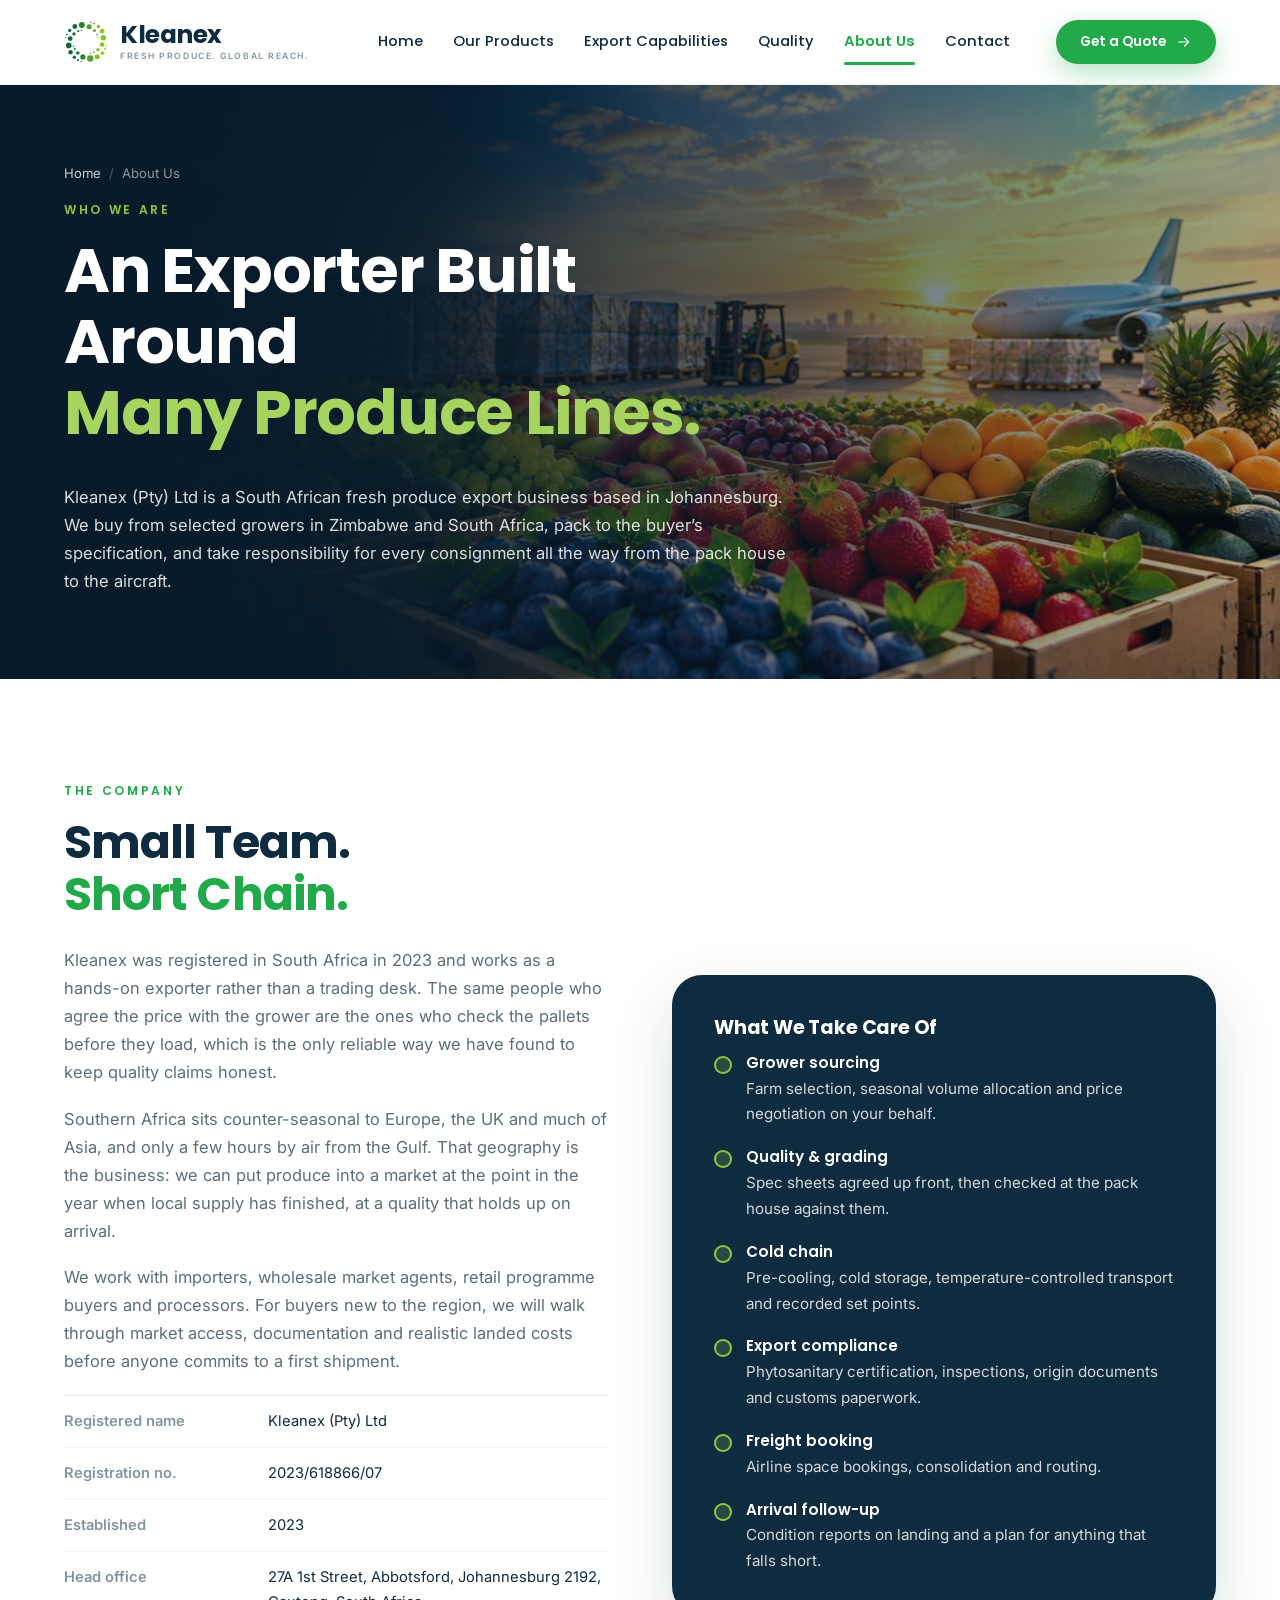
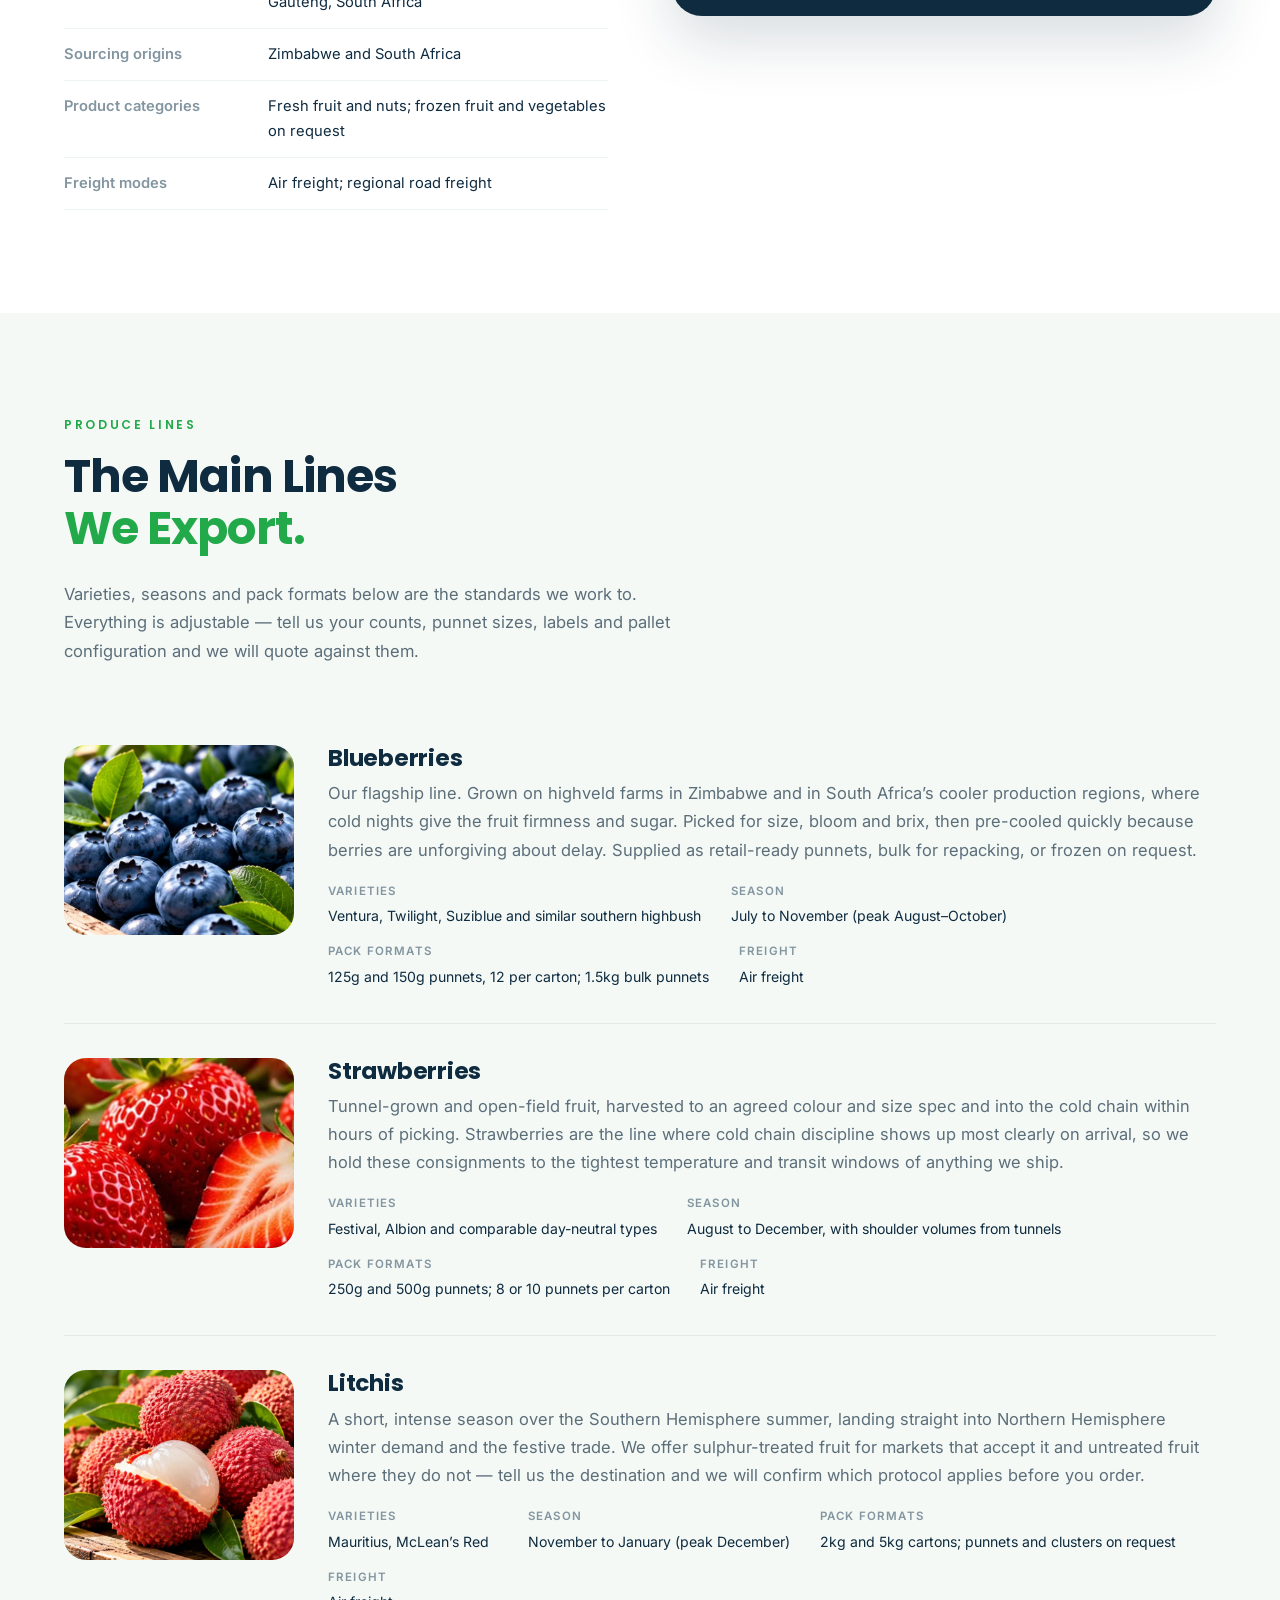
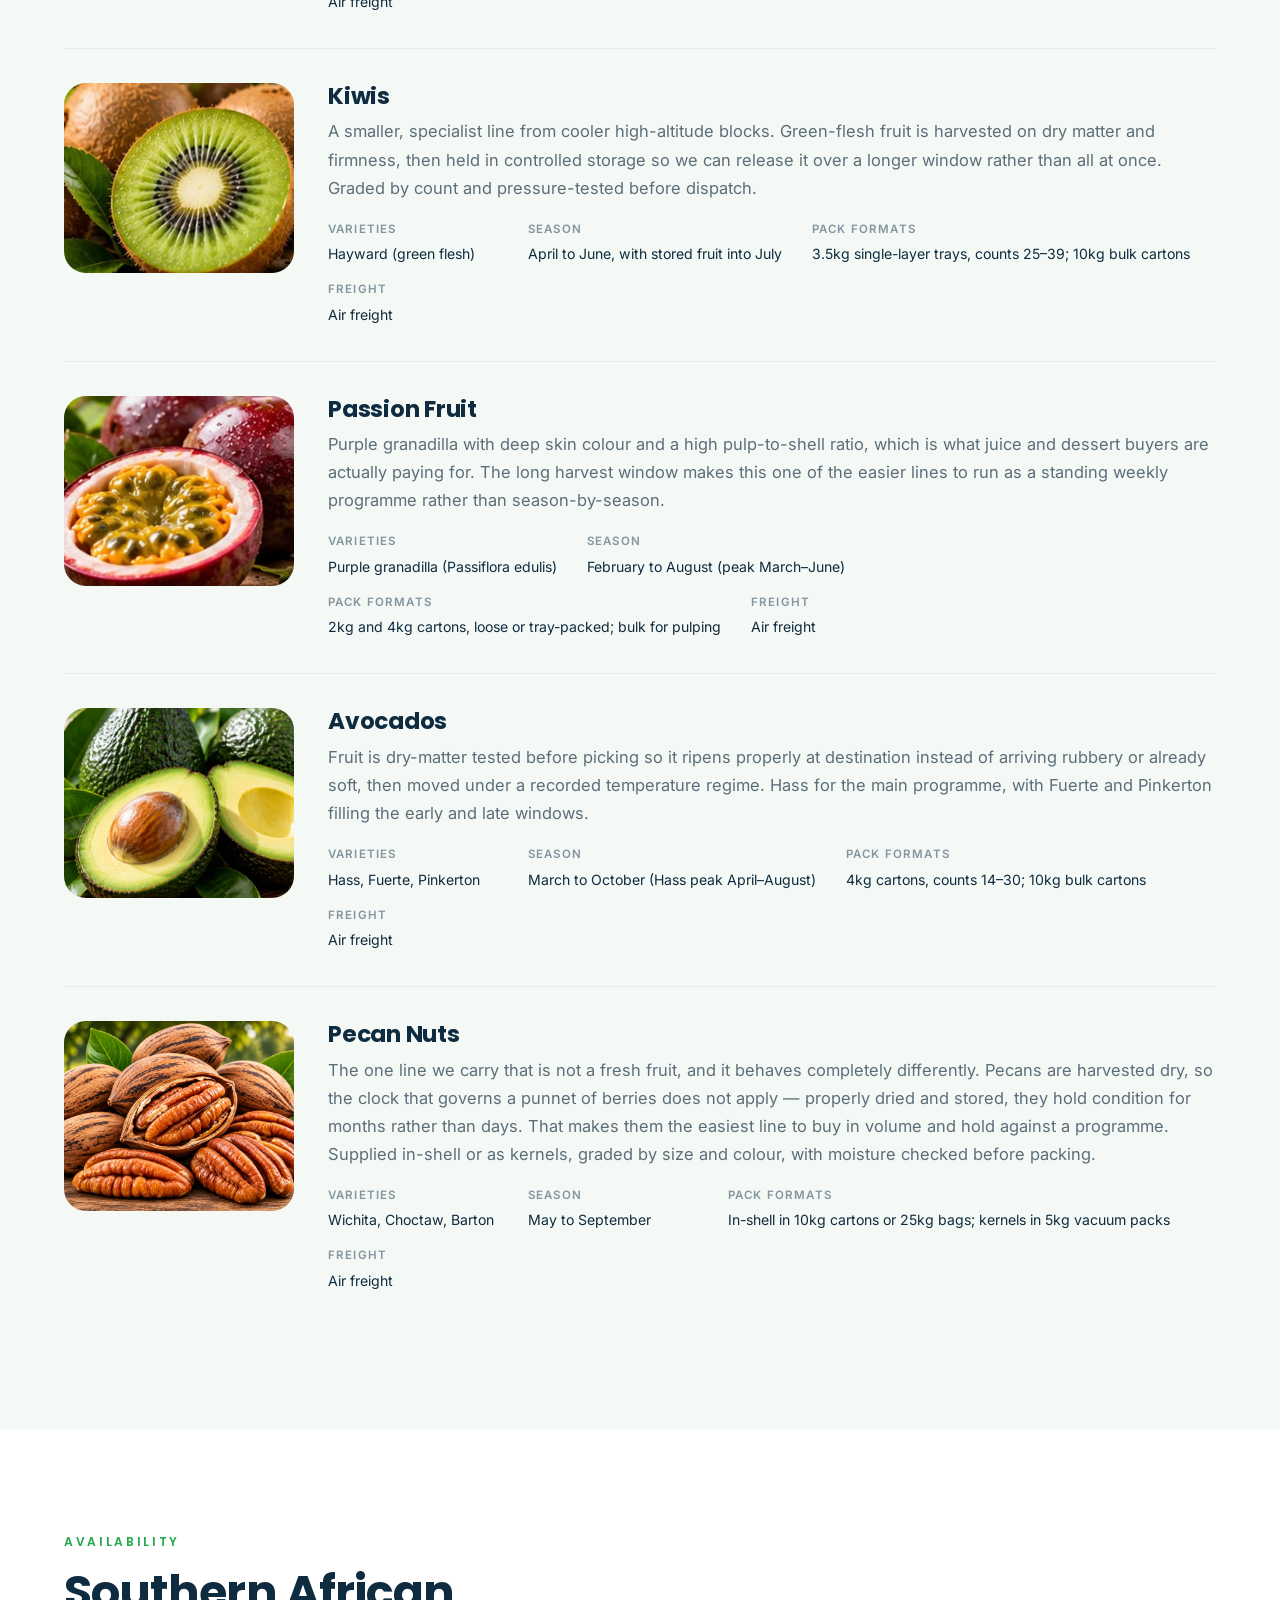
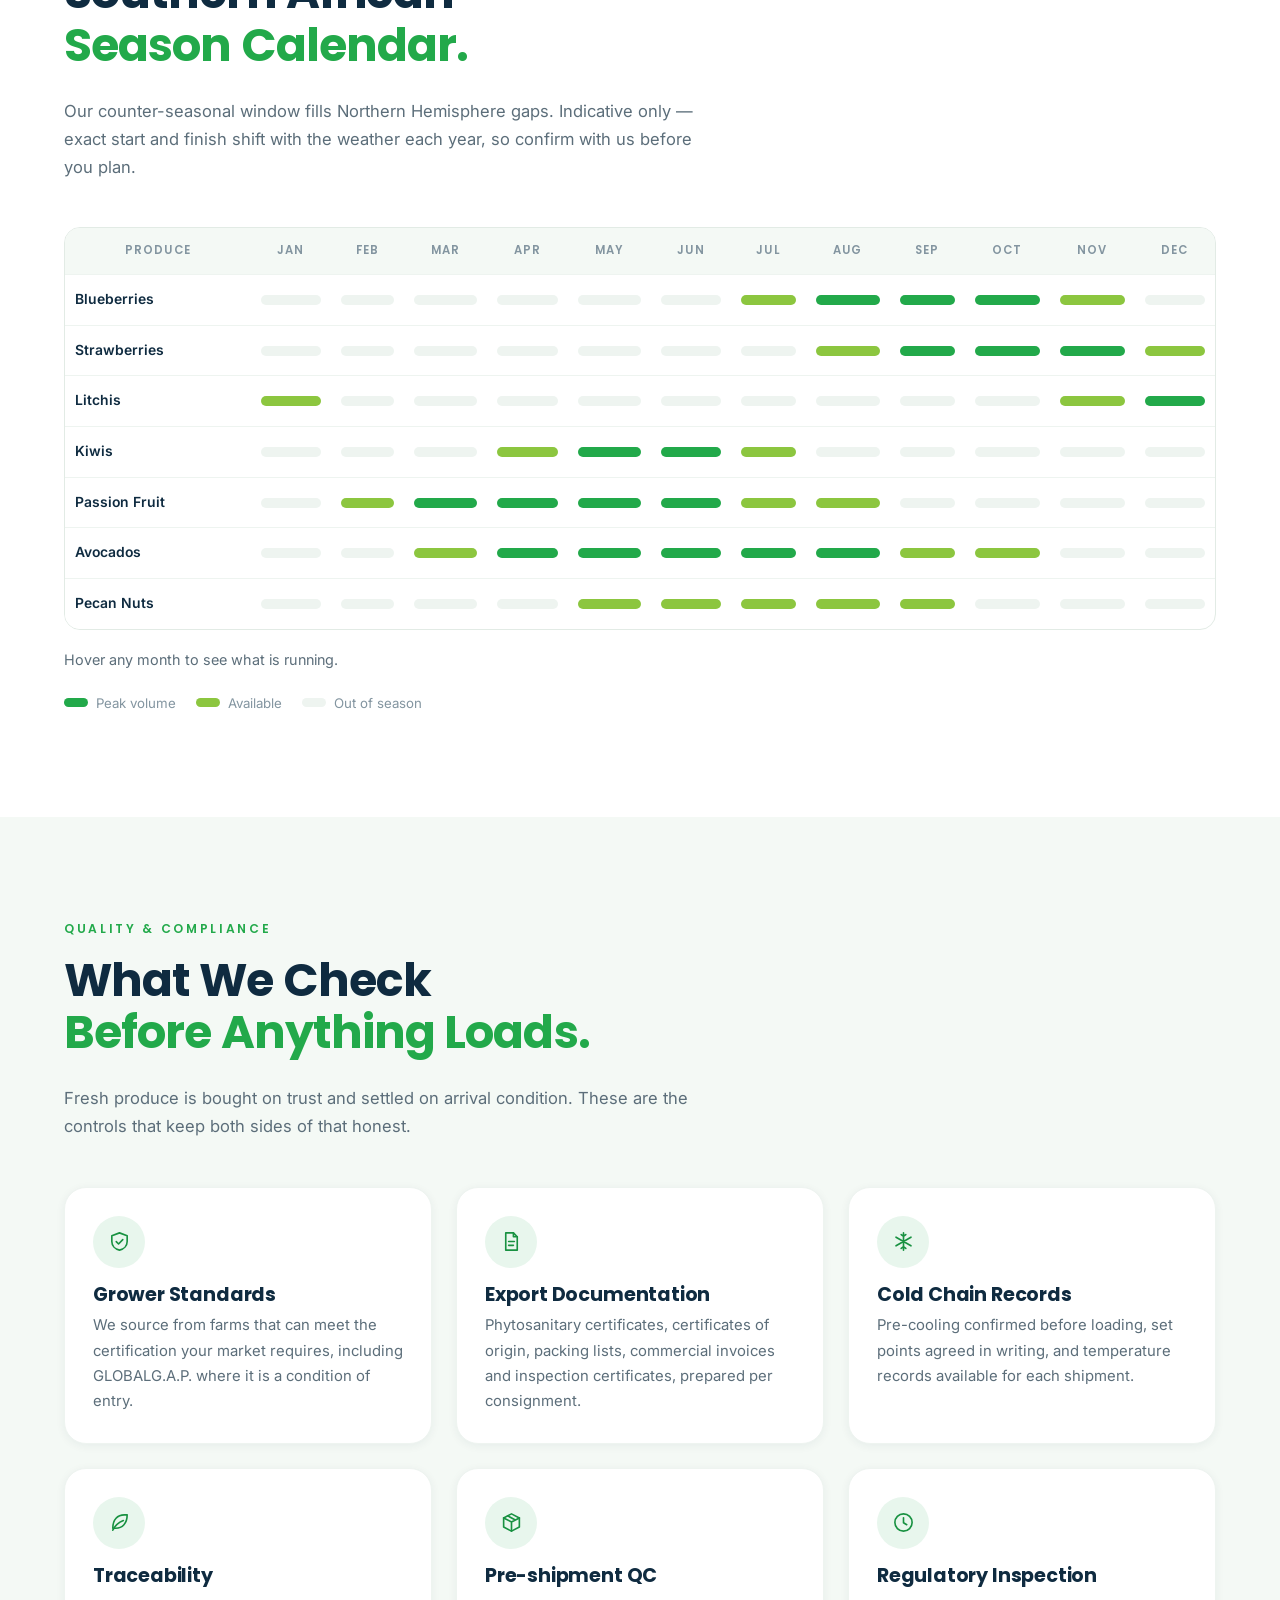
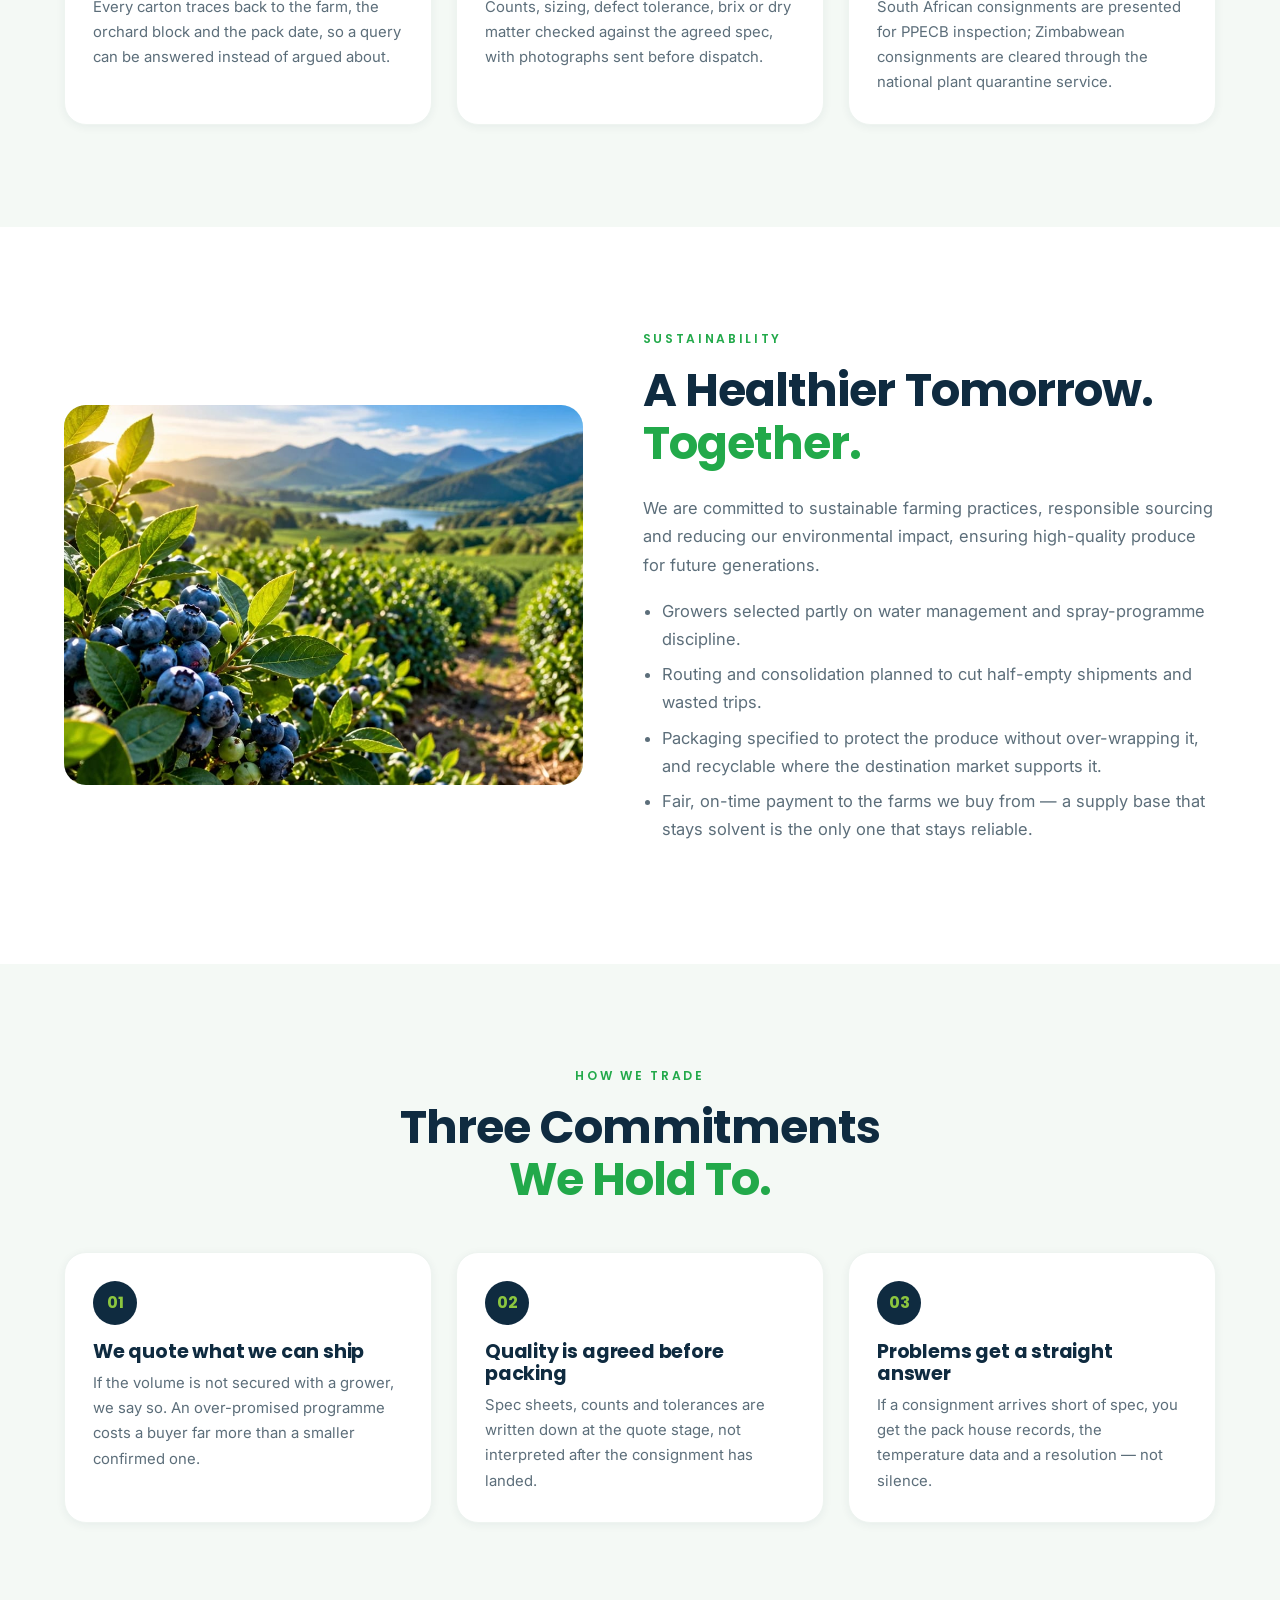
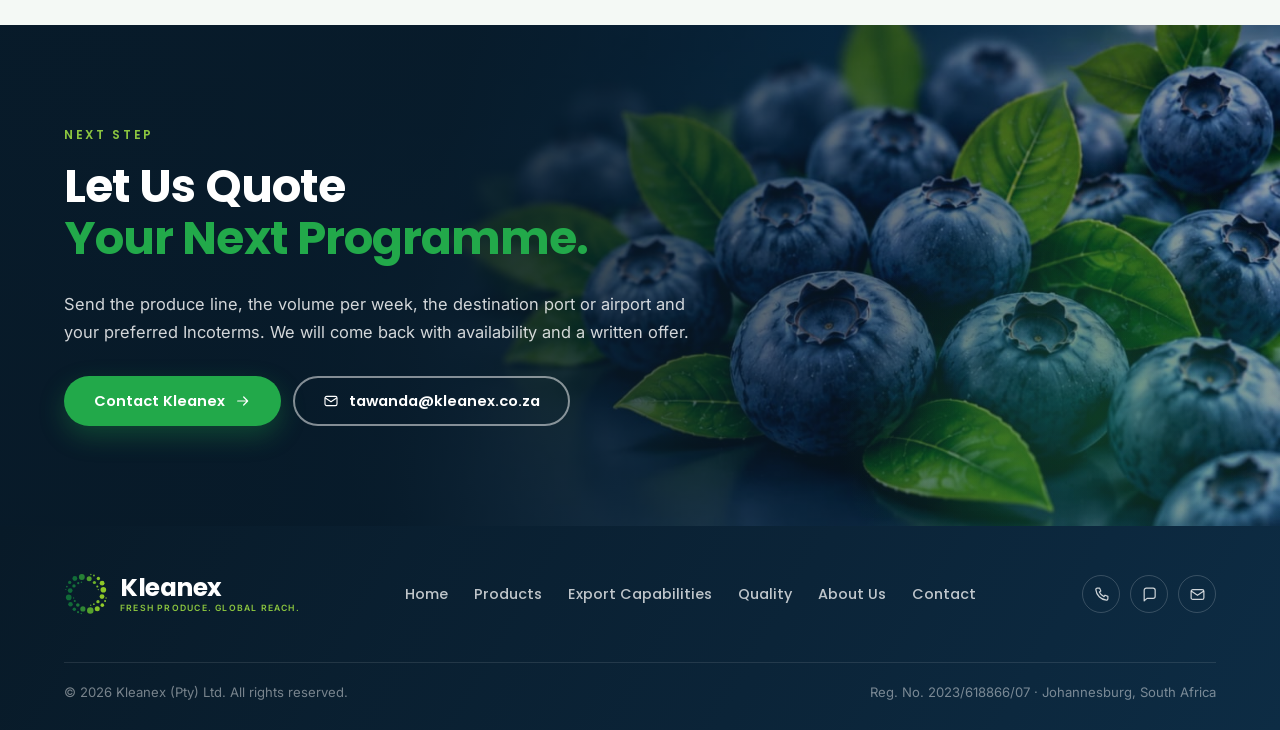
==== commit 1d16c37b: "Widen the range wording now that pecans are a line Pecans are not fruit, so copy that described the " ====
--- a/about.html
+++ b/about.html
@@ -4,8 +4,8 @@
 <meta charset="UTF-8" />
 <meta name="viewport" content="width=device-width, initial-scale=1.0" />
 <title>About Us | Kleanex &mdash; Fresh Produce Exporter, Zimbabwe &amp; South Africa</title>
-<meta name="description" content="Kleanex (Pty) Ltd is a Johannesburg-based exporter of blueberries, strawberries, litchis, kiwis, passion fruit and avocados grown in Zimbabwe and South Africa. Varieties, seasons, pack formats and export compliance." />
-<meta name="keywords" content="about Kleanex, fresh produce exporter South Africa, Zimbabwe fruit export company, blueberry varieties export, litchi pack formats, avocado counts export, phytosanitary PPECB" />
+<meta name="description" content="Kleanex (Pty) Ltd is a Johannesburg-based exporter of blueberries, strawberries, litchis, kiwis, passion fruit, avocados and pecan nuts grown in Zimbabwe and South Africa. Varieties, seasons, pack formats and export compliance." />
+<meta name="keywords" content="about Kleanex, fresh produce exporter South Africa, Zimbabwe fruit export company, blueberry varieties export, litchi pack formats, avocado counts export, pecan nut exporter, phytosanitary PPECB" />
 <link rel="canonical" href="https://www.kleanex.co.za/about.html" />
 <meta name="robots" content="index, follow" />
 <meta property="og:type" content="website" />
@@ -17,7 +17,7 @@
 <link rel="preconnect" href="https://fonts.googleapis.com" />
 <link rel="preconnect" href="https://fonts.gstatic.com" crossorigin />
 <link href="https://fonts.googleapis.com/css2?family=Poppins:wght@400;500;600;700&family=Inter:wght@400;500;600&display=swap" rel="stylesheet" />
-<link rel="stylesheet" href="css/styles.css?v=202611042049" />
+<link rel="stylesheet" href="css/styles.css?v=202611042054" />
 <link rel="icon" href="assets/favicon.svg" type="image/svg+xml" />
 </head>
 <body>
@@ -187,11 +187,11 @@
       <div class="inner">
         <p class="crumbs"><a href="index.html">Home</a><span>/</span>About Us</p>
         <span class="eyebrow eyebrow--light">Who We Are</span>
-        <h1><span class="tt">An Exporter Built Around</span><span class="tt" style="color:#a5d45f">Many Fruit Lines.</span></h1>
+        <h1><span class="tt">An Exporter Built Around</span><span class="tt" style="color:#a5d45f">Many Produce Lines.</span></h1>
         <p class="lede">
           Kleanex (Pty) Ltd is a South African fresh produce export
           business based in Johannesburg. We buy from selected growers in Zimbabwe and South
-          Africa, pack to the buyer&rsquo;s specification, and take responsibility for the fruit all
+          Africa, pack to the buyer&rsquo;s specification, and take responsibility for every consignment all
           the way from the pack house to the aircraft.
         </p>
       </div>
@@ -212,7 +212,7 @@
         </p>
         <p>
           Southern Africa sits counter-seasonal to Europe, the UK and much of Asia, and only a
-          few hours by air from the Gulf. That geography is the business: we can put fruit into
+          few hours by air from the Gulf. That geography is the business: we can put produce into
           a market at the point in the year when local supply has finished, at a quality that
           holds up on arrival.
         </p>
@@ -228,7 +228,7 @@
           <div><dt>Established</dt><dd>2023</dd></div>
           <div><dt>Head office</dt><dd>27A 1st Street, Abbotsford, Johannesburg 2192, Gauteng, South Africa</dd></div>
           <div><dt>Sourcing origins</dt><dd>Zimbabwe and South Africa</dd></div>
-          <div><dt>Product categories</dt><dd>Fresh fruit; frozen fruit and vegetables on request</dd></div>
+          <div><dt>Product categories</dt><dd>Fresh fruit and nuts; frozen fruit and vegetables on request</dd></div>
           <div><dt>Freight modes</dt><dd>Air freight; regional road freight</dd></div>
         </dl>
       </div>
@@ -604,7 +604,7 @@
         <div class="card">
           <span class="card-icon"><svg><use href="#i-clock" /></svg></span>
           <h3>Regulatory Inspection</h3>
-          <p>South African consignments are presented for PPECB inspection; Zimbabwean fruit is cleared through the national plant quarantine service.</p>
+          <p>South African consignments are presented for PPECB inspection; Zimbabwean consignments are cleared through the national plant quarantine service.</p>
         </div>
       </div>
     </div>
@@ -623,12 +623,12 @@
         <h2><span class="tt">A Healthier Tomorrow.</span><span class="tt tt--green">Together.</span></h2>
         <p>
           We are committed to sustainable farming practices, responsible sourcing and reducing
-          our environmental impact, ensuring high-quality fruit for future generations.
+          our environmental impact, ensuring high-quality produce for future generations.
         </p>
         <ul style="margin-top:18px">
           <li>Growers selected partly on water management and spray-programme discipline.</li>
           <li>Routing and consolidation planned to cut half-empty shipments and wasted trips.</li>
-          <li>Packaging specified to protect the fruit without over-wrapping it, and recyclable where the destination market supports it.</li>
+          <li>Packaging specified to protect the produce without over-wrapping it, and recyclable where the destination market supports it.</li>
           <li>Fair, on-time payment to the farms we buy from &mdash; a supply base that stays solvent is the only one that stays reliable.</li>
         </ul>
       </div>
@@ -651,7 +651,7 @@
         <div class="card">
           <span class="card-num">02</span>
           <h3>Quality is agreed before packing</h3>
-          <p>Spec sheets, counts and tolerances are written down at the quote stage, not interpreted after the fruit has landed.</p>
+          <p>Spec sheets, counts and tolerances are written down at the quote stage, not interpreted after the consignment has landed.</p>
         </div>
         <div class="card">
           <span class="card-num">03</span>
@@ -717,6 +717,6 @@
   </div>
 </footer>
 
-<script src="js/site.js?v=202611042049" defer></script>
+<script src="js/site.js?v=202611042054" defer></script>
 </body>
 </html>
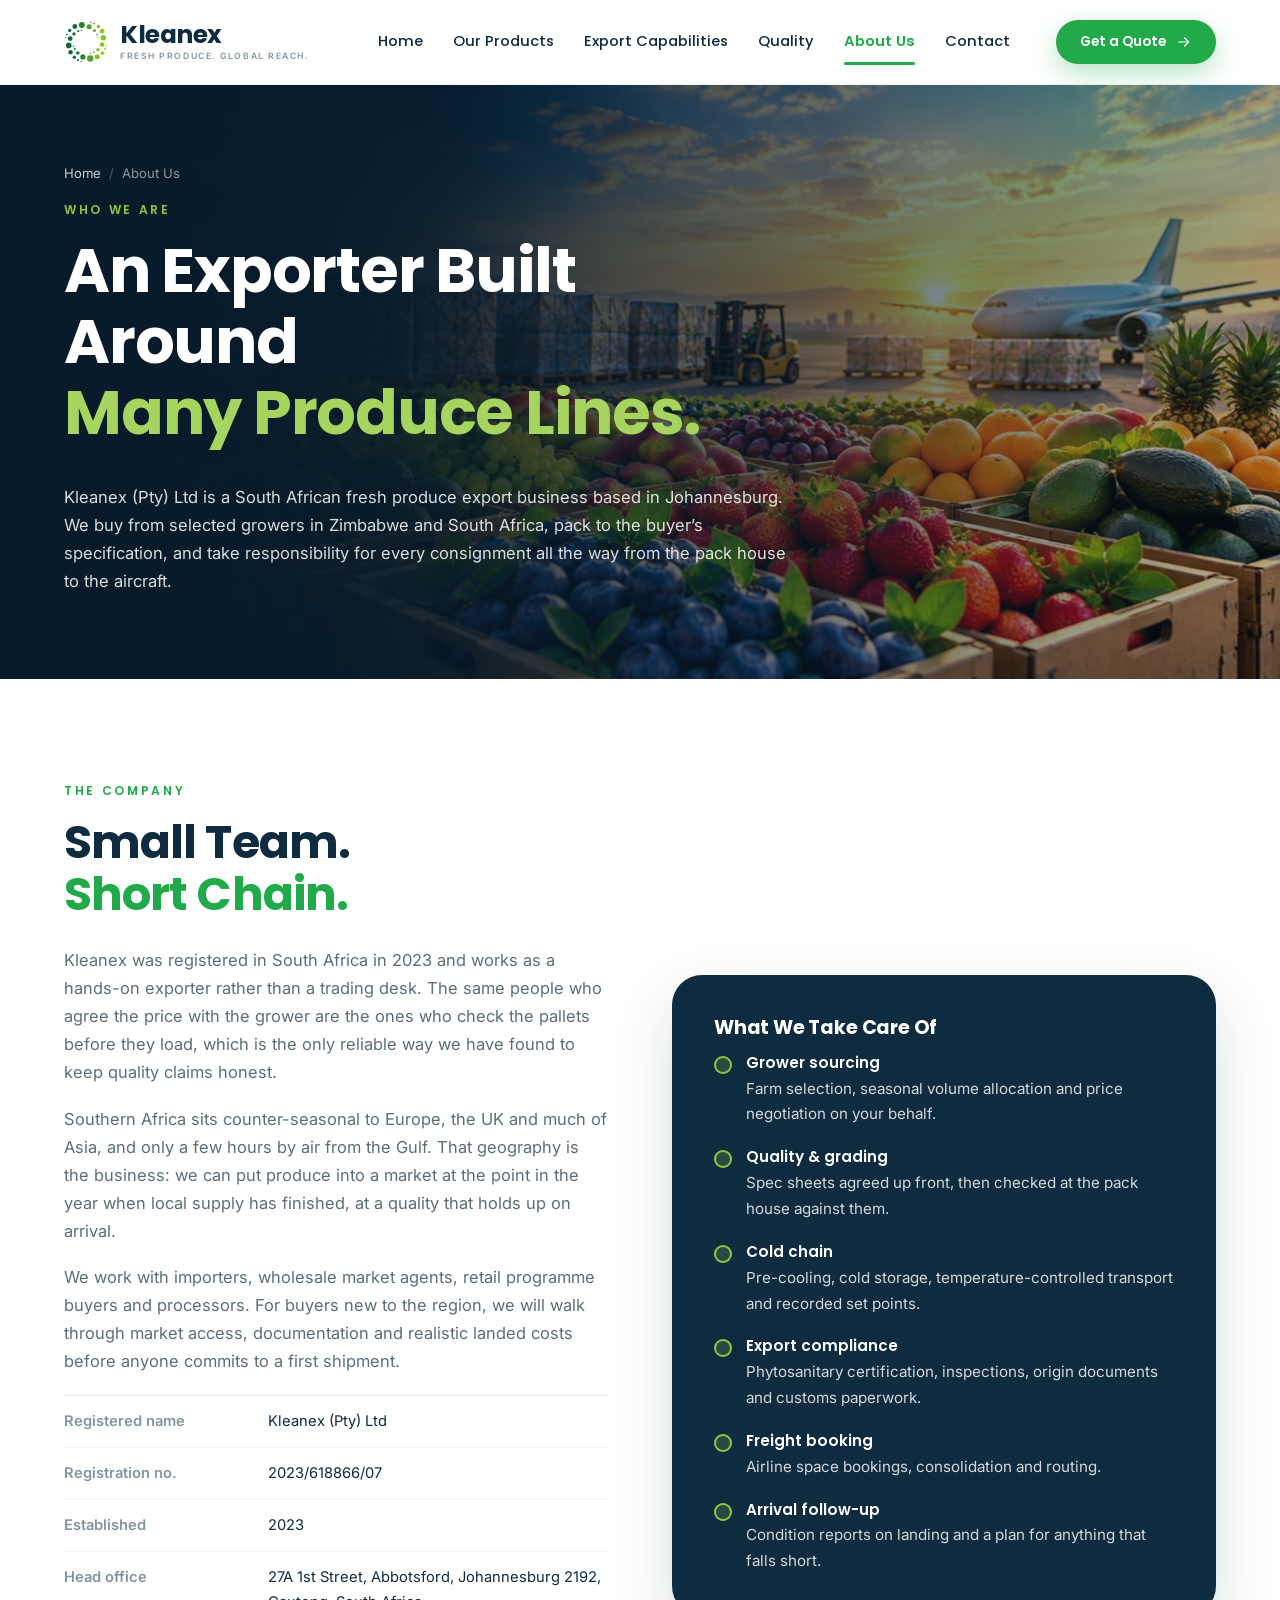
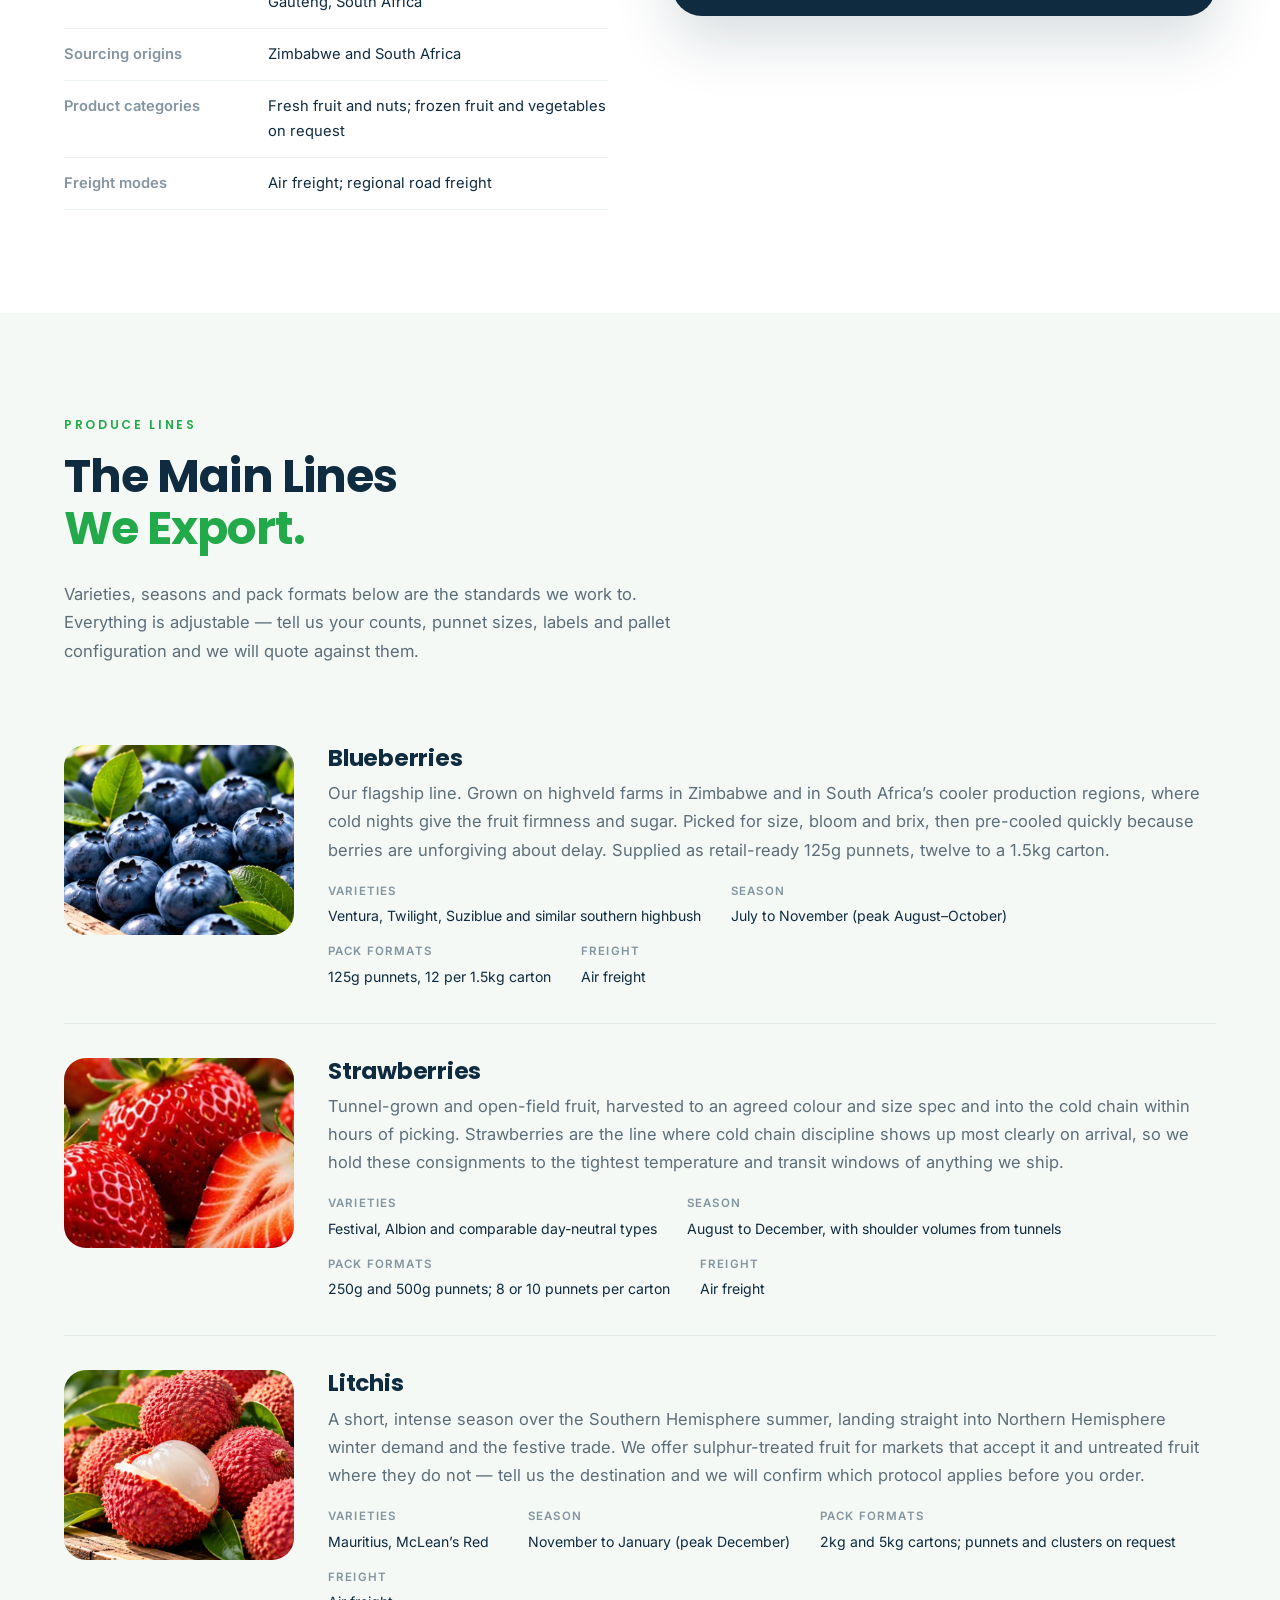
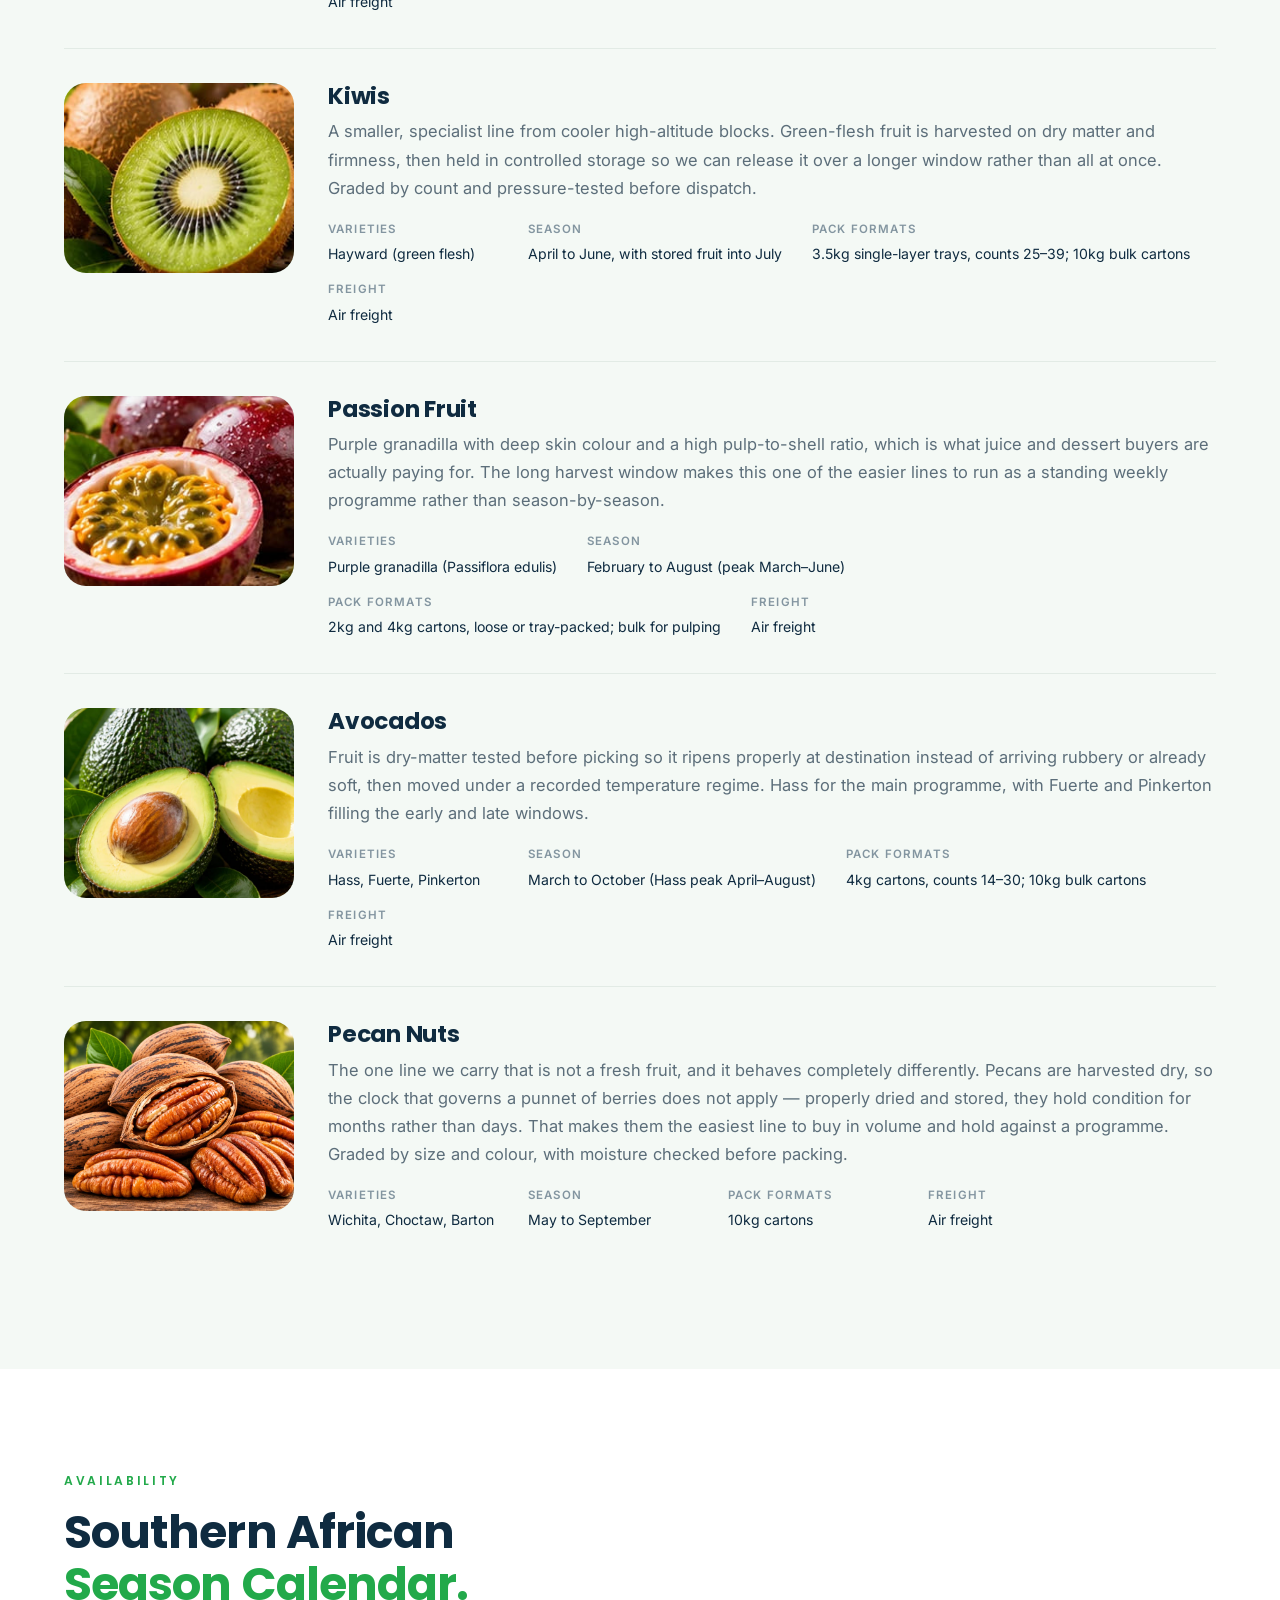
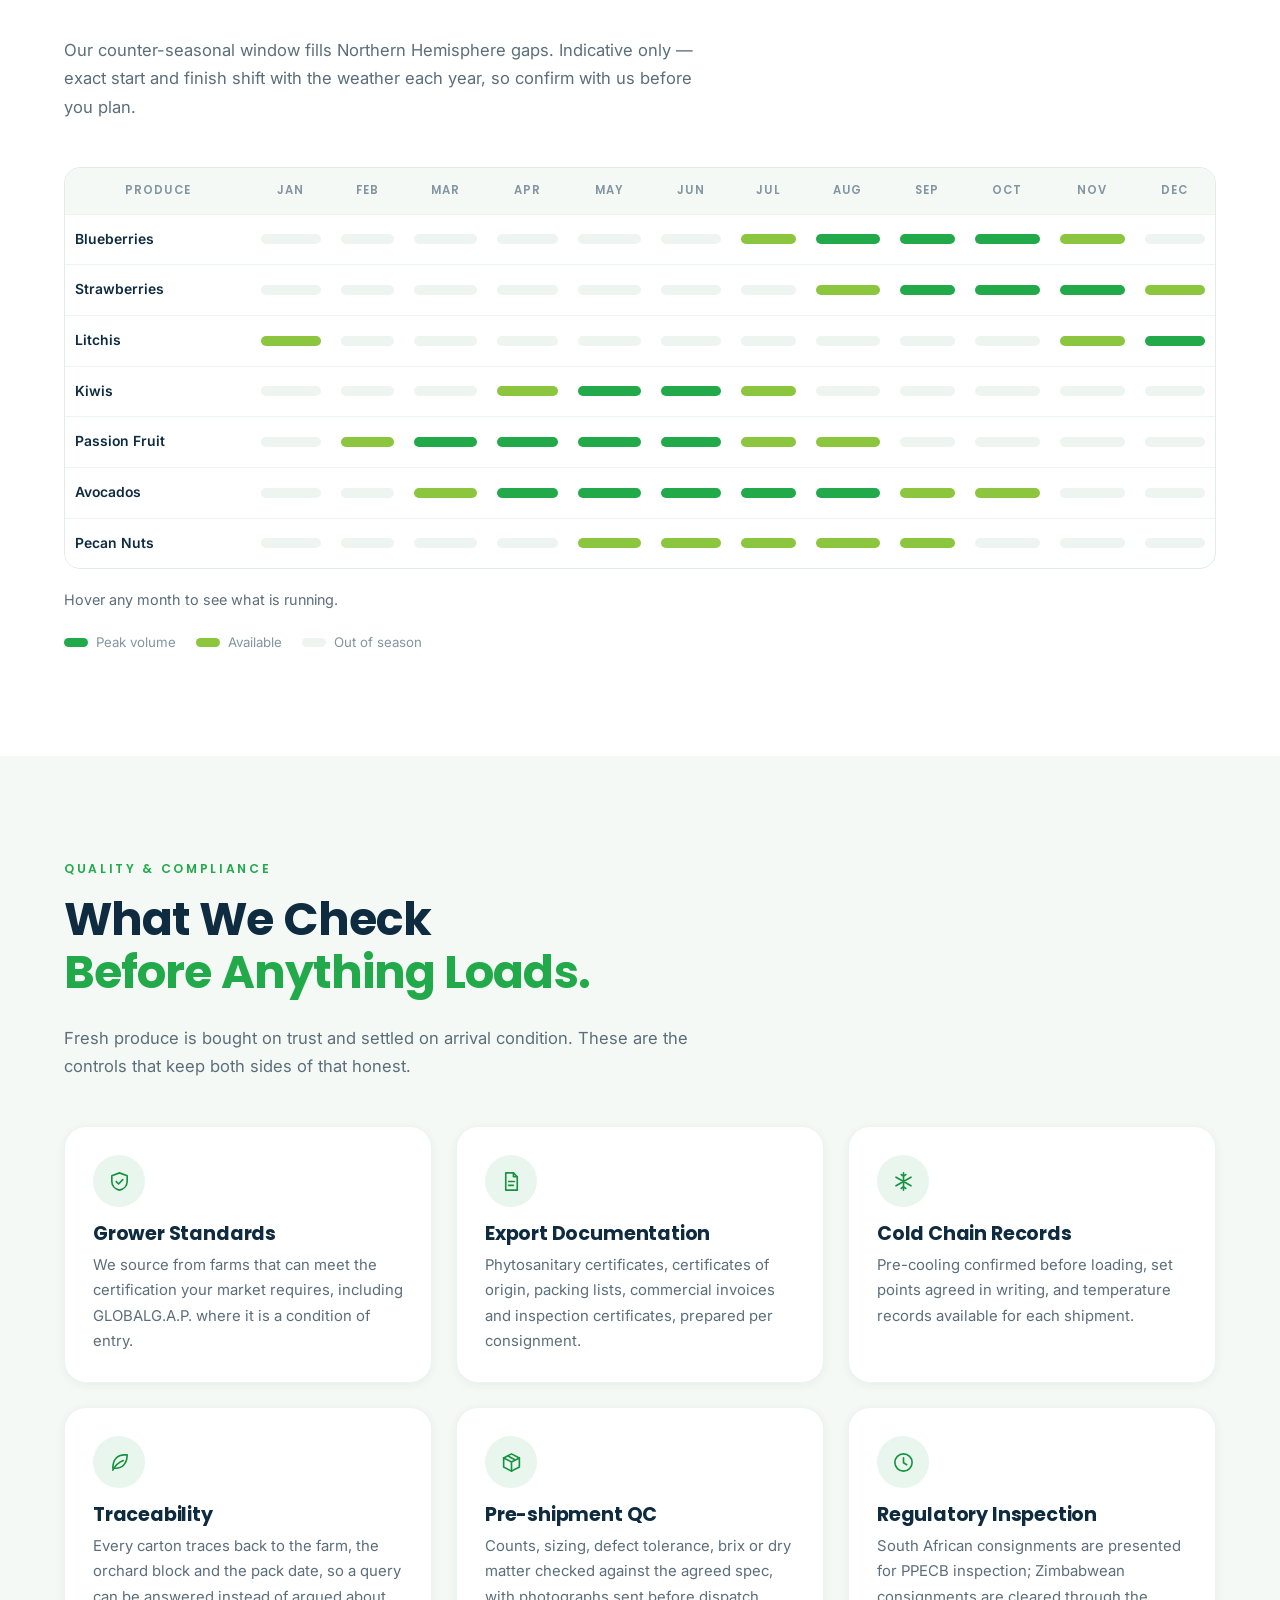
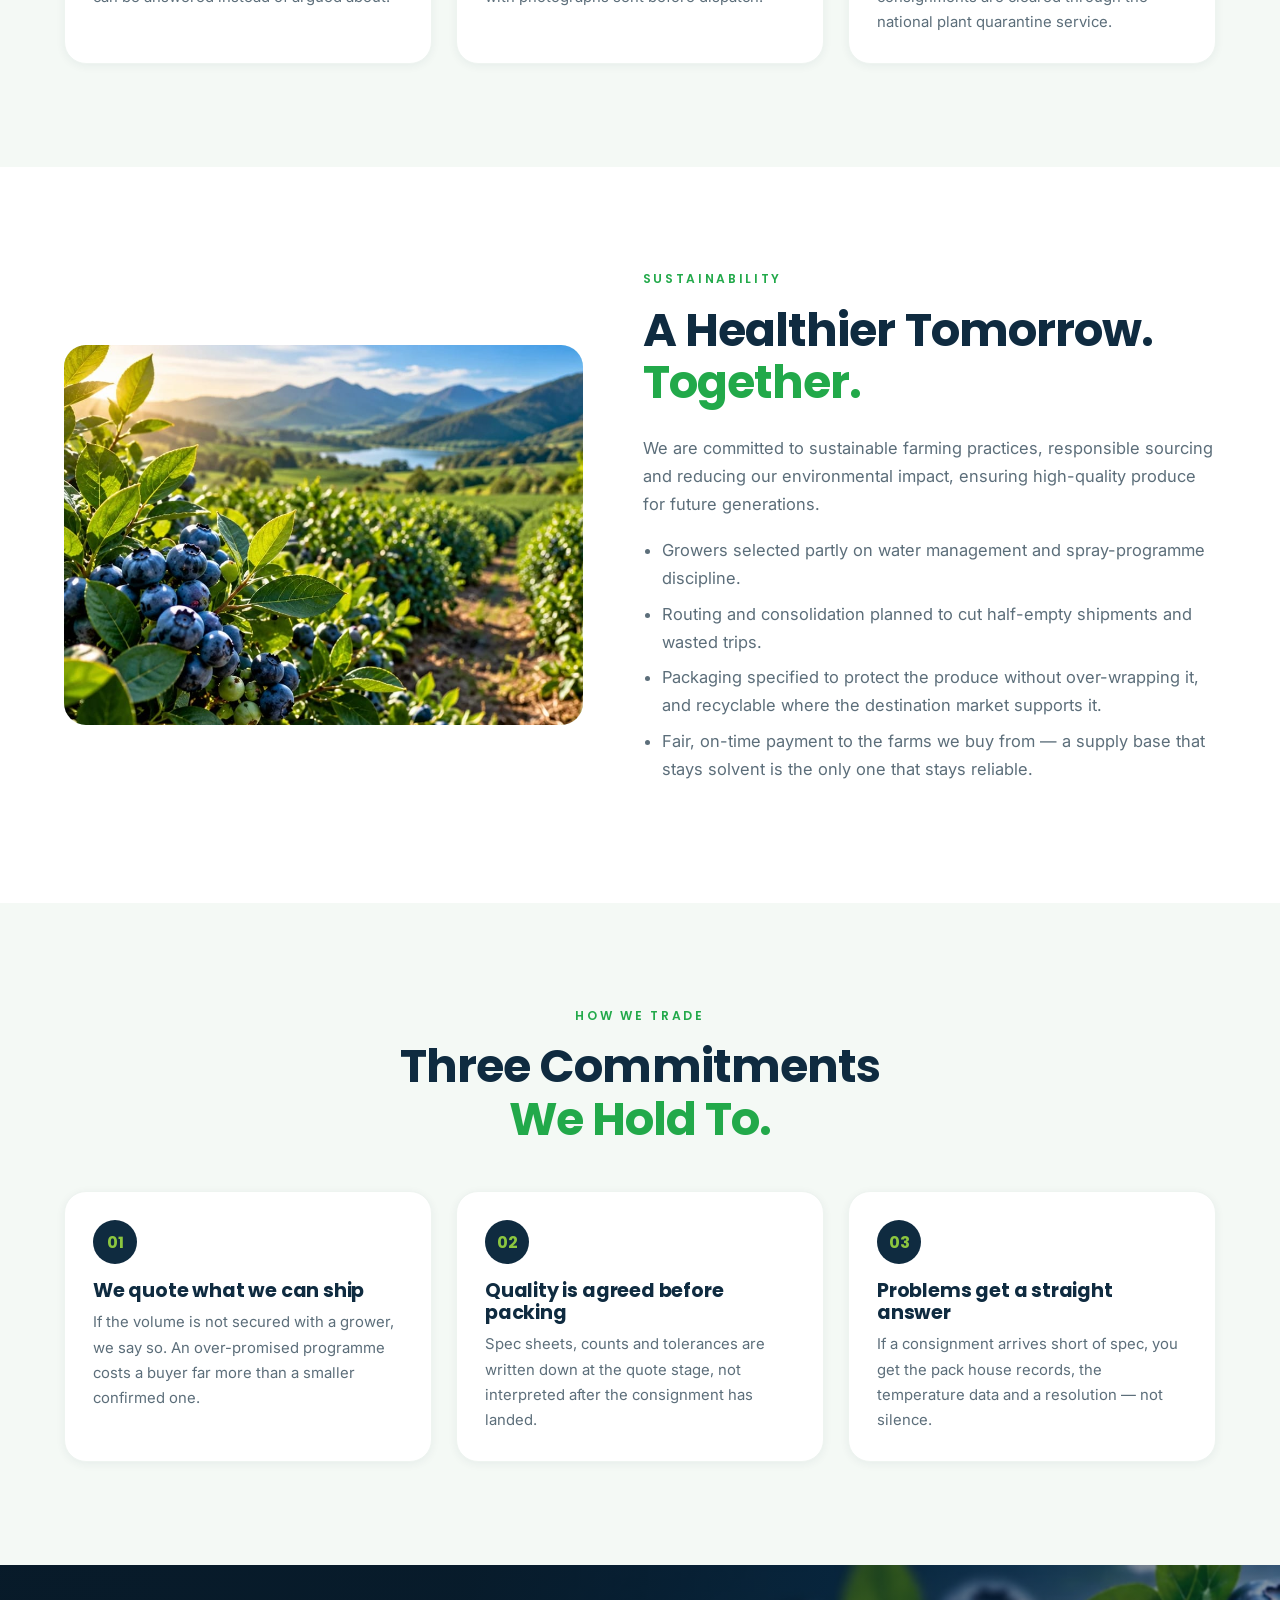
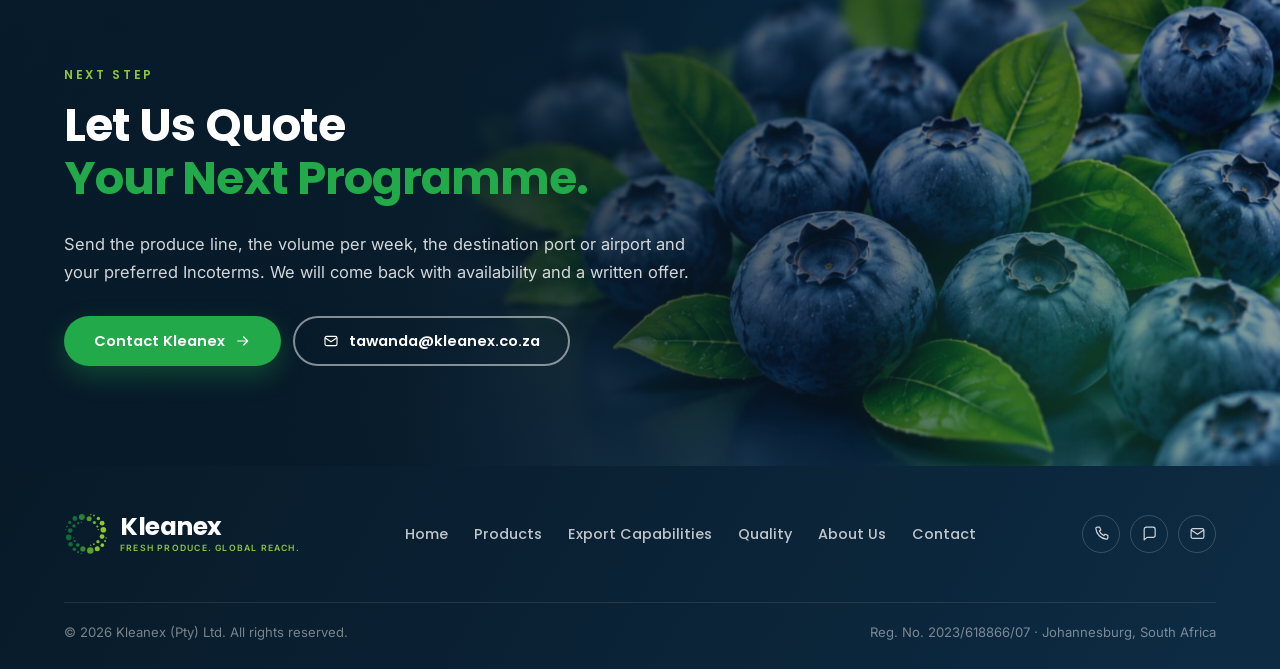
==== commit 30e401fc: "Correct blueberry and pecan pack formats Per Tawanda: - Blueberries are 125g punnets, twelve to a 1." ====
--- a/about.html
+++ b/about.html
@@ -17,7 +17,7 @@
 <link rel="preconnect" href="https://fonts.googleapis.com" />
 <link rel="preconnect" href="https://fonts.gstatic.com" crossorigin />
 <link href="https://fonts.googleapis.com/css2?family=Poppins:wght@400;500;600;700&family=Inter:wght@400;500;600&display=swap" rel="stylesheet" />
-<link rel="stylesheet" href="css/styles.css?v=202611042054" />
+<link rel="stylesheet" href="css/styles.css?v=202611042138" />
 <link rel="icon" href="assets/favicon.svg" type="image/svg+xml" />
 </head>
 <body>
@@ -271,12 +271,12 @@
             Our flagship line. Grown on highveld farms in Zimbabwe and in South Africa&rsquo;s cooler
             production regions, where cold nights give the fruit firmness and sugar. Picked for
             size, bloom and brix, then pre-cooled quickly because berries are unforgiving about
-            delay. Supplied as retail-ready punnets, bulk for repacking, or frozen on request.
+            delay. Supplied as retail-ready 125g punnets, twelve to a 1.5kg carton.
           </p>
           <dl class="kv">
             <div><dt>Varieties</dt><dd>Ventura, Twilight, Suziblue and similar southern highbush</dd></div>
             <div><dt>Season</dt><dd>July to November (peak August&ndash;October)</dd></div>
-            <div><dt>Pack formats</dt><dd>125g and 150g punnets, 12 per carton; 1.5kg bulk punnets</dd></div>
+            <div><dt>Pack formats</dt><dd>125g punnets, 12 per 1.5kg carton</dd></div>
             <div><dt>Freight</dt><dd>Air freight</dd></div>
           </dl>
         </div>
@@ -395,7 +395,7 @@
       <article class="produce-detail" id="pecans">
         <div class="ph">
           <svg><use href="#f-pecan" /></svg>
-          <img src="assets/img/pecans.jpg" alt="Export-grade pecan nuts, in-shell and kernels" loading="lazy" onload="this.style.opacity=1" onerror="this.remove()" />
+          <img src="assets/img/pecans.jpg" alt="Export-grade pecan nuts" loading="lazy" onload="this.style.opacity=1" onerror="this.remove()" />
         </div>
         <div>
           <h3>Pecan Nuts</h3>
@@ -404,13 +404,13 @@
             differently. Pecans are harvested dry, so the clock that governs a punnet of
             berries does not apply &mdash; properly dried and stored, they hold condition for
             months rather than days. That makes them the easiest line to buy in volume and
-            hold against a programme. Supplied in-shell or as kernels, graded by size and
+            hold against a programme. Graded by size and
             colour, with moisture checked before packing.
           </p>
           <dl class="kv">
             <div><dt>Varieties</dt><dd>Wichita, Choctaw, Barton</dd></div>
             <div><dt>Season</dt><dd>May to September</dd></div>
-            <div><dt>Pack formats</dt><dd>In-shell in 10kg cartons or 25kg bags; kernels in 5kg vacuum packs</dd></div>
+            <div><dt>Pack formats</dt><dd>10kg cartons</dd></div>
             <div><dt>Freight</dt><dd>Air freight</dd></div>
           </dl>
         </div>
@@ -717,6 +717,6 @@
   </div>
 </footer>
 
-<script src="js/site.js?v=202611042054" defer></script>
+<script src="js/site.js?v=202611042138" defer></script>
 </body>
 </html>
